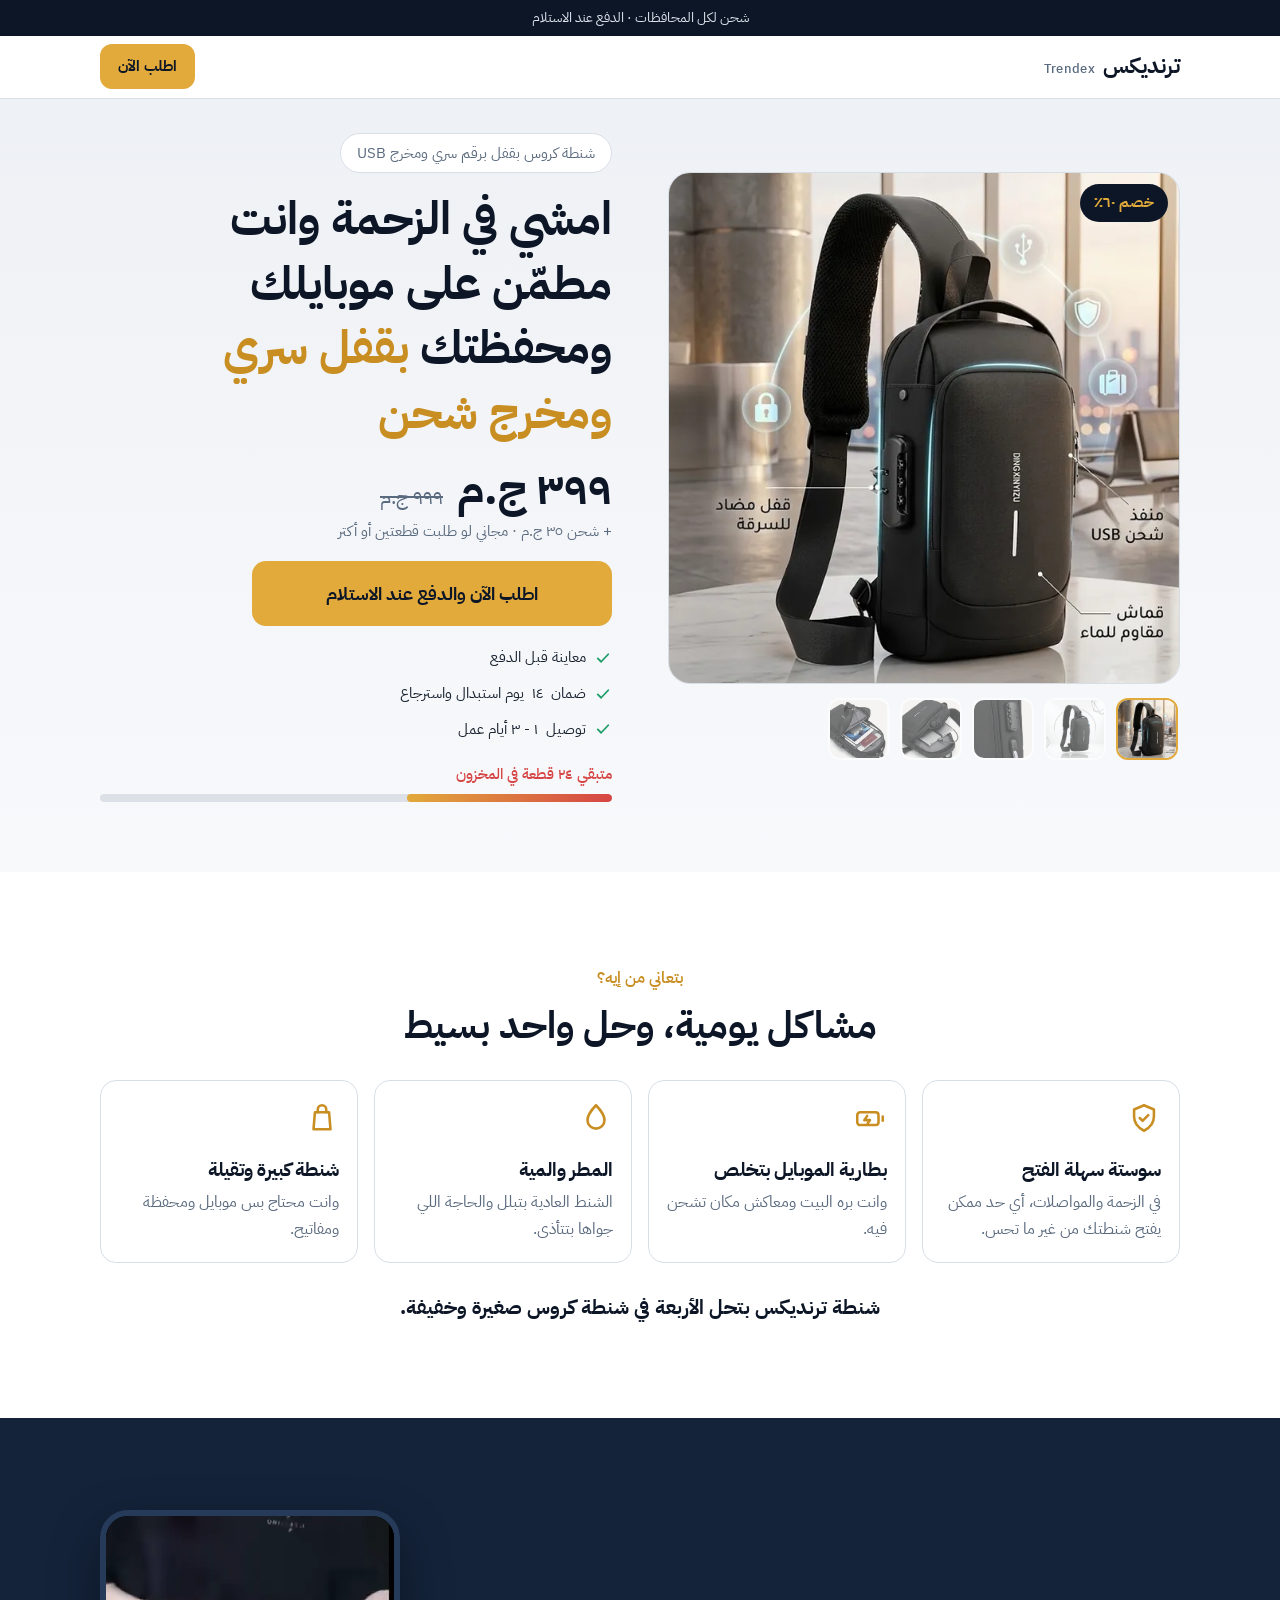
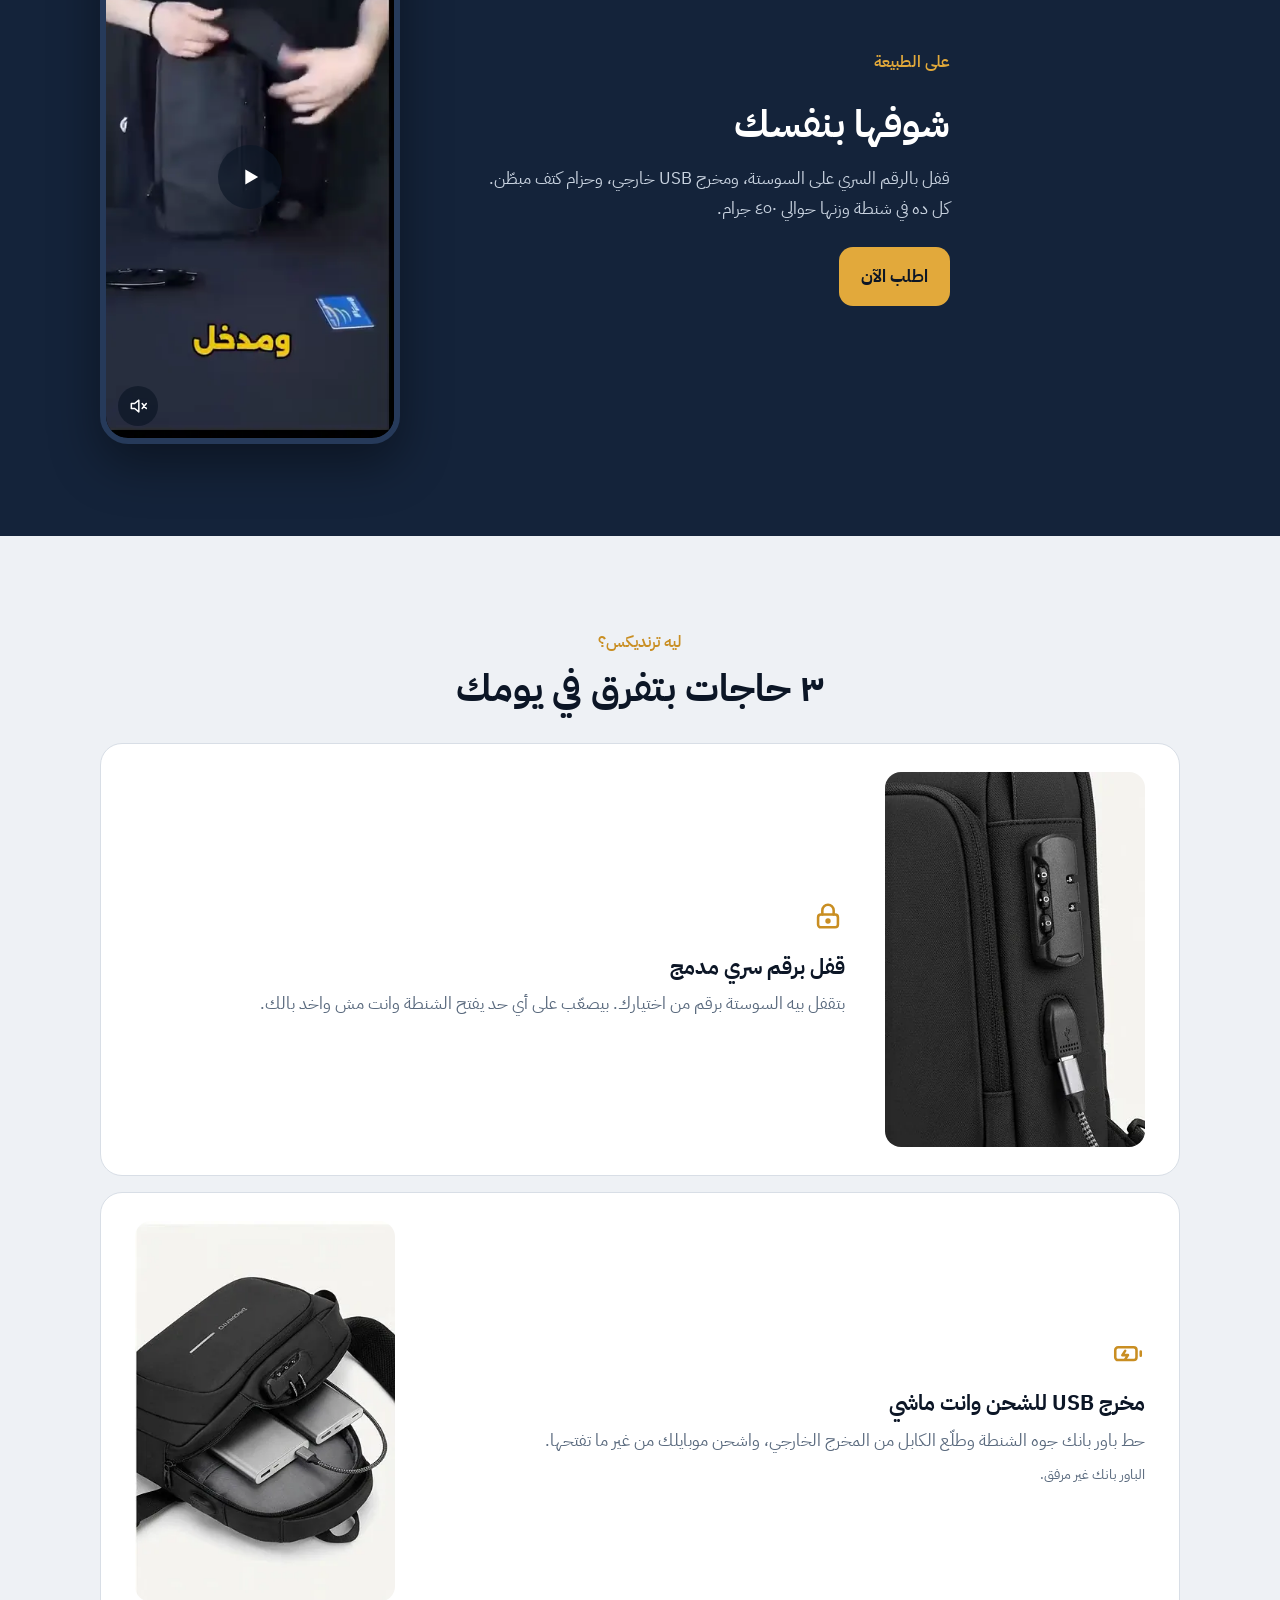
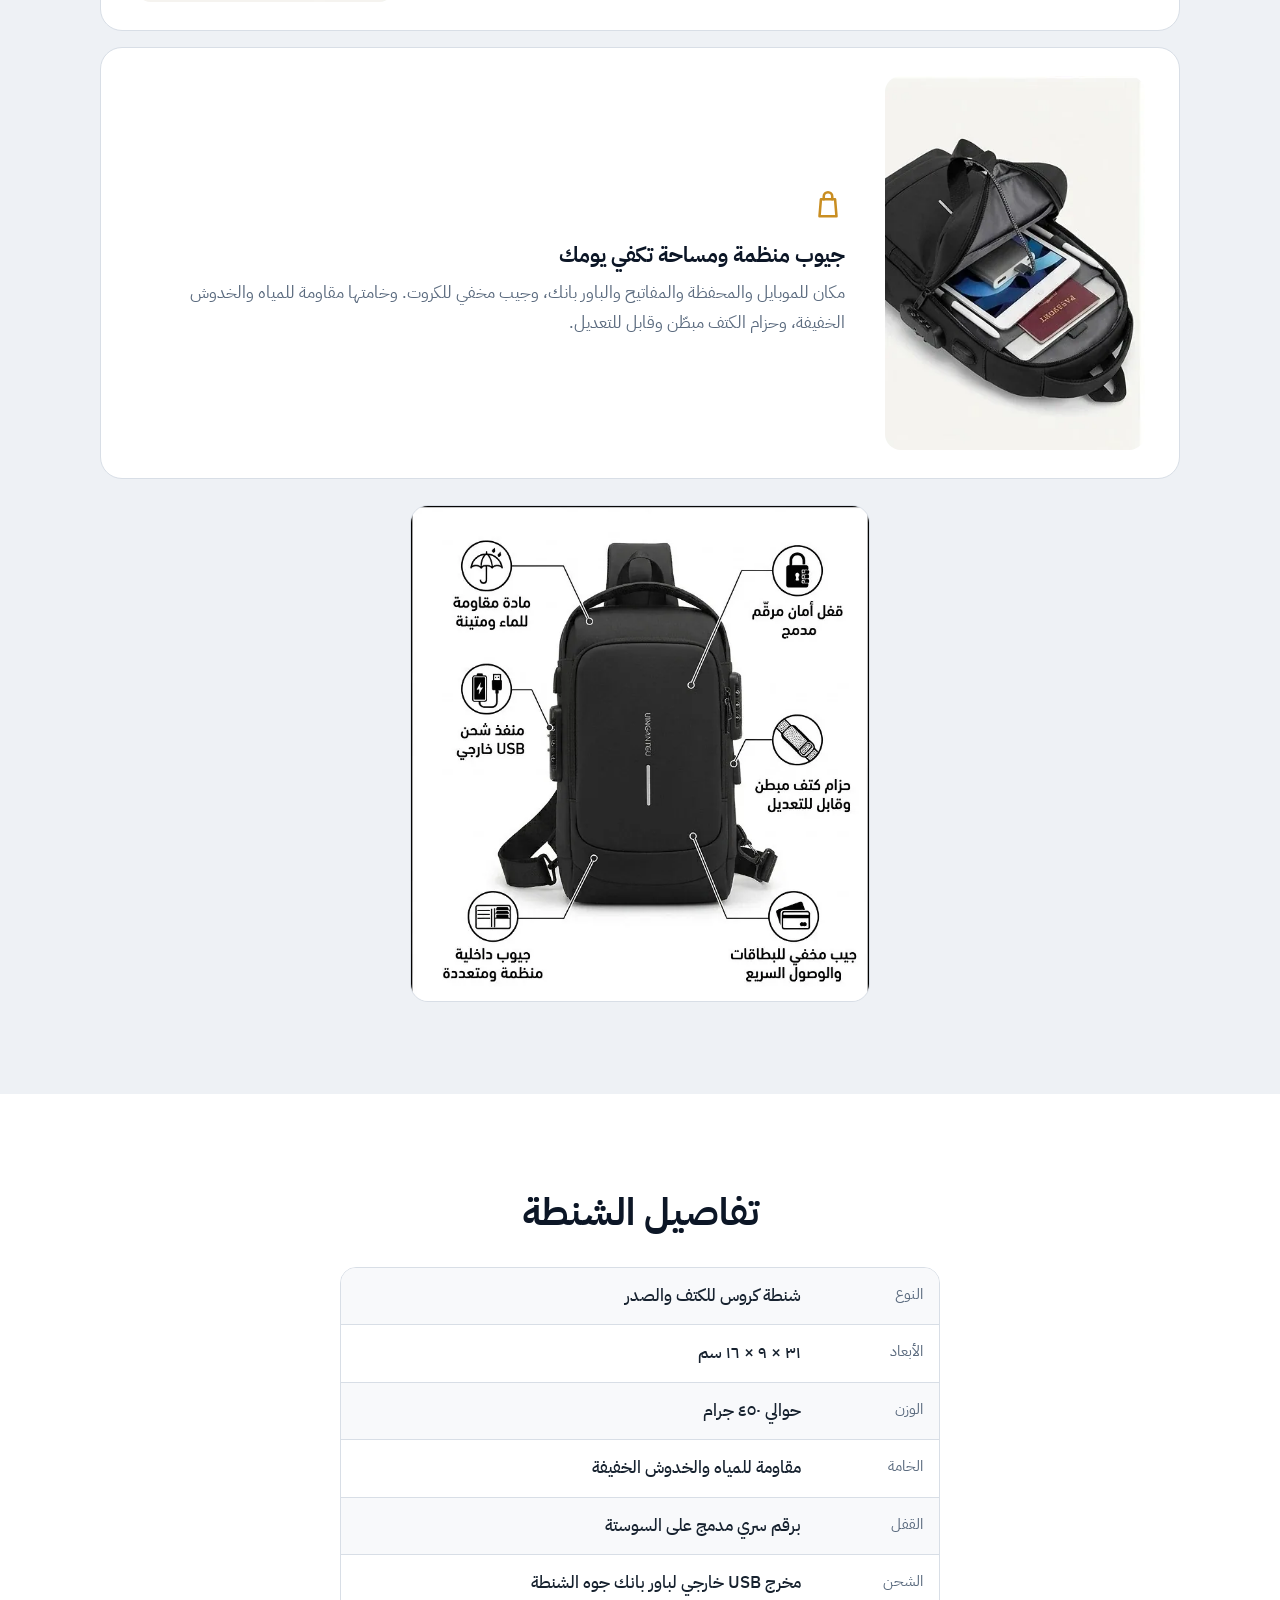
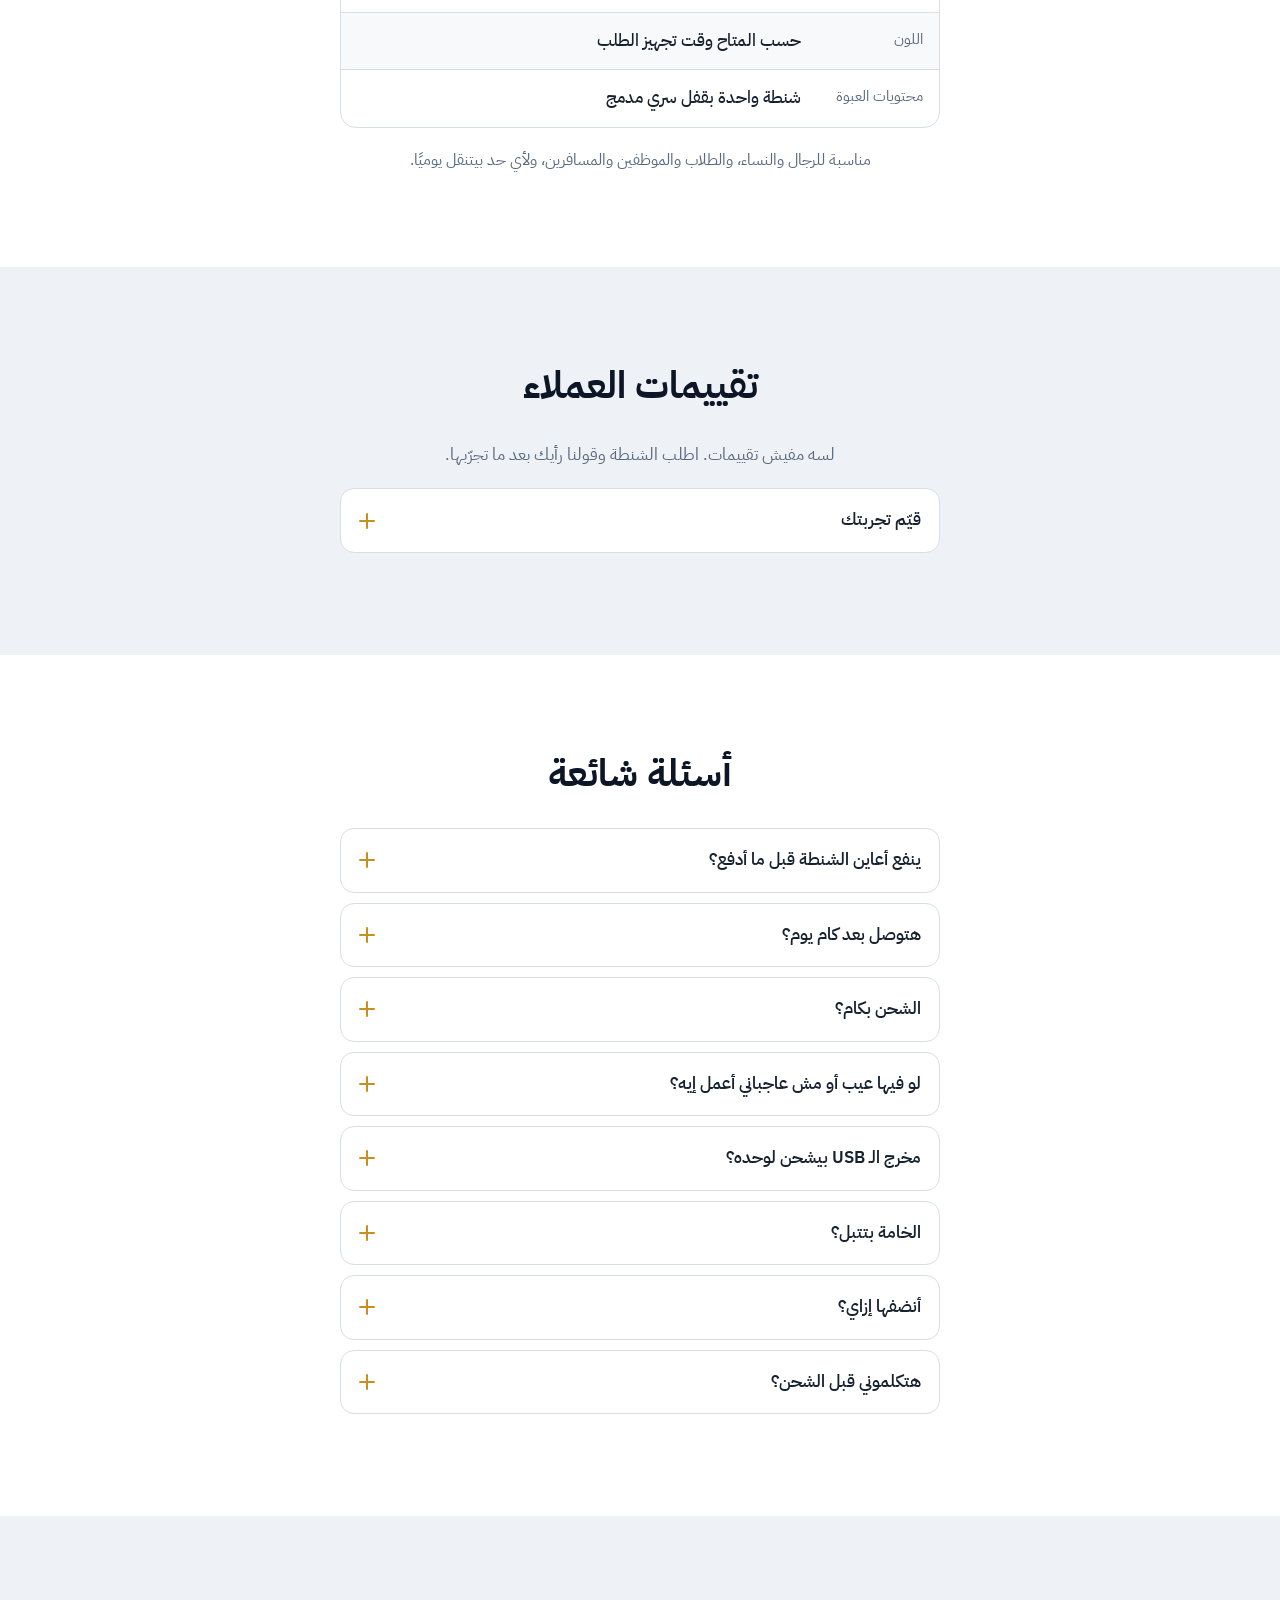
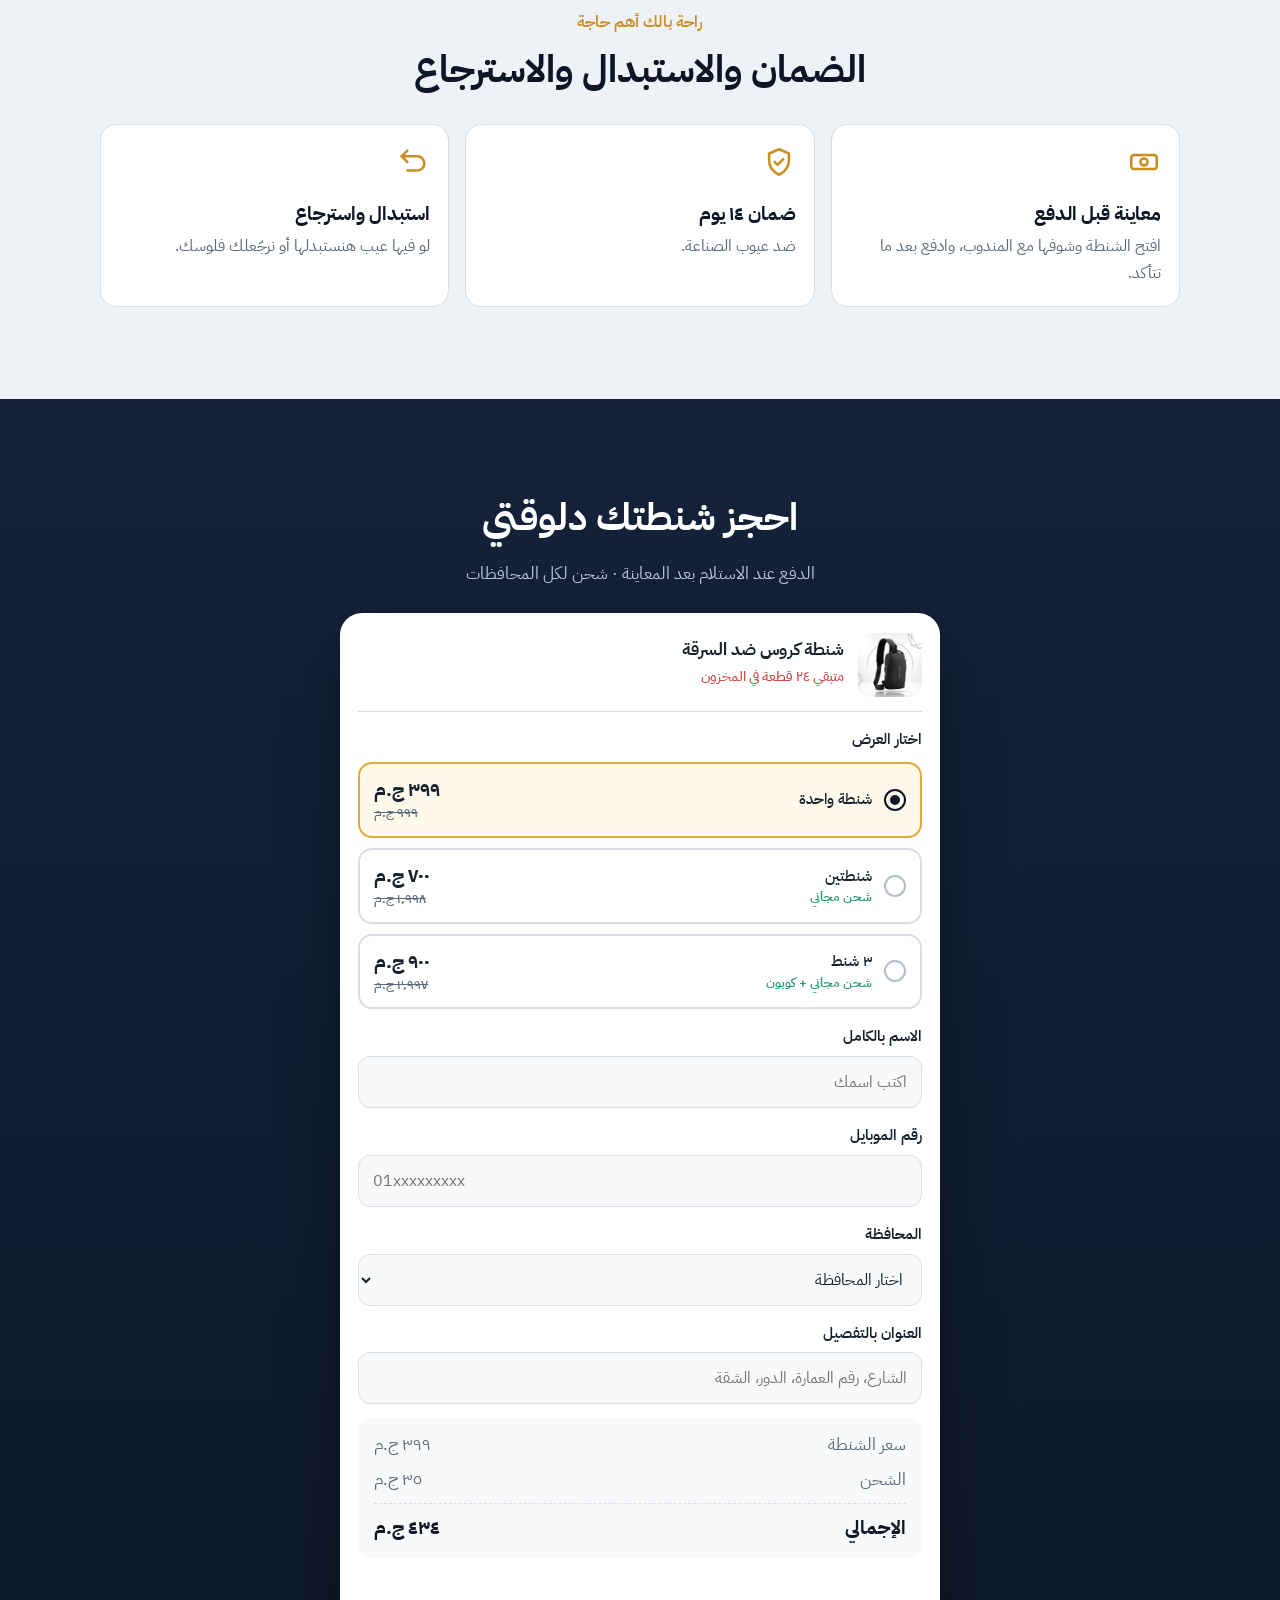
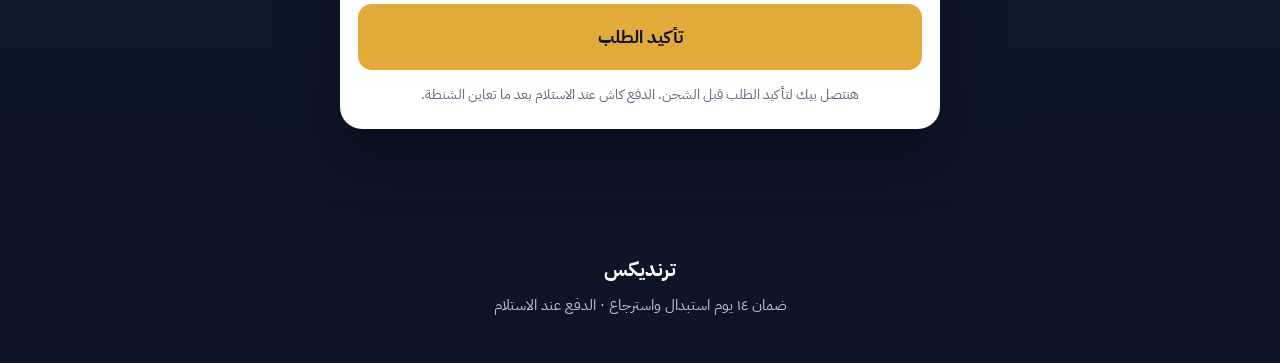
==== index.html @ 62253407 "Add files via upload" ====
<!doctype html>
<html lang="ar" dir="rtl">
<head>
<meta charset="utf-8">
<meta name="viewport" content="width=device-width,initial-scale=1,viewport-fit=cover">
<title>ترنديكس | شنطة كروس بقفل سري ومخرج USB - الدفع عند الاستلام</title>
<meta name="description" content="شنطة كروس بقفل برقم سري ومخرج USB وخامة مقاومة للمياه. معاينة قبل الدفع وضمان استبدال واسترجاع.">
<meta name="theme-color" content="#0C1626">
<link rel="preconnect" href="https://fonts.googleapis.com">
<link rel="preconnect" href="https://fonts.gstatic.com" crossorigin>
<link href="https://fonts.googleapis.com/css2?family=IBM+Plex+Sans+Arabic:wght@400;500;700&display=swap" rel="stylesheet">
<link rel="preload" as="image" href="assets/img/hero-1000.webp" imagesrcset="assets/img/hero-640.webp 640w,assets/img/hero-1000.webp 1000w,assets/img/hero-1400.webp 1400w" imagesizes="(min-width:900px) 520px,92vw">
<link rel="stylesheet" href="style.css">
</head>
<body id="top">

<svg width="0" height="0" style="position:absolute" aria-hidden="true">
  <defs>
    <symbol id="i-lock" viewBox="0 0 24 24"><rect x="5" y="11" width="14" height="9" rx="2"/><path d="M8 11V8a4 4 0 0 1 8 0v3"/><circle cx="12" cy="15.5" r="1"/></symbol>
    <symbol id="i-plug" viewBox="0 0 24 24"><rect x="3" y="8" width="15" height="9" rx="2"/><path d="M21 11v3M10 10.5l-2 3h4l-2 3"/></symbol>
    <symbol id="i-drop" viewBox="0 0 24 24"><path d="M12 3s6 6.2 6 10.5A6 6 0 0 1 6 13.5C6 9.2 12 3 12 3z"/></symbol>
    <symbol id="i-shield" viewBox="0 0 24 24"><path d="M12 3l7 3v5c0 4.5-3 8-7 10-4-2-7-5.5-7-10V6z"/><path d="M9 12l2 2 4-4"/></symbol>
    <symbol id="i-bag" viewBox="0 0 24 24"><path d="M7 8h10l1 12H6z"/><path d="M9 8V6a3 3 0 0 1 6 0v2"/></symbol>
    <symbol id="i-check" viewBox="0 0 24 24"><path d="M5 12.5l4.5 4.5L19 7"/></symbol>
    <symbol id="i-truck" viewBox="0 0 24 24"><path d="M3 7h11v9H3zM14 10h4l3 3v3h-7"/><circle cx="7" cy="18" r="1.6"/><circle cx="17" cy="18" r="1.6"/></symbol>
    <symbol id="i-return" viewBox="0 0 24 24"><path d="M4 8h11a5 5 0 0 1 0 10H8"/><path d="M8 4L4 8l4 4"/></symbol>
    <symbol id="i-cash" viewBox="0 0 24 24"><rect x="3" y="7" width="18" height="10" rx="2"/><circle cx="12" cy="12" r="2.5"/></symbol>
    <symbol id="i-sound" viewBox="0 0 24 24"><path d="M4 9v6h4l5 4V5L8 9z"/><path d="M16.5 8.5a5 5 0 0 1 0 7M19 6a8.5 8.5 0 0 1 0 12"/></symbol>
    <symbol id="i-mute" viewBox="0 0 24 24"><path d="M4 9v6h4l5 4V5L8 9z"/><path d="M17 9l5 6M22 9l-5 6"/></symbol>
    <symbol id="i-play" viewBox="0 0 24 24"><path d="M8 5.5v13l11-6.5z" fill="currentColor" stroke="none"/></symbol>
    <symbol id="i-star" viewBox="0 0 24 24"><path d="M12 3.5l2.6 5.4 5.9.8-4.3 4.1 1 5.9L12 16.9 6.8 19.7l1-5.9-4.3-4.1 5.9-.8z" fill="currentColor" stroke="none"/></symbol>
  </defs>
</svg>

<div class="topbar"><div class="wrap">شحن لكل المحافظات · الدفع عند الاستلام<span id="cdWrap"> · العرض بينتهي بعد <b id="cd">--:--:--</b></span></div></div>

<header class="hdr">
  <div class="wrap hdr-in">
    <a class="logo" href="#top" aria-label="ترنديكس"><span data-brand>ترنديكس</span><small>Trendex</small></a>
    <a class="btn btn-sm" href="#order" data-cta>اطلب الآن</a>
  </div>
</header>

<main>
<!-- ========== الهيرو ========== -->
<section class="hero">
  <div class="wrap hero-grid">
    <div class="gallery">
      <span class="badge" id="discBadge" hidden></span>
      <div class="slides" id="slides">
        <figure class="slide"><img src="assets/img/hero-1000.webp" srcset="assets/img/hero-640.webp 640w,assets/img/hero-1000.webp 1000w,assets/img/hero-1400.webp 1400w" sizes="(min-width:900px) 520px,92vw" width="1000" height="1000" alt="شنطة كروس ترنديكس ضد السرقة بقفل سري" fetchpriority="high" decoding="async"></figure>
        <figure class="slide"><img src="assets/img/clean-1024.webp" srcset="assets/img/clean-640.webp 640w,assets/img/clean-1024.webp 1024w" sizes="(min-width:900px) 520px,92vw" width="1024" height="1024" alt="الشنطة من الجنب مع الحزام" loading="lazy" decoding="async"></figure>
        <figure class="slide fit"><img src="assets/img/lock-345.webp" width="345" height="497" alt="القفل بالرقم السري ومخرج USB" loading="lazy" decoding="async"></figure>
        <figure class="slide fit"><img src="assets/img/inside1-349.webp" width="349" height="512" alt="داخل الشنطة مع باور بانك" loading="lazy" decoding="async"></figure>
        <figure class="slide fit"><img src="assets/img/inside2-354.webp" width="354" height="509" alt="مساحة الشنطة من جوه" loading="lazy" decoding="async"></figure>
      </div>
      <div class="thumbs" id="thumbs" role="tablist" aria-label="صور المنتج">
        <button class="on" aria-label="صورة 1"><img src="assets/img/hero-640.webp" alt="" width="64" height="64"></button>
        <button aria-label="صورة 2"><img src="assets/img/clean-640.webp" alt="" width="64" height="64" loading="lazy"></button>
        <button aria-label="صورة 3"><img src="assets/img/lock-345.webp" alt="" width="64" height="64" loading="lazy"></button>
        <button aria-label="صورة 4"><img src="assets/img/inside1-349.webp" alt="" width="64" height="64" loading="lazy"></button>
        <button aria-label="صورة 5"><img src="assets/img/inside2-354.webp" alt="" width="64" height="64" loading="lazy"></button>
      </div>
    </div>

    <div class="hero-copy">
      <p class="pill">شنطة كروس بقفل برقم سري ومخرج USB</p>
      <h1>امشي في الزحمة وانت مطمّن على موبايلك ومحفظتك <span class="hl">بقفل سري ومخرج شحن</span></h1>
      <div class="price">
        <b id="price"></b><s id="old"></s>
      </div>
      <p class="shipnote" id="shipnote"></p>
      <a class="btn btn-lg pulse" href="#order" data-cta>اطلب الآن والدفع عند الاستلام</a>
      <ul class="chips">
        <li><svg class="ic"><use href="#i-check"/></svg>معاينة قبل الدفع</li>
        <li><svg class="ic"><use href="#i-check"/></svg>ضمان <span data-warranty></span> يوم استبدال واسترجاع</li>
        <li><svg class="ic"><use href="#i-check"/></svg>توصيل <span data-delivery></span></li>
      </ul>
      <div class="stock" id="stockBox">
        <div class="stock-row"><span id="stockTxt"></span></div>
        <div class="bar"><i id="stockBar"></i></div>
      </div>
    </div>
  </div>
</section>

<!-- ========== المشكلة ========== -->
<section class="sec">
  <div class="wrap">
    <p class="eyebrow">بتعاني من إيه؟</p>
    <h2>مشاكل يومية، وحل واحد بسيط</h2>
    <div class="cards4">
      <article class="card"><svg class="ic ic-lg"><use href="#i-shield"/></svg><h3>سوستة سهلة الفتح</h3><p>في الزحمة والمواصلات، أي حد ممكن يفتح شنطتك من غير ما تحس.</p></article>
      <article class="card"><svg class="ic ic-lg"><use href="#i-plug"/></svg><h3>بطارية الموبايل بتخلص</h3><p>وانت بره البيت ومعاكش مكان تشحن فيه.</p></article>
      <article class="card"><svg class="ic ic-lg"><use href="#i-drop"/></svg><h3>المطر والمية</h3><p>الشنط العادية بتبلل والحاجة اللي جواها بتتأذى.</p></article>
      <article class="card"><svg class="ic ic-lg"><use href="#i-bag"/></svg><h3>شنطة كبيرة وتقيلة</h3><p>وانت محتاج بس موبايل ومحفظة ومفاتيح.</p></article>
    </div>
    <p class="solve">شنطة ترنديكس بتحل الأربعة في شنطة كروس صغيرة وخفيفة.</p>
  </div>
</section>

<!-- ========== الفيديو ========== -->
<section class="sec dark">
  <div class="wrap vid-grid">
    <div class="vid-copy">
      <p class="eyebrow">على الطبيعة</p>
      <h2>شوفها بنفسك</h2>
      <p>قفل بالرقم السري على السوستة، ومخرج USB خارجي، وحزام كتف مبطّن. كل ده في شنطة وزنها حوالي ٤٥٠ جرام.</p>
      <a class="btn" href="#order" data-cta>اطلب الآن</a>
    </div>
    <div class="phone">
      <video id="vid" muted loop playsinline preload="none" poster="assets/video/poster.webp" width="360" height="640">
        <source src="assets/video/demo.mp4" type="video/mp4">
      </video>
      <button class="vplay" id="vplay" aria-label="تشغيل الفيديو"><svg class="ic"><use href="#i-play"/></svg></button>
      <button class="vsound" id="vsound" aria-label="تشغيل الصوت"><svg class="ic"><use href="#i-mute"/></svg></button>
    </div>
  </div>
</section>

<!-- ========== المميزات ========== -->
<section class="sec mist">
  <div class="wrap">
    <p class="eyebrow">ليه ترنديكس؟</p>
    <h2>٣ حاجات بتفرق في يومك</h2>

    <div class="feat">
      <div class="feat-img"><img src="assets/img/lock-345.webp" width="345" height="497" alt="قفل برقم سري مدمج" loading="lazy" decoding="async"></div>
      <div class="feat-txt">
        <svg class="ic ic-lg"><use href="#i-lock"/></svg>
        <h3>قفل برقم سري مدمج</h3>
        <p>بتقفل بيه السوستة برقم من اختيارك. بيصعّب على أي حد يفتح الشنطة وانت مش واخد بالك.</p>
      </div>
    </div>

    <div class="feat">
      <div class="feat-img"><img src="assets/img/inside1-349.webp" width="349" height="512" alt="مخرج USB وباور بانك جوه الشنطة" loading="lazy" decoding="async"></div>
      <div class="feat-txt">
        <svg class="ic ic-lg"><use href="#i-plug"/></svg>
        <h3>مخرج USB للشحن وانت ماشي</h3>
        <p>حط باور بانك جوه الشنطة وطلّع الكابل من المخرج الخارجي، واشحن موبايلك من غير ما تفتحها.</p>
        <p class="note">الباور بانك غير مرفق.</p>
      </div>
    </div>

    <div class="feat">
      <div class="feat-img"><img src="assets/img/inside2-354.webp" width="354" height="509" alt="جيوب منظمة داخل الشنطة" loading="lazy" decoding="async"></div>
      <div class="feat-txt">
        <svg class="ic ic-lg"><use href="#i-bag"/></svg>
        <h3>جيوب منظمة ومساحة تكفي يومك</h3>
        <p>مكان للموبايل والمحفظة والمفاتيح والباور بانك، وجيب مخفي للكروت. وخامتها مقاومة للمياه والخدوش الخفيفة، وحزام الكتف مبطّن وقابل للتعديل.</p>
      </div>
    </div>

    <div class="infog">
      <img src="assets/img/features-704.webp" width="704" height="760" alt="مميزات شنطة ترنديكس" loading="lazy" decoding="async">
    </div>
  </div>
</section>

<!-- ========== المواصفات ========== -->
<section class="sec">
  <div class="wrap narrow">
    <h2>تفاصيل الشنطة</h2>
    <dl class="specs">
      <div><dt>النوع</dt><dd>شنطة كروس للكتف والصدر</dd></div>
      <div><dt>الأبعاد</dt><dd>٣١ × ٩ × ١٦ سم</dd></div>
      <div><dt>الوزن</dt><dd>حوالي ٤٥٠ جرام</dd></div>
      <div><dt>الخامة</dt><dd>مقاومة للمياه والخدوش الخفيفة</dd></div>
      <div><dt>القفل</dt><dd>برقم سري مدمج على السوستة</dd></div>
      <div><dt>الشحن</dt><dd>مخرج USB خارجي لباور بانك جوه الشنطة</dd></div>
      <div><dt>اللون</dt><dd>حسب المتاح وقت تجهيز الطلب</dd></div>
      <div><dt>محتويات العبوة</dt><dd>شنطة واحدة بقفل سري مدمج</dd></div>
    </dl>
    <p class="for">مناسبة للرجال والنساء، والطلاب والموظفين والمسافرين، ولأي حد بيتنقل يوميًا.</p>
  </div>
</section>

<!-- ========== التقييمات ========== -->
<section class="sec mist">
  <div class="wrap narrow">
    <h2>تقييمات العملاء</h2>
    <div id="revSum" class="rev-sum" hidden></div>
    <div id="revList"></div>
    <p id="revEmpty" class="muted">لسه مفيش تقييمات. اطلب الشنطة وقولنا رأيك بعد ما تجرّبها.</p>
    <div class="acc">
      <button class="acc-q" type="button" aria-expanded="false">قيّم تجربتك<span class="pm"></span></button>
      <div class="acc-a"><div>
        <form id="rf" class="rf" novalidate>
          <input name="rname" placeholder="اسمك" autocomplete="name" required>
          <select name="stars" aria-label="التقييم"><option value="5">٥ نجوم</option><option value="4">٤ نجوم</option><option value="3">٣ نجوم</option><option value="2">نجمتين</option><option value="1">نجمة</option></select>
          <input name="rtext" placeholder="اكتب رأيك في الشنطة" required>
          <button class="btn" type="submit">ابعت التقييم</button>
        </form>
      </div></div>
    </div>
  </div>
</section>

<!-- ========== الأسئلة ========== -->
<section class="sec">
  <div class="wrap narrow">
    <h2>أسئلة شائعة</h2>
    <div class="faq">
      <div class="acc"><button class="acc-q" type="button" aria-expanded="false">ينفع أعاين الشنطة قبل ما أدفع؟<span class="pm"></span></button><div class="acc-a"><div><p>أيوه، الدفع عند الاستلام بعد ما تعاين الشنطة وتتأكد منها.</p></div></div></div>
      <div class="acc"><button class="acc-q" type="button" aria-expanded="false">هتوصل بعد كام يوم؟<span class="pm"></span></button><div class="acc-a"><div><p>التوصيل لكل المحافظات خلال <span data-delivery></span>.</p></div></div></div>
      <div class="acc"><button class="acc-q" type="button" aria-expanded="false">الشحن بكام؟<span class="pm"></span></button><div class="acc-a"><div><p id="faqShip"></p></div></div></div>
      <div class="acc"><button class="acc-q" type="button" aria-expanded="false">لو فيها عيب أو مش عاجباني أعمل إيه؟<span class="pm"></span></button><div class="acc-a"><div><p>في ضمان <span data-warranty></span> يوم استبدال واسترجاع ضد عيوب الصناعة. تقدر تبعت طلب الاسترجاع أو الاستبدال من الرابط اللي تحت.</p></div></div></div>
      <div class="acc"><button class="acc-q" type="button" aria-expanded="false">مخرج الـ USB بيشحن لوحده؟<span class="pm"></span></button><div class="acc-a"><div><p>لأ. هو مخرج بتوصّل بيه باور بانك من جوه الشنطة عشان تشحن موبايلك وانت ماشي. الباور بانك مش مرفق.</p></div></div></div>
      <div class="acc"><button class="acc-q" type="button" aria-expanded="false">الخامة بتتبل؟<span class="pm"></span></button><div class="acc-a"><div><p>مقاومة للمياه لكن مش مخصصة للغمر. لو اتبلت جففها كويس، ومتغسلهاش في الغسالة.</p></div></div></div>
      <div class="acc"><button class="acc-q" type="button" aria-expanded="false">أنضفها إزاي؟<span class="pm"></span></button><div class="acc-a"><div><p>بقطعة قماش مبلولة عند الحاجة، وابعدها عن الأدوات الحادة، وتأكد إن السوستة والقفل مقفولين بعد الاستخدام.</p></div></div></div>
      <div class="acc"><button class="acc-q" type="button" aria-expanded="false">هتكلموني قبل الشحن؟<span class="pm"></span></button><div class="acc-a"><div><p>أيوه، بنتصل بيك على الرقم اللي كتبته لتأكيد الطلب قبل الشحن. خلّي موبايلك متاح.</p></div></div></div>
    </div>
  </div>
</section>

<!-- ========== الضمان ========== -->
<section class="sec mist">
  <div class="wrap">
    <p class="eyebrow">راحة بالك أهم حاجة</p>
    <h2>الضمان والاستبدال والاسترجاع</h2>
    <div class="cards3">
      <article class="card"><svg class="ic ic-lg"><use href="#i-cash"/></svg><h3>معاينة قبل الدفع</h3><p>افتح الشنطة وشوفها مع المندوب، وادفع بعد ما تتأكد.</p></article>
      <article class="card"><svg class="ic ic-lg"><use href="#i-shield"/></svg><h3>ضمان <span data-warranty></span> يوم</h3><p>ضد عيوب الصناعة.</p></article>
      <article class="card"><svg class="ic ic-lg"><use href="#i-return"/></svg><h3>استبدال واسترجاع</h3><p>لو فيها عيب هنستبدلها أو نرجّعلك فلوسك.</p></article>
    </div>
    <a class="btn btn-ghost" id="retBtn" href="#" hidden>اطلب استبدال أو استرجاع</a>
  </div>
</section>

<!-- ========== الطلب ========== -->
<section class="sec order-sec" id="order">
  <div class="wrap narrow">
    <h2 class="light">احجز شنطتك دلوقتي</h2>
    <p class="light-sub">الدفع عند الاستلام بعد المعاينة · شحن لكل المحافظات</p>

    <form id="f" class="form" novalidate>
      <div class="form-head">
        <img src="assets/img/clean-640.webp" width="72" height="72" alt="" loading="lazy">
        <div><b>شنطة كروس ضد السرقة</b><span id="formStock"></span></div>
      </div>

      <fieldset class="offers" id="offers"><legend>اختار العرض</legend></fieldset>

      <label>الاسم بالكامل<input name="fullname" autocomplete="name" placeholder="اكتب اسمك" required></label>
      <label>رقم الموبايل<input name="phone" type="tel" inputmode="numeric" autocomplete="tel" placeholder="01xxxxxxxxx" required></label>
      <label>المحافظة<select name="gov" id="gov"><option value="">اختار المحافظة</option></select></label>
      <label>العنوان بالتفصيل<input name="address" autocomplete="street-address" placeholder="الشارع، رقم العمارة، الدور، الشقة" required></label>
      <input class="hp" name="hp" tabindex="-1" autocomplete="off" aria-hidden="true">

      <div class="sumbox">
        <div class="row"><span>سعر الشنطة</span><span id="sPrice"></span></div>
        <div class="row"><span>الشحن</span><span id="sShip"></span></div>
        <div class="row tot"><span>الإجمالي</span><span id="sTotal"></span></div>
      </div>
      <div class="err" id="err" role="alert"></div>
      <button class="btn btn-lg" id="go" type="submit">تأكيد الطلب</button>
      <p class="fine">هنتصل بيك لتأكيد الطلب قبل الشحن. الدفع كاش عند الاستلام بعد ما تعاين الشنطة.</p>
    </form>
  </div>
</section>
</main>

<footer class="foot">
  <div class="wrap">
    <b data-brand>ترنديكس</b>
    <p>ضمان <span data-warranty></span> يوم استبدال واسترجاع · الدفع عند الاستلام</p>
    <p class="flinks"><a id="fRet" href="#" hidden>سياسة الاستبدال والاسترجاع</a><a id="fFb" href="#" hidden target="_blank" rel="noopener">صفحتنا على فيسبوك</a></p>
  </div>
</footer>

<div class="sticky" id="sticky">
  <div><small>الإجمالي شامل الشحن</small><b id="stickyPrice"></b></div>
  <a class="btn" href="#order" data-cta>اطلب الآن</a>
</div>

<script src="config.js"></script>
<script src="script.js" defer></script>
</body>
</html>
---- style.css ----
:root{
  --ink:#0C1626;--navy:#14233A;--navy2:#1B3050;
  --mist:#EEF1F5;--paper:#F8F9FB;--white:#fff;--line:#D8DEE6;
  --steel:#5A6A7E;--text:#17222F;
  --gold:#E2A93B;--gold-d:#C98E22;--ok:#1F9D6B;--bad:#D64545;
  --r:16px;--ease:cubic-bezier(.22,.7,.2,1);
}
*{box-sizing:border-box;margin:0;padding:0}
[hidden]{display:none!important}
html{scroll-behavior:smooth;-webkit-text-size-adjust:100%}
body{font-family:'IBM Plex Sans Arabic','Segoe UI',Tahoma,system-ui,sans-serif;font-size:16.5px;line-height:1.85;color:var(--text);background:var(--white);overflow-x:hidden}
img,video{max-width:100%;display:block}
a{color:inherit}
button,input,select{font:inherit;color:inherit}
ul{list-style:none}
.wrap{max-width:1120px;margin-inline:auto;padding-inline:20px}
.narrow{max-width:640px}
.ic{width:20px;height:20px;fill:none;stroke:currentColor;stroke-width:1.8;stroke-linecap:round;stroke-linejoin:round;flex:none}
.ic-lg{width:34px;height:34px;color:var(--gold-d)}
:focus-visible{outline:3px solid var(--gold);outline-offset:2px}

/* الشريط العلوي والهيدر */
.topbar{background:var(--ink);color:#DCE3EC;font-size:13.5px;text-align:center;padding:7px 0;line-height:1.6}
.topbar b{color:var(--gold);font-variant-numeric:tabular-nums}
.hdr{position:sticky;top:0;z-index:40;background:rgba(255,255,255,.94);-webkit-backdrop-filter:blur(10px);backdrop-filter:blur(10px);border-bottom:1px solid var(--line)}
.hdr-in{display:flex;align-items:center;justify-content:space-between;height:62px}
.logo{display:flex;align-items:baseline;gap:8px;text-decoration:none;font-weight:700;font-size:22px;color:var(--ink)}
.logo small{font-size:13px;font-weight:500;color:var(--steel);letter-spacing:.3px}

/* الأزرار */
.btn{display:inline-flex;align-items:center;justify-content:center;gap:8px;background:var(--gold);color:var(--ink);border:0;border-radius:14px;padding:14px 22px;font-weight:700;font-size:17px;text-decoration:none;cursor:pointer;transition:transform .15s var(--ease),background .2s,box-shadow .2s;-webkit-tap-highlight-color:transparent}
.btn:hover{background:var(--gold-d)}
.btn:active{transform:scale(.97)}
.btn:disabled{opacity:.55;cursor:not-allowed}
.btn-sm{padding:9px 18px;font-size:15px;border-radius:12px}
.btn-lg{width:100%;padding:16px 20px;font-size:18px}
.btn-ghost{background:transparent;border:2px solid var(--ink);margin-top:24px}
.btn-ghost:hover{background:var(--ink);color:#fff}
.pulse{animation:pulse 2.4s ease-out infinite}
@keyframes pulse{0%{box-shadow:0 0 0 0 rgba(226,169,59,.55)}70%{box-shadow:0 0 0 16px rgba(226,169,59,0)}100%{box-shadow:0 0 0 0 rgba(226,169,59,0)}}

/* الهيرو */
.hero{background:linear-gradient(180deg,var(--mist),var(--paper));padding:18px 0 44px}
.hero-grid{display:grid;gap:26px}
.gallery{position:relative;min-width:0}
.badge{position:absolute;top:12px;inset-inline-start:12px;z-index:3;background:var(--ink);color:var(--gold);font-weight:700;font-size:15px;padding:5px 14px;border-radius:99px}
.slides{display:flex;overflow-x:auto;scroll-snap-type:x mandatory;scrollbar-width:none;border-radius:22px;background:var(--white);border:1px solid var(--line);-webkit-overflow-scrolling:touch;overscroll-behavior-x:contain}
.slides::-webkit-scrollbar{display:none}
.slide{position:relative;flex:0 0 100%;scroll-snap-align:center;aspect-ratio:1;overflow:hidden;background:var(--white)}
.slide img{position:absolute;inset:0;width:100%;height:100%;object-fit:cover}
.slide.fit{background:var(--mist)}
.slide.fit img{inset:6%;width:88%;height:88%;object-fit:contain;border-radius:12px}
.thumbs{display:flex;gap:10px;margin-top:12px;overflow-x:auto;scrollbar-width:none;padding:2px}
.thumbs::-webkit-scrollbar{display:none}
.thumbs button{flex:none;width:62px;height:62px;border-radius:12px;border:2px solid transparent;background:var(--white);padding:0;overflow:hidden;cursor:pointer;opacity:.65;transition:opacity .2s,border-color .2s}
.thumbs button.on{border-color:var(--gold);opacity:1}
.thumbs img{width:100%;height:100%;object-fit:cover}

.hero-copy{min-width:0}
.pill{display:inline-block;background:var(--white);border:1px solid var(--line);border-radius:99px;padding:6px 16px;font-size:14.5px;color:var(--steel);margin-bottom:14px}
h1{font-size:clamp(27px,7vw,46px);line-height:1.4;font-weight:700;color:var(--ink)}
.hl{color:var(--gold-d)}
.price{display:flex;align-items:baseline;gap:14px;margin:18px 0 2px}
.price b{font-size:44px;line-height:1.2;color:var(--ink)}
.price s{color:var(--steel);font-size:20px}
.shipnote{color:var(--steel);font-size:14.5px;margin-bottom:16px}
.chips{display:grid;gap:8px;margin:18px 0}
.chips li{display:flex;gap:8px;align-items:center;font-size:15px;color:var(--text)}
.chips .ic{color:var(--ok);stroke-width:2.4;width:18px;height:18px}
.stock{margin-top:6px}
.stock-row{font-size:14.5px;font-weight:500;color:var(--bad);margin-bottom:6px}
.bar{height:8px;border-radius:99px;background:#DCE1E8;overflow:hidden}
.bar i{display:block;height:100%;width:0;background:linear-gradient(90deg,var(--gold),var(--bad));border-radius:99px;transition:width .8s var(--ease)}

/* حركة الدخول للهيرو (مرة واحدة) */
.hero-copy>*{animation:rise .6s var(--ease) both}
.hero-copy>*:nth-child(2){animation-delay:.06s}.hero-copy>*:nth-child(3){animation-delay:.12s}
.hero-copy>*:nth-child(n+4){animation-delay:.18s}
@keyframes rise{from{opacity:0;transform:translateY(14px)}to{opacity:1;transform:none}}

/* الأقسام */
.sec{padding:clamp(46px,8vw,92px) 0}
.mist{background:var(--mist)}
.dark{background:var(--navy);color:#E7ECF3}
.dark h2{color:#fff}
.eyebrow{color:var(--gold-d);font-weight:600;font-size:15.5px;text-align:center;margin-bottom:6px}
.dark .eyebrow{color:var(--gold)}
h2{font-size:clamp(24px,5.6vw,38px);line-height:1.4;font-weight:700;color:var(--ink);text-align:center;margin-bottom:28px}
h3{font-size:19px;line-height:1.5;font-weight:700;color:var(--ink)}
.card{background:var(--white);border:1px solid var(--line);border-radius:var(--r);padding:20px 18px}
.card h3{margin:10px 0 4px}
.card p{color:var(--steel);font-size:15.5px;line-height:1.75}
.cards4{display:grid;grid-template-columns:1fr 1fr;gap:12px}
.cards3{display:grid;gap:12px}
.solve{text-align:center;font-weight:700;color:var(--ink);font-size:18px;margin-top:26px}

/* الفيديو */
.vid-grid{display:grid;gap:28px;align-items:center;justify-items:center}
.vid-copy{text-align:center;max-width:460px}
.vid-copy h2{text-align:center;margin-bottom:12px}
.vid-copy p{margin-bottom:22px;color:#C9D3E0}
.phone{position:relative;width:min(300px,78vw);aspect-ratio:9/16;border-radius:28px;overflow:hidden;background:#000;border:6px solid #263a5a;box-shadow:0 20px 50px rgba(0,0,0,.4)}
.phone video{width:100%;height:100%;object-fit:cover}
.vplay{position:absolute;inset:0;margin:auto;width:64px;height:64px;border-radius:50%;border:0;background:rgba(12,22,38,.65);color:#fff;display:grid;place-items:center;cursor:pointer;transition:opacity .25s}
.vplay .ic{width:28px;height:28px}
.vplay.hide{opacity:0;pointer-events:none}
.vsound{position:absolute;bottom:12px;inset-inline-end:12px;width:40px;height:40px;border-radius:50%;border:0;background:rgba(12,22,38,.7);color:#fff;display:grid;place-items:center;cursor:pointer;z-index:2}

/* المميزات */
.feat{display:grid;gap:18px;align-items:center;justify-items:center;background:var(--white);border:1px solid var(--line);border-radius:22px;padding:22px 18px;margin-bottom:16px}
.feat-img{width:min(240px,64vw);border-radius:16px;overflow:hidden;background:var(--mist)}
.feat-img img{width:100%;height:auto}
.feat-txt{text-align:center}
.feat-txt h3{margin:8px 0 6px;font-size:21px}
.feat-txt p{color:var(--steel)}
.note{font-size:14px;margin-top:6px;color:var(--steel)}
.infog{margin-top:26px;display:grid;place-items:center}
.infog img{width:min(460px,100%);height:auto;border-radius:18px;border:1px solid var(--line);background:#fff}

/* المواصفات */
.specs{border:1px solid var(--line);border-radius:var(--r);overflow:hidden}
.specs div{display:flex;gap:14px;padding:13px 16px;border-bottom:1px solid var(--line)}
.specs div:last-child{border-bottom:0}
.specs div:nth-child(odd){background:var(--paper)}
.specs dt{flex:0 0 108px;color:var(--steel);font-size:15px}
.specs dd{font-weight:500}
.for{text-align:center;color:var(--steel);margin-top:18px;font-size:15.5px}

/* التقييمات */
.rev-sum{text-align:center;font-size:18px;font-weight:700;margin-bottom:16px}
.stars{color:var(--gold);display:inline-flex;gap:2px;vertical-align:middle}
.stars .ic{width:16px;height:16px;fill:currentColor;stroke:none}
.stars .off{color:#C9D0DA}
.rev{background:var(--white);border:1px solid var(--line);border-radius:14px;padding:14px 16px;margin-bottom:10px}
.rev b{margin-inline-start:8px}
.rev p{margin-top:4px;color:var(--text)}
.muted{color:var(--steel);text-align:center;margin-bottom:18px}
.rf{display:grid;gap:10px;padding:6px 0 4px}

/* الأكورديون */
.acc{background:var(--white);border:1px solid var(--line);border-radius:14px;margin-bottom:10px;overflow:hidden}
.mist .acc{background:var(--white)}
.acc-q{width:100%;display:flex;align-items:center;justify-content:space-between;gap:12px;background:none;border:0;padding:16px 18px;text-align:start;font-weight:600;font-size:16.5px;cursor:pointer;-webkit-tap-highlight-color:transparent}
.pm{position:relative;width:16px;height:16px;flex:none;color:var(--gold-d)}
.pm::before,.pm::after{content:"";position:absolute;inset:0;margin:auto;background:currentColor;border-radius:2px;transition:transform .3s var(--ease)}
.pm::before{width:16px;height:2px}.pm::after{width:2px;height:16px}
.acc-q[aria-expanded=true] .pm::after{transform:scaleY(0)}
.acc-a{display:grid;grid-template-rows:0fr;transition:grid-template-rows .32s var(--ease)}
.acc-a.open{grid-template-rows:1fr}
.acc-a>div{overflow:hidden;padding-inline:18px}
.acc-a.open>div{padding-bottom:16px}
.acc-a p{color:var(--steel)}

/* قسم الطلب */
.order-sec{background:linear-gradient(180deg,var(--navy),var(--ink));scroll-margin-top:66px}
.light{color:#fff}
.light-sub{color:#B9C5D6;text-align:center;margin:-14px 0 24px}
.form{background:var(--white);border-radius:22px;padding:20px 18px 22px;display:grid;gap:14px;box-shadow:0 24px 60px rgba(0,0,0,.35)}
.form-head{display:flex;gap:14px;align-items:center;padding-bottom:14px;border-bottom:1px solid var(--line)}
.form-head img{width:64px;height:64px;border-radius:12px;object-fit:cover}
.form-head b{display:block;line-height:1.4}
.form-head span{font-size:14px;color:var(--bad);font-weight:500}
label{display:grid;gap:5px;font-weight:600;font-size:15px}
input:not([type=radio]),select{width:100%;height:52px;padding:0 14px;font-size:16px;font-weight:400;border:1.5px solid var(--line);border-radius:12px;background:var(--paper);transition:border-color .2s,background .2s}
input:not([type=radio]):focus,select:focus{border-color:var(--gold);background:#fff;outline:none}
.hp{position:absolute;top:0;left:0;width:0;height:0;opacity:0;overflow:hidden;pointer-events:none}
fieldset{border:0;min-width:0}
legend{font-weight:600;font-size:15px;margin-bottom:8px}
.offers{display:grid;gap:10px}
.offer{position:relative;display:flex;align-items:center;gap:12px;border:2px solid var(--line);border-radius:14px;padding:13px 14px;cursor:pointer;font-weight:500;transition:border-color .2s,background .2s;-webkit-tap-highlight-color:transparent}
.offer input{position:absolute;opacity:0;pointer-events:none}
.offer .dot{flex:none;width:22px;height:22px;border-radius:50%;border:2px solid #B4BDC9;display:grid;place-items:center;transition:.2s}
.offer .dot::after{content:"";width:10px;height:10px;border-radius:50%;background:var(--ink);transform:scale(0);transition:transform .2s var(--ease)}
.offer.on{border-color:var(--gold);background:#FFF9EC}
.offer.on .dot{border-color:var(--ink)}
.offer.on .dot::after{transform:scale(1)}
.offer.dis{opacity:.45;cursor:not-allowed}
.offer .t{display:grid;line-height:1.5}
.offer .t small{color:var(--steel);font-size:13px;font-weight:400}
.offer .t em{font-style:normal;color:var(--ok);font-size:13px;font-weight:600}
.offer .p{margin-inline-start:auto;text-align:end;line-height:1.35}
.offer .p b{display:block;font-size:19px}
.offer .p s{color:var(--steel);font-size:13px}
.sumbox{background:var(--paper);border-radius:14px;padding:12px 16px;display:grid;gap:4px}
.row{display:flex;justify-content:space-between;color:var(--steel)}
.row.tot{color:var(--ink);font-weight:700;font-size:19px;padding-top:6px;border-top:1px dashed var(--line);margin-top:4px}
.err{color:var(--bad);font-size:14.5px;min-height:1.3em;font-weight:500}
.fine{text-align:center;color:var(--steel);font-size:13.5px;line-height:1.7}
.thanks{background:var(--white);border-radius:22px;padding:28px 20px;text-align:center;display:grid;gap:10px;box-shadow:0 24px 60px rgba(0,0,0,.35)}
.thanks h3{font-size:24px}
.coupon{background:var(--paper);border:2px dashed var(--gold-d);border-radius:14px;padding:12px}
.coupon b{font-size:22px;letter-spacing:1px;direction:ltr;display:inline-block}

/* الفوتر والشريط الثابت */
.foot{background:var(--ink);color:#B9C5D6;text-align:center;padding:30px 0 118px;font-size:14.5px}
.foot b{color:#fff;font-size:20px;display:block;margin-bottom:4px}
.flinks{display:flex;gap:20px;justify-content:center;margin-top:10px}
.flinks a{color:var(--gold)}
.sticky{position:fixed;inset:auto 0 0 0;z-index:50;background:rgba(255,255,255,.97);-webkit-backdrop-filter:blur(10px);backdrop-filter:blur(10px);border-top:1px solid var(--line);padding:10px 16px calc(10px + env(safe-area-inset-bottom));display:flex;align-items:center;justify-content:space-between;gap:14px;transition:transform .3s var(--ease)}
.sticky.off{transform:translateY(115%)}
.sticky small{display:block;font-size:12.5px;color:var(--steel);line-height:1.3}
.sticky b{font-size:21px;line-height:1.3}
.sticky .btn{padding:12px 26px}

/* الديسكتوب */
@media(min-width:900px){
  .foot{padding-bottom:34px}
  .sticky{display:none}
  .hero{padding:34px 0 70px}
  .hero-grid{grid-template-columns:minmax(0,1fr) minmax(0,1fr);gap:56px;align-items:center}
  .cards4{grid-template-columns:repeat(4,1fr);gap:16px}
  .cards3{grid-template-columns:repeat(3,1fr);gap:16px}
  .vid-grid{grid-template-columns:1fr auto;gap:70px;justify-items:start}
  .vid-copy{text-align:start;max-width:480px;justify-self:end}
  .vid-copy h2,.vid-copy .eyebrow{text-align:start}
  .feat{grid-template-columns:260px 1fr;gap:40px;padding:28px 34px;justify-items:stretch}
  .feat:nth-of-type(even){grid-template-columns:1fr 260px}
  .feat:nth-of-type(even) .feat-img{order:2}
  .feat-img{width:100%}
  .feat-txt{text-align:start}
  .hero-copy .btn-lg{width:auto;min-width:360px}
  .solve{font-size:20px}
}
@media(max-width:380px){.price b{font-size:38px}.cards4{gap:10px}.card{padding:16px 14px}}
@media(prefers-reduced-motion:reduce){
  html{scroll-behavior:auto}
  *,*::before,*::after{animation:none!important;transition:none!important}
}
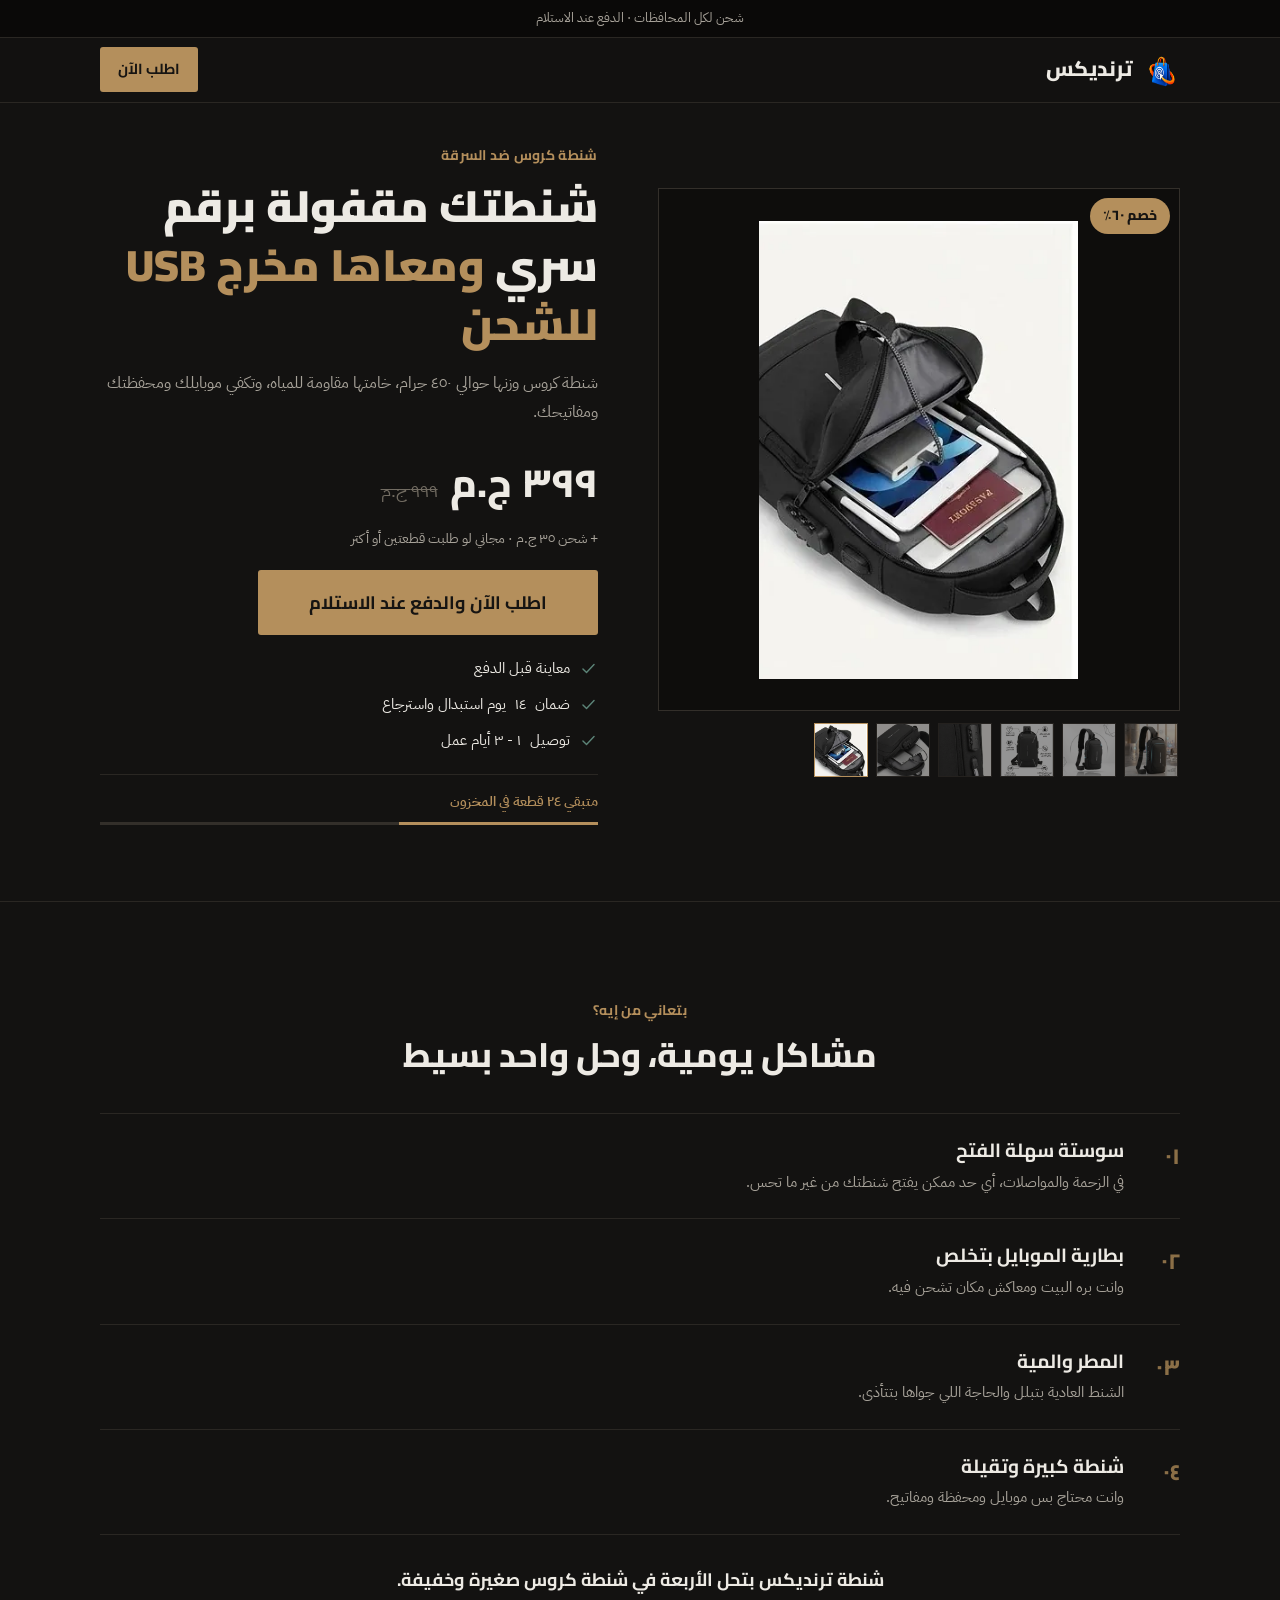
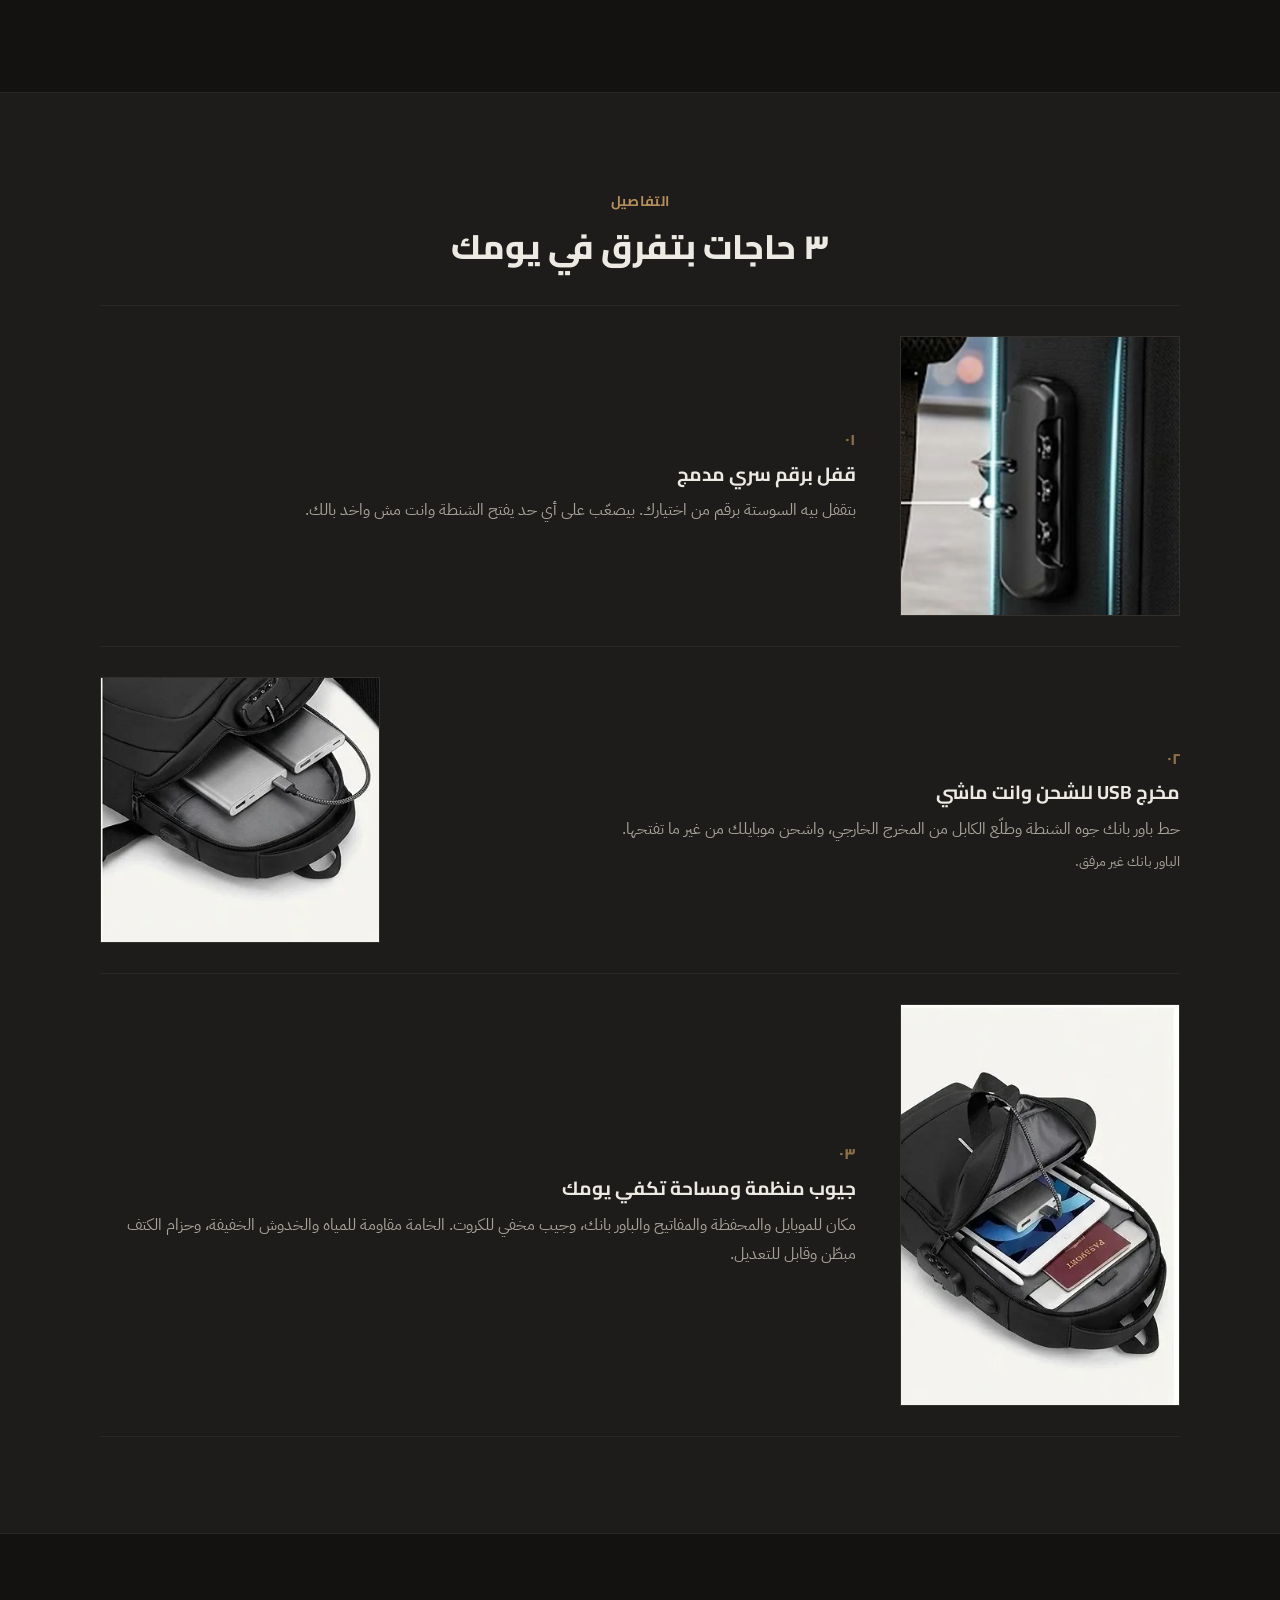
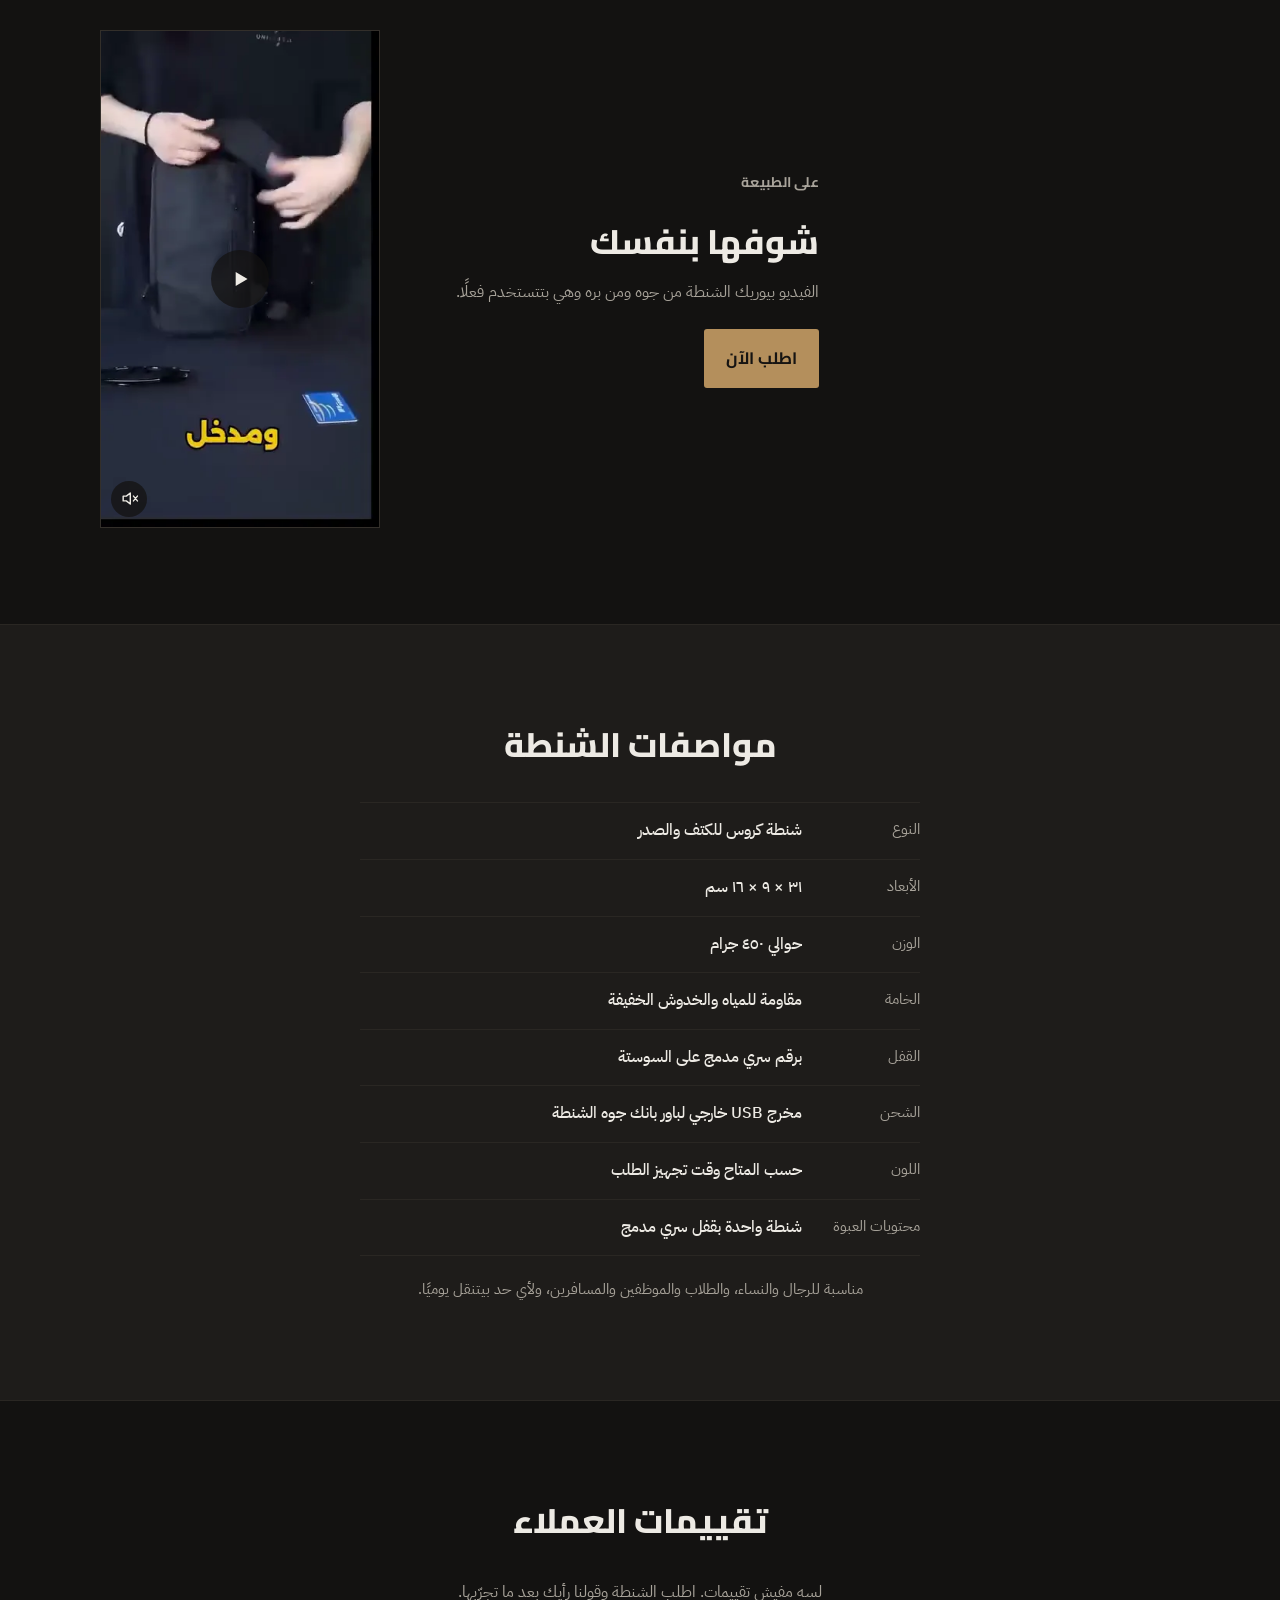
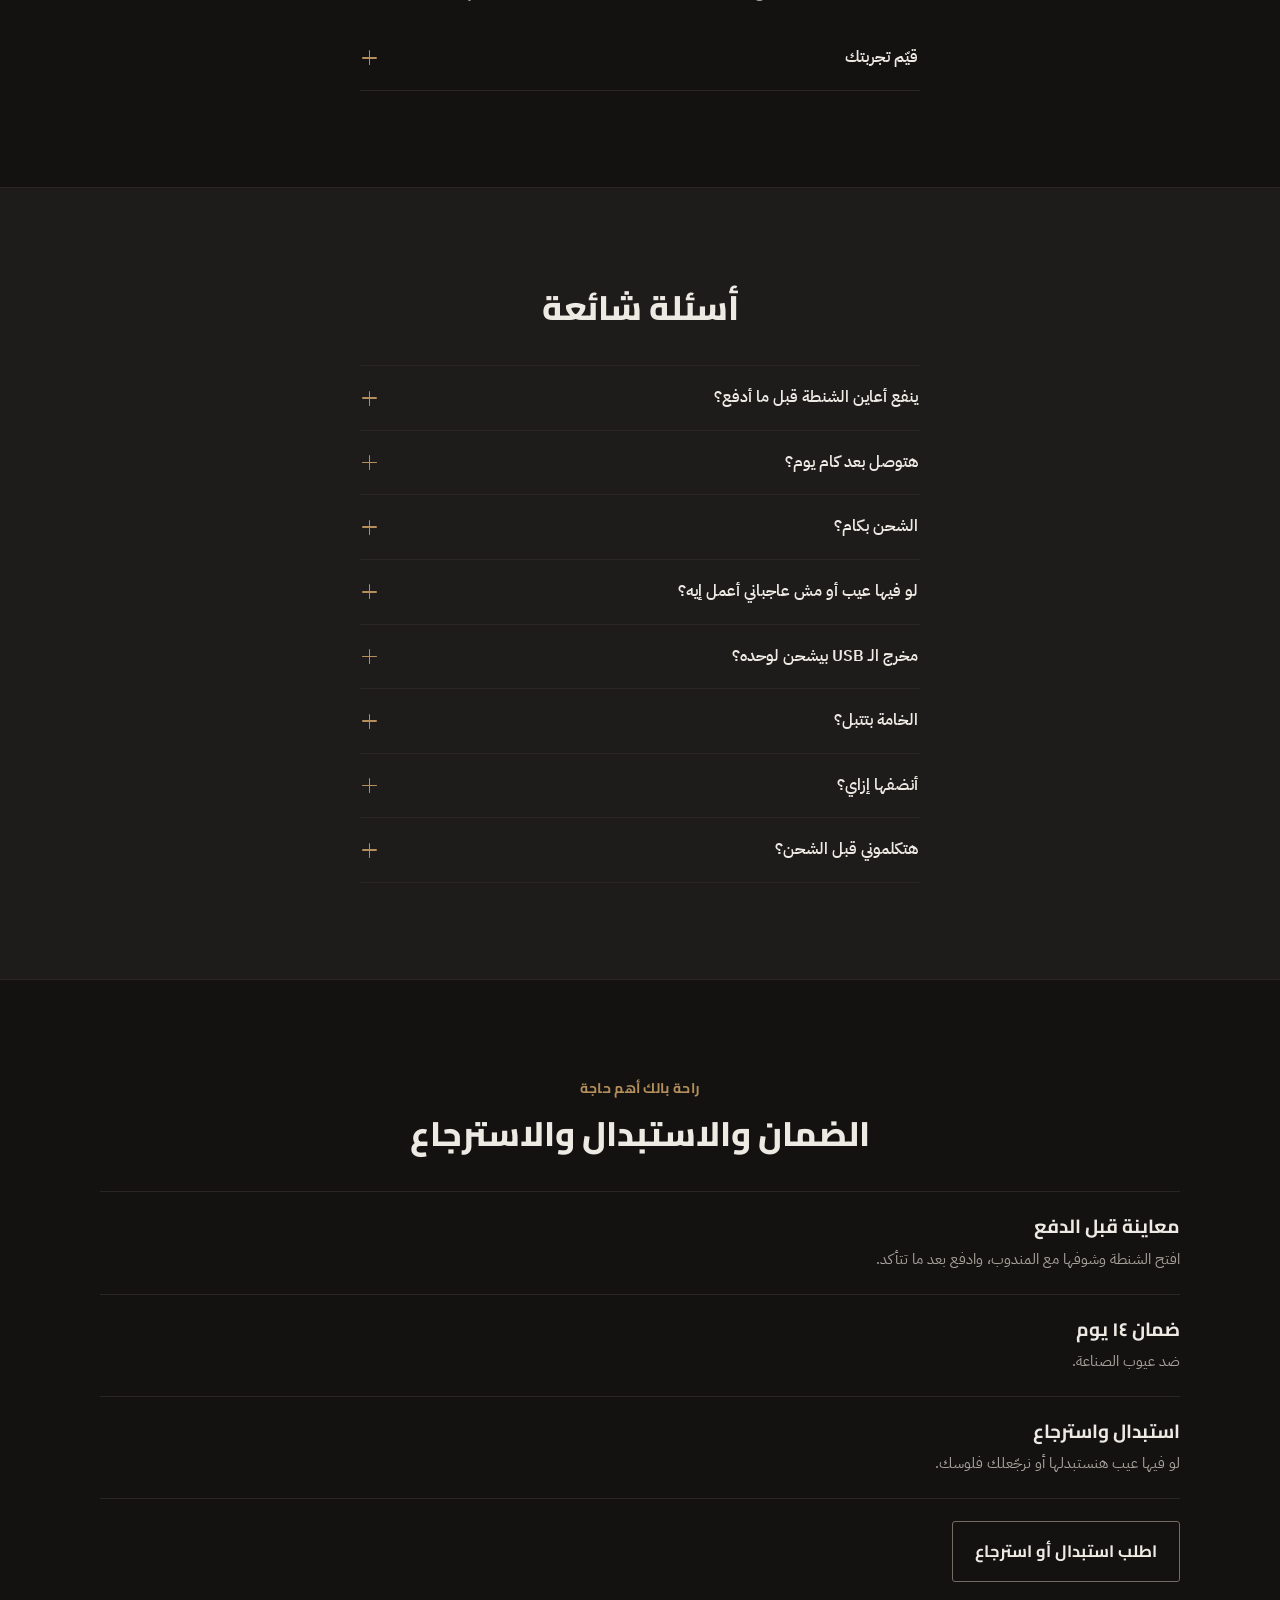
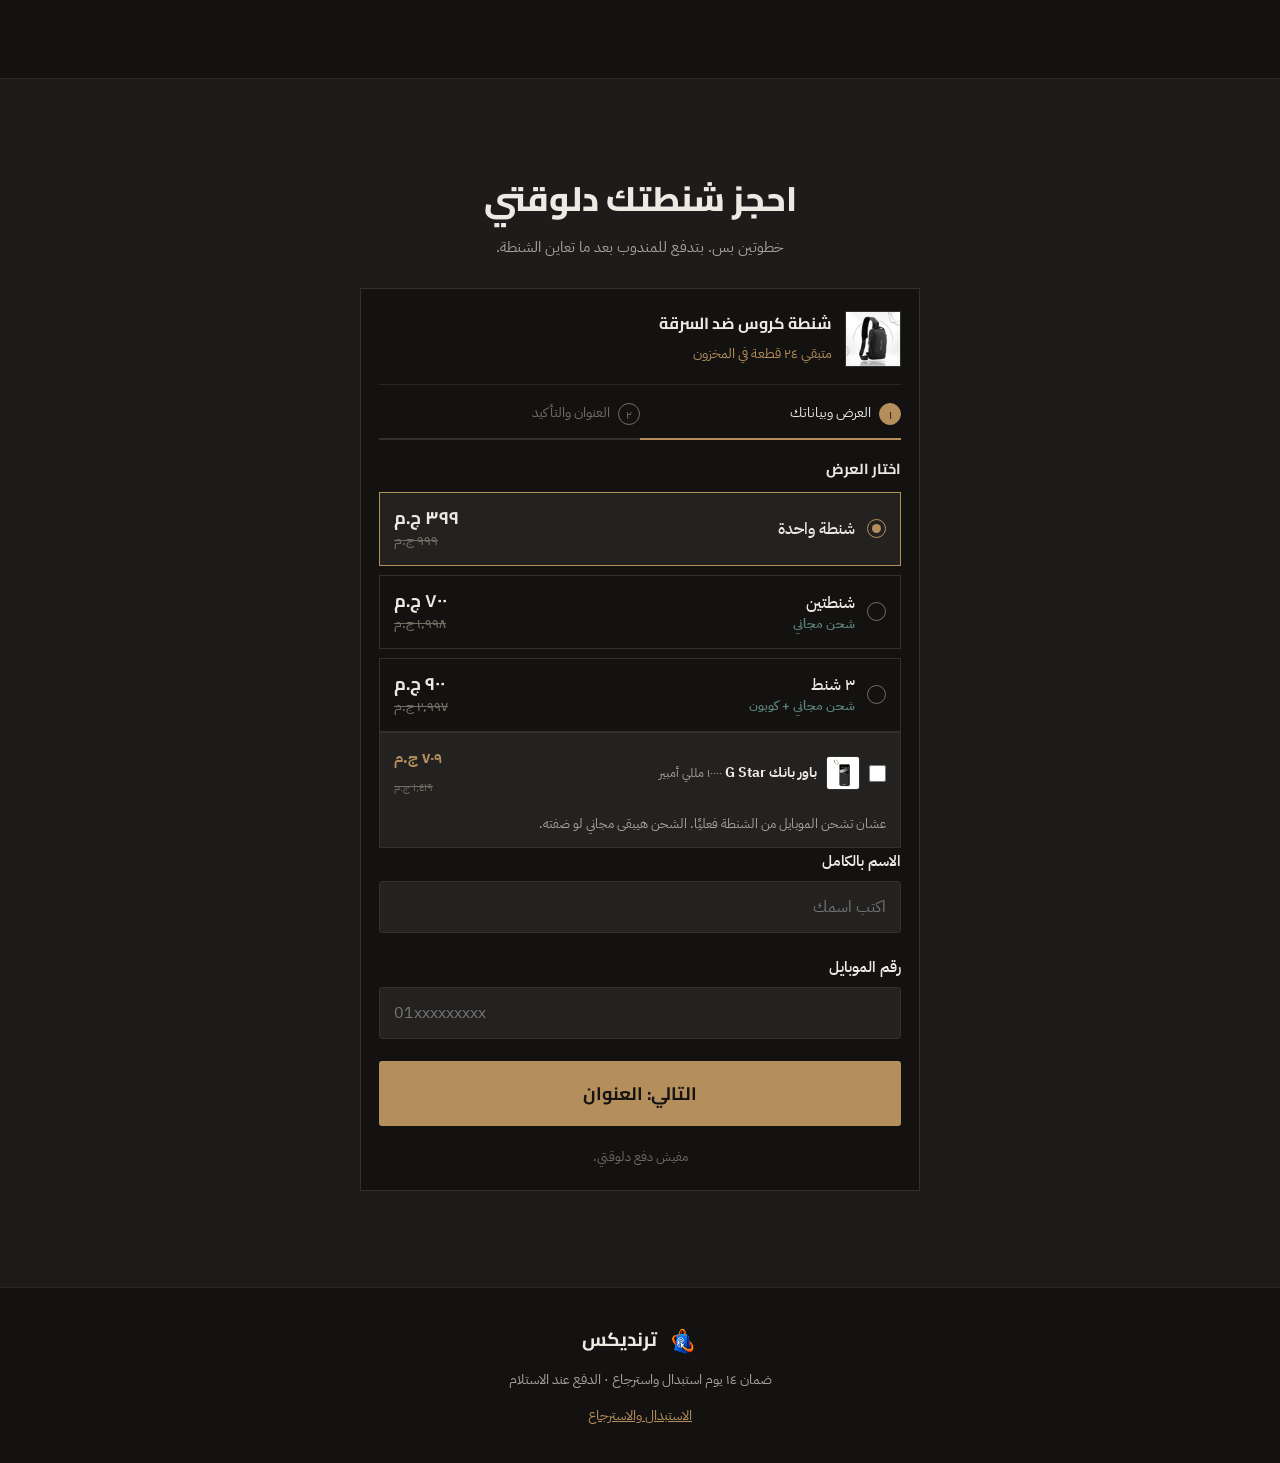
==== commit a0ef6921: "Add files via upload" ====
--- a/index.html
+++ b/index.html
@@ -4,164 +4,181 @@
 <meta charset="utf-8">
 <meta name="viewport" content="width=device-width,initial-scale=1,viewport-fit=cover">
 <title>ترنديكس | شنطة كروس بقفل سري ومخرج USB - الدفع عند الاستلام</title>
-<meta name="description" content="شنطة كروس بقفل برقم سري ومخرج USB وخامة مقاومة للمياه. معاينة قبل الدفع وضمان استبدال واسترجاع.">
-<meta name="theme-color" content="#0C1626">
+<meta name="description" content="شنطة كروس ترنديكس بقفل برقم سري ومخرج USB وخامة مقاومة للمياه. معاينة قبل الدفع وضمان استبدال واسترجاع ١٤ يوم. شحن لكل محافظات مصر.">
+<meta name="robots" content="index,follow,max-image-preview:large">
+<meta name="theme-color" content="#131211">
+<link rel="canonical" href="https://egy-shop.github.io/Anti-theft-bag/">
+
+<!-- أيقونة التبويب -->
+<link rel="icon" href="assets/icons/favicon.ico" sizes="any">
+<link rel="icon" href="assets/icons/icon-32.png" sizes="32x32" type="image/png">
+<link rel="icon" href="assets/icons/icon-192.png" sizes="192x192" type="image/png">
+<link rel="apple-touch-icon" href="assets/icons/apple-touch-icon.png">
+
+<!-- المشاركة (فيسبوك / واتساب / تويتر): اللينك لازم يفضل مطابق للدومين اللي هتنشر عليه -->
+<meta property="og:type" content="product">
+<meta property="og:site_name" content="Trendex - ترنديكس">
+<meta property="og:locale" content="ar_EG">
+<meta property="og:url" content="https://egy-shop.github.io/Anti-theft-bag/">
+<meta property="og:title" content="ترنديكس | شنطة كروس بقفل سري ومخرج USB">
+<meta property="og:description" content="قفل برقم سري، مخرج USB، خامة مقاومة للمياه. معاينة قبل الدفع وضمان استبدال واسترجاع.">
+<meta property="og:image" content="https://egy-shop.github.io/Anti-theft-bag/assets/og-image.jpg">
+<meta property="og:image:width" content="1200">
+<meta property="og:image:height" content="630">
+<meta property="og:image:alt" content="شنطة كروس ترنديكس بقفل سري">
+<meta property="product:price:amount" content="399">
+<meta property="product:price:currency" content="EGP">
+<meta name="twitter:card" content="summary_large_image">
+<meta name="twitter:title" content="ترنديكس | شنطة كروس بقفل سري ومخرج USB">
+<meta name="twitter:description" content="قفل برقم سري، مخرج USB، خامة مقاومة للمياه. الدفع عند الاستلام.">
+<meta name="twitter:image" content="https://egy-shop.github.io/Anti-theft-bag/assets/og-image.jpg">
+
+<script type="application/ld+json">
+{"@context":"https://schema.org","@type":"Product","name":"شنطة كروس ضد السرقة بقفل سري ومخرج USB","description":"شنطة كروس بقفل برقم سري مدمج ومخرج USB خارجي وخامة مقاومة للمياه، أبعادها ٣١ × ٩ × ١٦ سم ووزنها حوالي ٤٥٠ جرام.","image":["https://egy-shop.github.io/Anti-theft-bag/assets/og-image.jpg"],"brand":{"@type":"Brand","name":"Trendex"},"offers":{"@type":"Offer","url":"https://egy-shop.github.io/Anti-theft-bag/","priceCurrency":"EGP","price":"399","availability":"https://schema.org/InStock","itemCondition":"https://schema.org/NewCondition","priceValidUntil":"2026-10-05","hasMerchantReturnPolicy":{"@type":"MerchantReturnPolicy","applicableCountry":"EG","returnPolicyCategory":"https://schema.org/MerchantReturnFiniteReturnWindow","merchantReturnDays":14,"returnMethod":"https://schema.org/ReturnByMail","returnFees":"https://schema.org/FreeReturn"}}}
+</script>
+
 <link rel="preconnect" href="https://fonts.googleapis.com">
 <link rel="preconnect" href="https://fonts.gstatic.com" crossorigin>
-<link href="https://fonts.googleapis.com/css2?family=IBM+Plex+Sans+Arabic:wght@400;500;700&display=swap" rel="stylesheet">
-<link rel="preload" as="image" href="assets/img/hero-1000.webp" imagesrcset="assets/img/hero-640.webp 640w,assets/img/hero-1000.webp 1000w,assets/img/hero-1400.webp 1400w" imagesizes="(min-width:900px) 520px,92vw">
+<link href="https://fonts.googleapis.com/css2?family=Cairo:wght@700;800;900&family=IBM+Plex+Sans+Arabic:wght@400;500;700&display=swap" rel="stylesheet">
+<link rel="preload" as="image" href="assets/img/hero-1000.webp" imagesrcset="assets/img/hero-640.webp 640w,assets/img/hero-1000.webp 1000w,assets/img/hero-1400.webp 1400w" imagesizes="(min-width:900px) 540px,92vw">
 <link rel="stylesheet" href="style.css">
 </head>
 <body id="top">
 
 <svg width="0" height="0" style="position:absolute" aria-hidden="true">
   <defs>
-    <symbol id="i-lock" viewBox="0 0 24 24"><rect x="5" y="11" width="14" height="9" rx="2"/><path d="M8 11V8a4 4 0 0 1 8 0v3"/><circle cx="12" cy="15.5" r="1"/></symbol>
-    <symbol id="i-plug" viewBox="0 0 24 24"><rect x="3" y="8" width="15" height="9" rx="2"/><path d="M21 11v3M10 10.5l-2 3h4l-2 3"/></symbol>
-    <symbol id="i-drop" viewBox="0 0 24 24"><path d="M12 3s6 6.2 6 10.5A6 6 0 0 1 6 13.5C6 9.2 12 3 12 3z"/></symbol>
-    <symbol id="i-shield" viewBox="0 0 24 24"><path d="M12 3l7 3v5c0 4.5-3 8-7 10-4-2-7-5.5-7-10V6z"/><path d="M9 12l2 2 4-4"/></symbol>
-    <symbol id="i-bag" viewBox="0 0 24 24"><path d="M7 8h10l1 12H6z"/><path d="M9 8V6a3 3 0 0 1 6 0v2"/></symbol>
     <symbol id="i-check" viewBox="0 0 24 24"><path d="M5 12.5l4.5 4.5L19 7"/></symbol>
-    <symbol id="i-truck" viewBox="0 0 24 24"><path d="M3 7h11v9H3zM14 10h4l3 3v3h-7"/><circle cx="7" cy="18" r="1.6"/><circle cx="17" cy="18" r="1.6"/></symbol>
-    <symbol id="i-return" viewBox="0 0 24 24"><path d="M4 8h11a5 5 0 0 1 0 10H8"/><path d="M8 4L4 8l4 4"/></symbol>
-    <symbol id="i-cash" viewBox="0 0 24 24"><rect x="3" y="7" width="18" height="10" rx="2"/><circle cx="12" cy="12" r="2.5"/></symbol>
+    <symbol id="i-play" viewBox="0 0 24 24"><path d="M8 5.5v13l11-6.5z" fill="currentColor" stroke="none"/></symbol>
     <symbol id="i-sound" viewBox="0 0 24 24"><path d="M4 9v6h4l5 4V5L8 9z"/><path d="M16.5 8.5a5 5 0 0 1 0 7M19 6a8.5 8.5 0 0 1 0 12"/></symbol>
     <symbol id="i-mute" viewBox="0 0 24 24"><path d="M4 9v6h4l5 4V5L8 9z"/><path d="M17 9l5 6M22 9l-5 6"/></symbol>
-    <symbol id="i-play" viewBox="0 0 24 24"><path d="M8 5.5v13l11-6.5z" fill="currentColor" stroke="none"/></symbol>
     <symbol id="i-star" viewBox="0 0 24 24"><path d="M12 3.5l2.6 5.4 5.9.8-4.3 4.1 1 5.9L12 16.9 6.8 19.7l1-5.9-4.3-4.1 5.9-.8z" fill="currentColor" stroke="none"/></symbol>
   </defs>
 </svg>
 
-<div class="topbar"><div class="wrap">شحن لكل المحافظات · الدفع عند الاستلام<span id="cdWrap"> · العرض بينتهي بعد <b id="cd">--:--:--</b></span></div></div>
+<div class="topbar"><div class="wrap">شحن لكل المحافظات · الدفع عند الاستلام<span id="cdWrap"> · العرض بينتهي بعد <b id="cd"></b></span></div></div>
 
 <header class="hdr">
   <div class="wrap hdr-in">
-    <a class="logo" href="#top" aria-label="ترنديكس"><span data-brand>ترنديكس</span><small>Trendex</small></a>
+    <a class="logo" href="#top" aria-label="ترنديكس"><img src="assets/img/logo-mark.png" width="38" height="38" alt=""><span data-brand>ترنديكس</span></a>
     <a class="btn btn-sm" href="#order" data-cta>اطلب الآن</a>
   </div>
 </header>
 
 <main>
-<!-- ========== الهيرو ========== -->
+<!-- ============ الهيرو ============ -->
 <section class="hero">
   <div class="wrap hero-grid">
     <div class="gallery">
       <span class="badge" id="discBadge" hidden></span>
       <div class="slides" id="slides">
-        <figure class="slide"><img src="assets/img/hero-1000.webp" srcset="assets/img/hero-640.webp 640w,assets/img/hero-1000.webp 1000w,assets/img/hero-1400.webp 1400w" sizes="(min-width:900px) 520px,92vw" width="1000" height="1000" alt="شنطة كروس ترنديكس ضد السرقة بقفل سري" fetchpriority="high" decoding="async"></figure>
-        <figure class="slide"><img src="assets/img/clean-1024.webp" srcset="assets/img/clean-640.webp 640w,assets/img/clean-1024.webp 1024w" sizes="(min-width:900px) 520px,92vw" width="1024" height="1024" alt="الشنطة من الجنب مع الحزام" loading="lazy" decoding="async"></figure>
+        <figure class="slide"><img src="assets/img/hero-1000.webp" srcset="assets/img/hero-640.webp 640w,assets/img/hero-1000.webp 1000w,assets/img/hero-1400.webp 1400w" sizes="(min-width:900px) 540px,92vw" width="1000" height="1000" alt="شنطة كروس ترنديكس بقفل سري ومخرج USB" fetchpriority="high" decoding="async"></figure>
+        <figure class="slide"><img src="assets/img/clean-1024.webp" srcset="assets/img/clean-640.webp 640w,assets/img/clean-1024.webp 1024w" sizes="(min-width:900px) 540px,92vw" width="1024" height="1024" alt="الشنطة من الجنب مع حزام الكتف" loading="lazy" decoding="async"></figure>
+        <figure class="slide fit white"><img src="assets/img/features-704.webp" width="704" height="760" alt="مميزات الشنطة" loading="lazy" decoding="async"></figure>
         <figure class="slide fit"><img src="assets/img/lock-345.webp" width="345" height="497" alt="القفل بالرقم السري ومخرج USB" loading="lazy" decoding="async"></figure>
         <figure class="slide fit"><img src="assets/img/inside1-349.webp" width="349" height="512" alt="داخل الشنطة مع باور بانك" loading="lazy" decoding="async"></figure>
         <figure class="slide fit"><img src="assets/img/inside2-354.webp" width="354" height="509" alt="مساحة الشنطة من جوه" loading="lazy" decoding="async"></figure>
       </div>
-      <div class="thumbs" id="thumbs" role="tablist" aria-label="صور المنتج">
-        <button class="on" aria-label="صورة 1"><img src="assets/img/hero-640.webp" alt="" width="64" height="64"></button>
-        <button aria-label="صورة 2"><img src="assets/img/clean-640.webp" alt="" width="64" height="64" loading="lazy"></button>
-        <button aria-label="صورة 3"><img src="assets/img/lock-345.webp" alt="" width="64" height="64" loading="lazy"></button>
-        <button aria-label="صورة 4"><img src="assets/img/inside1-349.webp" alt="" width="64" height="64" loading="lazy"></button>
-        <button aria-label="صورة 5"><img src="assets/img/inside2-354.webp" alt="" width="64" height="64" loading="lazy"></button>
+      <div class="thumbs" id="thumbs" aria-label="صور المنتج">
+        <button class="on" type="button" aria-label="صورة 1"><img src="assets/img/hero-640.webp" alt="" width="56" height="56"></button>
+        <button type="button" aria-label="صورة 2"><img src="assets/img/clean-640.webp" alt="" width="56" height="56" loading="lazy"></button>
+        <button type="button" aria-label="صورة 3"><img src="assets/img/features-704.webp" alt="" width="56" height="56" loading="lazy"></button>
+        <button type="button" aria-label="صورة 4"><img src="assets/img/lock-345.webp" alt="" width="56" height="56" loading="lazy"></button>
+        <button type="button" aria-label="صورة 5"><img src="assets/img/inside1-349.webp" alt="" width="56" height="56" loading="lazy"></button>
+        <button type="button" aria-label="صورة 6"><img src="assets/img/inside2-354.webp" alt="" width="56" height="56" loading="lazy"></button>
       </div>
     </div>
 
     <div class="hero-copy">
-      <p class="pill">شنطة كروس بقفل برقم سري ومخرج USB</p>
-      <h1>امشي في الزحمة وانت مطمّن على موبايلك ومحفظتك <span class="hl">بقفل سري ومخرج شحن</span></h1>
-      <div class="price">
-        <b id="price"></b><s id="old"></s>
-      </div>
+      <p class="eyebrow">شنطة كروس ضد السرقة</p>
+      <h1>شنطتك مقفولة برقم سري <span class="hl">ومعاها مخرج USB للشحن</span></h1>
+      <p class="lead">شنطة كروس وزنها حوالي ٤٥٠ جرام، خامتها مقاومة للمياه، وتكفي موبايلك ومحفظتك ومفاتيحك.</p>
+      <div class="price"><b id="price"></b><s id="old"></s></div>
       <p class="shipnote" id="shipnote"></p>
-      <a class="btn btn-lg pulse" href="#order" data-cta>اطلب الآن والدفع عند الاستلام</a>
-      <ul class="chips">
-        <li><svg class="ic"><use href="#i-check"/></svg>معاينة قبل الدفع</li>
-        <li><svg class="ic"><use href="#i-check"/></svg>ضمان <span data-warranty></span> يوم استبدال واسترجاع</li>
-        <li><svg class="ic"><use href="#i-check"/></svg>توصيل <span data-delivery></span></li>
+      <a class="btn btn-lg" href="#order" data-cta>اطلب الآن والدفع عند الاستلام</a>
+      <ul class="trust">
+        <li><i><svg class="ic"><use href="#i-check"/></svg></i>معاينة قبل الدفع</li>
+        <li><i><svg class="ic"><use href="#i-check"/></svg></i>ضمان <span data-warranty></span> يوم استبدال واسترجاع</li>
+        <li><i><svg class="ic"><use href="#i-check"/></svg></i>توصيل <span data-delivery></span></li>
       </ul>
-      <div class="stock" id="stockBox">
-        <div class="stock-row"><span id="stockTxt"></span></div>
-        <div class="bar"><i id="stockBar"></i></div>
-      </div>
-    </div>
-  </div>
-</section>
-
-<!-- ========== المشكلة ========== -->
+      <div class="stock"><span id="stockTxt"></span><div class="bar"><i id="stockBar"></i></div></div>
+    </div>
+  </div>
+</section>
+
+<!-- ============ المشكلة ============ -->
 <section class="sec">
   <div class="wrap">
     <p class="eyebrow">بتعاني من إيه؟</p>
     <h2>مشاكل يومية، وحل واحد بسيط</h2>
-    <div class="cards4">
-      <article class="card"><svg class="ic ic-lg"><use href="#i-shield"/></svg><h3>سوستة سهلة الفتح</h3><p>في الزحمة والمواصلات، أي حد ممكن يفتح شنطتك من غير ما تحس.</p></article>
-      <article class="card"><svg class="ic ic-lg"><use href="#i-plug"/></svg><h3>بطارية الموبايل بتخلص</h3><p>وانت بره البيت ومعاكش مكان تشحن فيه.</p></article>
-      <article class="card"><svg class="ic ic-lg"><use href="#i-drop"/></svg><h3>المطر والمية</h3><p>الشنط العادية بتبلل والحاجة اللي جواها بتتأذى.</p></article>
-      <article class="card"><svg class="ic ic-lg"><use href="#i-bag"/></svg><h3>شنطة كبيرة وتقيلة</h3><p>وانت محتاج بس موبايل ومحفظة ومفاتيح.</p></article>
-    </div>
+    <ol class="plist">
+      <li><span class="n">٠١</span><div><h3>سوستة سهلة الفتح</h3><p>في الزحمة والمواصلات، أي حد ممكن يفتح شنطتك من غير ما تحس.</p></div></li>
+      <li><span class="n">٠٢</span><div><h3>بطارية الموبايل بتخلص</h3><p>وانت بره البيت ومعاكش مكان تشحن فيه.</p></div></li>
+      <li><span class="n">٠٣</span><div><h3>المطر والمية</h3><p>الشنط العادية بتبلل والحاجة اللي جواها بتتأذى.</p></div></li>
+      <li><span class="n">٠٤</span><div><h3>شنطة كبيرة وتقيلة</h3><p>وانت محتاج بس موبايل ومحفظة ومفاتيح.</p></div></li>
+    </ol>
     <p class="solve">شنطة ترنديكس بتحل الأربعة في شنطة كروس صغيرة وخفيفة.</p>
   </div>
 </section>
 
-<!-- ========== الفيديو ========== -->
-<section class="sec dark">
+<!-- ============ المميزات (تفاصيل حقيقية) ============ -->
+<section class="sec panel">
+  <div class="wrap">
+    <p class="eyebrow">التفاصيل</p>
+    <h2>٣ حاجات بتفرق في يومك</h2>
+
+    <article class="frow">
+      <figure class="fimg"><img src="assets/img/detail-lock-600.webp" width="600" height="600" alt="قفل الرقم السري المدمج في الشنطة" loading="lazy" decoding="async"></figure>
+      <div class="ftxt">
+        <span class="fnum">٠١</span>
+        <h3>قفل برقم سري مدمج</h3>
+        <p>بتقفل بيه السوستة برقم من اختيارك. بيصعّب على أي حد يفتح الشنطة وانت مش واخد بالك.</p>
+      </div>
+    </article>
+
+    <article class="frow">
+      <figure class="fimg"><img src="assets/img/detail-usb-349.webp" width="349" height="332" alt="مخرج USB وباور بانك جوه الشنطة" loading="lazy" decoding="async"></figure>
+      <div class="ftxt">
+        <span class="fnum">٠٢</span>
+        <h3>مخرج USB للشحن وانت ماشي</h3>
+        <p>حط باور بانك جوه الشنطة وطلّع الكابل من المخرج الخارجي، واشحن موبايلك من غير ما تفتحها.</p>
+        <p class="note">الباور بانك غير مرفق.</p>
+      </div>
+    </article>
+
+    <article class="frow">
+      <figure class="fimg"><img src="assets/img/inside2-354.webp" width="354" height="509" alt="جيوب منظمة داخل الشنطة" loading="lazy" decoding="async"></figure>
+      <div class="ftxt">
+        <span class="fnum">٠٣</span>
+        <h3>جيوب منظمة ومساحة تكفي يومك</h3>
+        <p>مكان للموبايل والمحفظة والمفاتيح والباور بانك، وجيب مخفي للكروت. الخامة مقاومة للمياه والخدوش الخفيفة، وحزام الكتف مبطّن وقابل للتعديل.</p>
+      </div>
+    </article>
+  </div>
+</section>
+
+<!-- ============ الفيديو ============ -->
+<section class="sec">
   <div class="wrap vid-grid">
     <div class="vid-copy">
       <p class="eyebrow">على الطبيعة</p>
       <h2>شوفها بنفسك</h2>
-      <p>قفل بالرقم السري على السوستة، ومخرج USB خارجي، وحزام كتف مبطّن. كل ده في شنطة وزنها حوالي ٤٥٠ جرام.</p>
+      <p>الفيديو بيوريك الشنطة من جوه ومن بره وهي بتتستخدم فعلًا.</p>
       <a class="btn" href="#order" data-cta>اطلب الآن</a>
     </div>
     <div class="phone">
       <video id="vid" muted loop playsinline preload="none" poster="assets/video/poster.webp" width="360" height="640">
         <source src="assets/video/demo.mp4" type="video/mp4">
       </video>
-      <button class="vplay" id="vplay" aria-label="تشغيل الفيديو"><svg class="ic"><use href="#i-play"/></svg></button>
-      <button class="vsound" id="vsound" aria-label="تشغيل الصوت"><svg class="ic"><use href="#i-mute"/></svg></button>
-    </div>
-  </div>
-</section>
-
-<!-- ========== المميزات ========== -->
-<section class="sec mist">
-  <div class="wrap">
-    <p class="eyebrow">ليه ترنديكس؟</p>
-    <h2>٣ حاجات بتفرق في يومك</h2>
-
-    <div class="feat">
-      <div class="feat-img"><img src="assets/img/lock-345.webp" width="345" height="497" alt="قفل برقم سري مدمج" loading="lazy" decoding="async"></div>
-      <div class="feat-txt">
-        <svg class="ic ic-lg"><use href="#i-lock"/></svg>
-        <h3>قفل برقم سري مدمج</h3>
-        <p>بتقفل بيه السوستة برقم من اختيارك. بيصعّب على أي حد يفتح الشنطة وانت مش واخد بالك.</p>
-      </div>
-    </div>
-
-    <div class="feat">
-      <div class="feat-img"><img src="assets/img/inside1-349.webp" width="349" height="512" alt="مخرج USB وباور بانك جوه الشنطة" loading="lazy" decoding="async"></div>
-      <div class="feat-txt">
-        <svg class="ic ic-lg"><use href="#i-plug"/></svg>
-        <h3>مخرج USB للشحن وانت ماشي</h3>
-        <p>حط باور بانك جوه الشنطة وطلّع الكابل من المخرج الخارجي، واشحن موبايلك من غير ما تفتحها.</p>
-        <p class="note">الباور بانك غير مرفق.</p>
-      </div>
-    </div>
-
-    <div class="feat">
-      <div class="feat-img"><img src="assets/img/inside2-354.webp" width="354" height="509" alt="جيوب منظمة داخل الشنطة" loading="lazy" decoding="async"></div>
-      <div class="feat-txt">
-        <svg class="ic ic-lg"><use href="#i-bag"/></svg>
-        <h3>جيوب منظمة ومساحة تكفي يومك</h3>
-        <p>مكان للموبايل والمحفظة والمفاتيح والباور بانك، وجيب مخفي للكروت. وخامتها مقاومة للمياه والخدوش الخفيفة، وحزام الكتف مبطّن وقابل للتعديل.</p>
-      </div>
-    </div>
-
-    <div class="infog">
-      <img src="assets/img/features-704.webp" width="704" height="760" alt="مميزات شنطة ترنديكس" loading="lazy" decoding="async">
-    </div>
-  </div>
-</section>
-
-<!-- ========== المواصفات ========== -->
-<section class="sec">
+      <button class="vplay" id="vplay" type="button" aria-label="تشغيل الفيديو"><svg class="ic"><use href="#i-play"/></svg></button>
+      <button class="vsound" id="vsound" type="button" aria-label="تشغيل الصوت"><svg class="ic"><use href="#i-mute"/></svg></button>
+    </div>
+  </div>
+</section>
+
+<!-- ============ المواصفات ============ -->
+<section class="sec panel">
   <div class="wrap narrow">
-    <h2>تفاصيل الشنطة</h2>
+    <h2>مواصفات الشنطة</h2>
     <dl class="specs">
       <div><dt>النوع</dt><dd>شنطة كروس للكتف والصدر</dd></div>
       <div><dt>الأبعاد</dt><dd>٣١ × ٩ × ١٦ سم</dd></div>
@@ -176,8 +193,8 @@
   </div>
 </section>
 
-<!-- ========== التقييمات ========== -->
-<section class="sec mist">
+<!-- ============ التقييمات ============ -->
+<section class="sec">
   <div class="wrap narrow">
     <h2>تقييمات العملاء</h2>
     <div id="revSum" class="rev-sum" hidden></div>
@@ -187,9 +204,9 @@
       <button class="acc-q" type="button" aria-expanded="false">قيّم تجربتك<span class="pm"></span></button>
       <div class="acc-a"><div>
         <form id="rf" class="rf" novalidate>
-          <input name="rname" placeholder="اسمك" autocomplete="name" required>
+          <input name="rname" placeholder="اسمك" autocomplete="name" aria-label="اسمك" required>
           <select name="stars" aria-label="التقييم"><option value="5">٥ نجوم</option><option value="4">٤ نجوم</option><option value="3">٣ نجوم</option><option value="2">نجمتين</option><option value="1">نجمة</option></select>
-          <input name="rtext" placeholder="اكتب رأيك في الشنطة" required>
+          <input name="rtext" placeholder="اكتب رأيك في الشنطة" aria-label="رأيك" required>
           <button class="btn" type="submit">ابعت التقييم</button>
         </form>
       </div></div>
@@ -197,15 +214,15 @@
   </div>
 </section>
 
-<!-- ========== الأسئلة ========== -->
-<section class="sec">
+<!-- ============ الأسئلة ============ -->
+<section class="sec panel">
   <div class="wrap narrow">
     <h2>أسئلة شائعة</h2>
     <div class="faq">
       <div class="acc"><button class="acc-q" type="button" aria-expanded="false">ينفع أعاين الشنطة قبل ما أدفع؟<span class="pm"></span></button><div class="acc-a"><div><p>أيوه، الدفع عند الاستلام بعد ما تعاين الشنطة وتتأكد منها.</p></div></div></div>
       <div class="acc"><button class="acc-q" type="button" aria-expanded="false">هتوصل بعد كام يوم؟<span class="pm"></span></button><div class="acc-a"><div><p>التوصيل لكل المحافظات خلال <span data-delivery></span>.</p></div></div></div>
       <div class="acc"><button class="acc-q" type="button" aria-expanded="false">الشحن بكام؟<span class="pm"></span></button><div class="acc-a"><div><p id="faqShip"></p></div></div></div>
-      <div class="acc"><button class="acc-q" type="button" aria-expanded="false">لو فيها عيب أو مش عاجباني أعمل إيه؟<span class="pm"></span></button><div class="acc-a"><div><p>في ضمان <span data-warranty></span> يوم استبدال واسترجاع ضد عيوب الصناعة. تقدر تبعت طلب الاسترجاع أو الاستبدال من الرابط اللي تحت.</p></div></div></div>
+      <div class="acc"><button class="acc-q" type="button" aria-expanded="false">لو فيها عيب أو مش عاجباني أعمل إيه؟<span class="pm"></span></button><div class="acc-a"><div><p>في ضمان <span data-warranty></span> يوم استبدال واسترجاع ضد عيوب الصناعة. تقدر تقدّم الطلب من رابط الاستبدال والاسترجاع اللي تحت.</p></div></div></div>
       <div class="acc"><button class="acc-q" type="button" aria-expanded="false">مخرج الـ USB بيشحن لوحده؟<span class="pm"></span></button><div class="acc-a"><div><p>لأ. هو مخرج بتوصّل بيه باور بانك من جوه الشنطة عشان تشحن موبايلك وانت ماشي. الباور بانك مش مرفق.</p></div></div></div>
       <div class="acc"><button class="acc-q" type="button" aria-expanded="false">الخامة بتتبل؟<span class="pm"></span></button><div class="acc-a"><div><p>مقاومة للمياه لكن مش مخصصة للغمر. لو اتبلت جففها كويس، ومتغسلهاش في الغسالة.</p></div></div></div>
       <div class="acc"><button class="acc-q" type="button" aria-expanded="false">أنضفها إزاي؟<span class="pm"></span></button><div class="acc-a"><div><p>بقطعة قماش مبلولة عند الحاجة، وابعدها عن الأدوات الحادة، وتأكد إن السوستة والقفل مقفولين بعد الاستخدام.</p></div></div></div>
@@ -214,48 +231,71 @@
   </div>
 </section>
 
-<!-- ========== الضمان ========== -->
-<section class="sec mist">
+<!-- ============ الضمان ============ -->
+<section class="sec">
   <div class="wrap">
     <p class="eyebrow">راحة بالك أهم حاجة</p>
     <h2>الضمان والاستبدال والاسترجاع</h2>
-    <div class="cards3">
-      <article class="card"><svg class="ic ic-lg"><use href="#i-cash"/></svg><h3>معاينة قبل الدفع</h3><p>افتح الشنطة وشوفها مع المندوب، وادفع بعد ما تتأكد.</p></article>
-      <article class="card"><svg class="ic ic-lg"><use href="#i-shield"/></svg><h3>ضمان <span data-warranty></span> يوم</h3><p>ضد عيوب الصناعة.</p></article>
-      <article class="card"><svg class="ic ic-lg"><use href="#i-return"/></svg><h3>استبدال واسترجاع</h3><p>لو فيها عيب هنستبدلها أو نرجّعلك فلوسك.</p></article>
-    </div>
-    <a class="btn btn-ghost" id="retBtn" href="#" hidden>اطلب استبدال أو استرجاع</a>
-  </div>
-</section>
-
-<!-- ========== الطلب ========== -->
+    <div class="gcols">
+      <div><h3>معاينة قبل الدفع</h3><p>افتح الشنطة وشوفها مع المندوب، وادفع بعد ما تتأكد.</p></div>
+      <div><h3>ضمان <span data-warranty></span> يوم</h3><p>ضد عيوب الصناعة.</p></div>
+      <div><h3>استبدال واسترجاع</h3><p>لو فيها عيب هنستبدلها أو نرجّعلك فلوسك.</p></div>
+    </div>
+    <a class="btn btn-ghost" id="retBtn" href="#" target="_blank" rel="noopener" hidden>اطلب استبدال أو استرجاع</a>
+  </div>
+</section>
+
+<!-- ============ الطلب (خطوتين) ============ -->
 <section class="sec order-sec" id="order">
   <div class="wrap narrow">
-    <h2 class="light">احجز شنطتك دلوقتي</h2>
-    <p class="light-sub">الدفع عند الاستلام بعد المعاينة · شحن لكل المحافظات</p>
+    <h2>احجز شنطتك دلوقتي</h2>
+    <p class="order-sub">خطوتين بس. بتدفع للمندوب بعد ما تعاين الشنطة.</p>
 
     <form id="f" class="form" novalidate>
-      <div class="form-head">
-        <img src="assets/img/clean-640.webp" width="72" height="72" alt="" loading="lazy">
+      <div class="fhead">
+        <img src="assets/img/clean-640.webp" width="60" height="60" alt="" loading="lazy">
         <div><b>شنطة كروس ضد السرقة</b><span id="formStock"></span></div>
       </div>
 
-      <fieldset class="offers" id="offers"><legend>اختار العرض</legend></fieldset>
-
-      <label>الاسم بالكامل<input name="fullname" autocomplete="name" placeholder="اكتب اسمك" required></label>
-      <label>رقم الموبايل<input name="phone" type="tel" inputmode="numeric" autocomplete="tel" placeholder="01xxxxxxxxx" required></label>
-      <label>المحافظة<select name="gov" id="gov"><option value="">اختار المحافظة</option></select></label>
-      <label>العنوان بالتفصيل<input name="address" autocomplete="street-address" placeholder="الشارع، رقم العمارة، الدور، الشقة" required></label>
+      <ol class="steps" aria-label="خطوات الطلب">
+        <li class="on" id="st1"><i>١</i> العرض وبياناتك</li>
+        <li id="st2"><i>٢</i> العنوان والتأكيد</li>
+      </ol>
+
+      <div class="step" id="step1">
+        <fieldset class="offers" id="offers"><legend>اختار العرض</legend></fieldset>
+
+        <div class="addon" id="addonBox">
+          <label class="addon-row">
+            <input type="checkbox" id="addonChk">
+            <img src="assets/img/pb-clean-500.webp" width="44" height="44" alt="">
+            <b class="at">باور بانك G Star <small>١٠٠٠٠ مللي أمبير</small></b>
+            <span class="ap"><b id="addonPrice"></b><s id="addonOld"></s></span>
+          </label>
+          <p class="addon-note">عشان تشحن الموبايل من الشنطة فعليًا. الشحن هيبقى مجاني لو ضفته.</p>
+        </div>
+
+        <div class="fld"><label for="fullname">الاسم بالكامل</label><input id="fullname" name="fullname" autocomplete="name" enterkeyhint="next" placeholder="اكتب اسمك"><small class="ferr" id="e-name"></small></div>
+        <div class="fld"><label for="phone">رقم الموبايل</label><input id="phone" name="phone" type="tel" inputmode="numeric" autocomplete="tel" enterkeyhint="next" placeholder="01xxxxxxxxx" maxlength="16"><small class="ferr" id="e-phone"></small></div>
+        <button class="btn btn-lg" type="button" id="next">التالي: العنوان</button>
+        <p class="fine">مفيش دفع دلوقتي.</p>
+      </div>
+
+      <div class="step" id="step2" hidden>
+        <div class="recap"><div><span id="rcOffer"></span><b id="rcTotal"></b></div><button class="link" type="button" id="edit">تعديل</button></div>
+        <div class="fld"><label for="gov">المحافظة</label><select id="gov" name="gov" autocomplete="address-level1"><option value="">اختار المحافظة</option></select><small class="ferr" id="e-gov"></small></div>
+        <div class="fld"><label for="address">العنوان بالتفصيل</label><input id="address" name="address" autocomplete="street-address" enterkeyhint="done" placeholder="الشارع، رقم العمارة، الدور، الشقة"><small class="ferr" id="e-address"></small></div>
+        <div class="sumbox">
+          <div class="row"><span>سعر الشنطة</span><span id="sPrice"></span></div>
+          <div class="row"><span>الشحن</span><span id="sShip"></span></div>
+          <div class="row tot"><span>الإجمالي عند الاستلام</span><span id="sTotal"></span></div>
+        </div>
+        <div class="ferr form-err" id="err" role="alert"></div>
+        <button class="btn btn-lg" id="go" type="submit">تأكيد الطلب</button>
+        <button class="link back" type="button" id="back">رجوع</button>
+        <p class="fine">هنتصل بيك لتأكيد الطلب قبل الشحن. الدفع كاش عند الاستلام بعد ما تعاين الشنطة.</p>
+      </div>
       <input class="hp" name="hp" tabindex="-1" autocomplete="off" aria-hidden="true">
-
-      <div class="sumbox">
-        <div class="row"><span>سعر الشنطة</span><span id="sPrice"></span></div>
-        <div class="row"><span>الشحن</span><span id="sShip"></span></div>
-        <div class="row tot"><span>الإجمالي</span><span id="sTotal"></span></div>
-      </div>
-      <div class="err" id="err" role="alert"></div>
-      <button class="btn btn-lg" id="go" type="submit">تأكيد الطلب</button>
-      <p class="fine">هنتصل بيك لتأكيد الطلب قبل الشحن. الدفع كاش عند الاستلام بعد ما تعاين الشنطة.</p>
     </form>
   </div>
 </section>
@@ -263,9 +303,9 @@
 
 <footer class="foot">
   <div class="wrap">
-    <b data-brand>ترنديكس</b>
+    <div class="foot-brand"><img src="assets/img/logo-mark.png" width="32" height="32" alt=""><b data-brand>ترنديكس</b></div>
     <p>ضمان <span data-warranty></span> يوم استبدال واسترجاع · الدفع عند الاستلام</p>
-    <p class="flinks"><a id="fRet" href="#" hidden>سياسة الاستبدال والاسترجاع</a><a id="fFb" href="#" hidden target="_blank" rel="noopener">صفحتنا على فيسبوك</a></p>
+    <p class="flinks"><a id="fRet" href="#" target="_blank" rel="noopener" hidden>الاستبدال والاسترجاع</a><a id="fFb" href="#" target="_blank" rel="noopener" hidden>صفحتنا على فيسبوك</a></p>
   </div>
 </footer>
 
@@ -275,6 +315,7 @@
 </div>
 
 <script src="config.js"></script>
+<script src="tracking.js"></script>
 <script src="script.js" defer></script>
 </body>
 </html>
--- a/style.css
+++ b/style.css
@@ -1,228 +1,260 @@
 :root{
-  --ink:#0C1626;--navy:#14233A;--navy2:#1B3050;
-  --mist:#EEF1F5;--paper:#F8F9FB;--white:#fff;--line:#D8DEE6;
-  --steel:#5A6A7E;--text:#17222F;
-  --gold:#E2A93B;--gold-d:#C98E22;--ok:#1F9D6B;--bad:#D64545;
-  --r:16px;--ease:cubic-bezier(.22,.7,.2,1);
+  --bg:#131211;--panel:#1E1C1A;--panel2:#242220;
+  --ink:#EDEAE4;--dim:#A8A39A;--faint:#726C62;
+  --line:#332F2A;--line-soft:#2A2723;
+  --copper:#B48F5C;--copper-d:#8B6F47;--olive:#5C8478;
+  --ok:#5C8478;--bad:#C1543C;
+  --r:6px;--rs:3px;--ease:cubic-bezier(.22,.7,.2,1);
 }
 *{box-sizing:border-box;margin:0;padding:0}
 [hidden]{display:none!important}
 html{scroll-behavior:smooth;-webkit-text-size-adjust:100%}
-body{font-family:'IBM Plex Sans Arabic','Segoe UI',Tahoma,system-ui,sans-serif;font-size:16.5px;line-height:1.85;color:var(--text);background:var(--white);overflow-x:hidden}
+body{font-family:'IBM Plex Sans Arabic','Segoe UI',Tahoma,system-ui,sans-serif;font-size:16px;line-height:1.85;color:var(--ink);background:var(--bg);overflow-x:hidden}
 img,video{max-width:100%;display:block}
 a{color:inherit}
 button,input,select{font:inherit;color:inherit}
-ul{list-style:none}
+ul,ol{list-style:none}
 .wrap{max-width:1120px;margin-inline:auto;padding-inline:20px}
-.narrow{max-width:640px}
-.ic{width:20px;height:20px;fill:none;stroke:currentColor;stroke-width:1.8;stroke-linecap:round;stroke-linejoin:round;flex:none}
-.ic-lg{width:34px;height:34px;color:var(--gold-d)}
-:focus-visible{outline:3px solid var(--gold);outline-offset:2px}
+.narrow{max-width:600px}
+.ic{width:19px;height:19px;fill:none;stroke:currentColor;stroke-width:1.8;stroke-linecap:round;stroke-linejoin:round;flex:none}
+:focus-visible{outline:2px solid var(--copper);outline-offset:2px}
+h1,h2,h3{font-family:'Cairo','IBM Plex Sans Arabic',sans-serif}
 
 /* الشريط العلوي والهيدر */
-.topbar{background:var(--ink);color:#DCE3EC;font-size:13.5px;text-align:center;padding:7px 0;line-height:1.6}
-.topbar b{color:var(--gold);font-variant-numeric:tabular-nums}
-.hdr{position:sticky;top:0;z-index:40;background:rgba(255,255,255,.94);-webkit-backdrop-filter:blur(10px);backdrop-filter:blur(10px);border-bottom:1px solid var(--line)}
-.hdr-in{display:flex;align-items:center;justify-content:space-between;height:62px}
-.logo{display:flex;align-items:baseline;gap:8px;text-decoration:none;font-weight:700;font-size:22px;color:var(--ink)}
-.logo small{font-size:13px;font-weight:500;color:var(--steel);letter-spacing:.3px}
+.topbar{background:#0A0908;color:var(--dim);font-size:13px;text-align:center;padding:8px 0;line-height:1.6;border-bottom:1px solid var(--line-soft)}
+.topbar b{color:var(--copper);font-weight:700}
+.hdr{position:sticky;top:0;z-index:40;background:rgba(19,18,17,.92);-webkit-backdrop-filter:blur(10px);backdrop-filter:blur(10px);border-bottom:1px solid var(--line-soft)}
+.hdr-in{display:flex;align-items:center;justify-content:space-between;height:64px}
+.logo{display:flex;align-items:center;gap:10px;text-decoration:none;font-weight:800;font-size:21px;color:var(--ink);font-family:'Cairo',sans-serif}
+.logo img{border-radius:4px}
 
 /* الأزرار */
-.btn{display:inline-flex;align-items:center;justify-content:center;gap:8px;background:var(--gold);color:var(--ink);border:0;border-radius:14px;padding:14px 22px;font-weight:700;font-size:17px;text-decoration:none;cursor:pointer;transition:transform .15s var(--ease),background .2s,box-shadow .2s;-webkit-tap-highlight-color:transparent}
-.btn:hover{background:var(--gold-d)}
-.btn:active{transform:scale(.97)}
-.btn:disabled{opacity:.55;cursor:not-allowed}
-.btn-sm{padding:9px 18px;font-size:15px;border-radius:12px}
+.btn{display:inline-flex;align-items:center;justify-content:center;gap:8px;background:var(--copper);color:#161412;border:0;border-radius:var(--rs);padding:14px 22px;font-weight:700;font-size:16.5px;font-family:'Cairo',sans-serif;text-decoration:none;cursor:pointer;transition:background .2s,transform .15s var(--ease);-webkit-tap-highlight-color:transparent}
+.btn:hover{background:#c49d68}
+.btn:active{transform:scale(.98)}
+.btn:disabled{opacity:.5;cursor:not-allowed}
+.btn-sm{padding:9px 18px;font-size:14.5px}
 .btn-lg{width:100%;padding:16px 20px;font-size:18px}
-.btn-ghost{background:transparent;border:2px solid var(--ink);margin-top:24px}
-.btn-ghost:hover{background:var(--ink);color:#fff}
-.pulse{animation:pulse 2.4s ease-out infinite}
-@keyframes pulse{0%{box-shadow:0 0 0 0 rgba(226,169,59,.55)}70%{box-shadow:0 0 0 16px rgba(226,169,59,0)}100%{box-shadow:0 0 0 0 rgba(226,169,59,0)}}
-
-/* الهيرو */
-.hero{background:linear-gradient(180deg,var(--mist),var(--paper));padding:18px 0 44px}
-.hero-grid{display:grid;gap:26px}
+.btn-ghost{background:transparent;border:1px solid var(--faint);color:var(--ink);margin-top:22px}
+.btn-ghost:hover{background:var(--panel2);border-color:var(--copper)}
+.link{background:none;border:0;color:var(--copper);font-weight:600;cursor:pointer;padding:8px;font-size:15px}
+
+/* الهيرو: نفس خلفية الصفحة، من غير كارت أبيض */
+.hero{padding:24px 0 46px;border-bottom:1px solid var(--line-soft)}
+.hero-grid{display:grid;gap:30px}
 .gallery{position:relative;min-width:0}
-.badge{position:absolute;top:12px;inset-inline-start:12px;z-index:3;background:var(--ink);color:var(--gold);font-weight:700;font-size:15px;padding:5px 14px;border-radius:99px}
-.slides{display:flex;overflow-x:auto;scroll-snap-type:x mandatory;scrollbar-width:none;border-radius:22px;background:var(--white);border:1px solid var(--line);-webkit-overflow-scrolling:touch;overscroll-behavior-x:contain}
+.badge{position:absolute;top:10px;inset-inline-start:10px;z-index:3;background:var(--copper);color:#161412;font-weight:800;font-size:14px;padding:5px 13px;border-radius:99px;font-family:'Cairo',sans-serif}
+.slides{display:flex;overflow-x:auto;scroll-snap-type:x mandatory;scrollbar-width:none;border:1px solid var(--line);-webkit-overflow-scrolling:touch;overscroll-behavior-x:contain}
 .slides::-webkit-scrollbar{display:none}
-.slide{position:relative;flex:0 0 100%;scroll-snap-align:center;aspect-ratio:1;overflow:hidden;background:var(--white)}
+.slide{position:relative;flex:0 0 100%;scroll-snap-align:center;aspect-ratio:1;overflow:hidden;background:var(--panel)}
 .slide img{position:absolute;inset:0;width:100%;height:100%;object-fit:cover}
-.slide.fit{background:var(--mist)}
-.slide.fit img{inset:6%;width:88%;height:88%;object-fit:contain;border-radius:12px}
-.thumbs{display:flex;gap:10px;margin-top:12px;overflow-x:auto;scrollbar-width:none;padding:2px}
+.slide.fit{background:#0E0D0C}
+.slide.fit img{inset:6%;width:88%;height:88%;object-fit:contain}
+.slide.fit.white{background:#EDEAE4}
+.thumbs{display:flex;gap:8px;margin-top:10px;overflow-x:auto;scrollbar-width:none;padding:2px}
 .thumbs::-webkit-scrollbar{display:none}
-.thumbs button{flex:none;width:62px;height:62px;border-radius:12px;border:2px solid transparent;background:var(--white);padding:0;overflow:hidden;cursor:pointer;opacity:.65;transition:opacity .2s,border-color .2s}
-.thumbs button.on{border-color:var(--gold);opacity:1}
+.thumbs button{flex:none;width:54px;height:54px;border:1px solid var(--line);background:var(--panel);padding:0;overflow:hidden;cursor:pointer;opacity:.55;transition:opacity .2s,border-color .2s}
+.thumbs button.on{border-color:var(--copper);opacity:1}
 .thumbs img{width:100%;height:100%;object-fit:cover}
 
 .hero-copy{min-width:0}
-.pill{display:inline-block;background:var(--white);border:1px solid var(--line);border-radius:99px;padding:6px 16px;font-size:14.5px;color:var(--steel);margin-bottom:14px}
-h1{font-size:clamp(27px,7vw,46px);line-height:1.4;font-weight:700;color:var(--ink)}
-.hl{color:var(--gold-d)}
-.price{display:flex;align-items:baseline;gap:14px;margin:18px 0 2px}
-.price b{font-size:44px;line-height:1.2;color:var(--ink)}
-.price s{color:var(--steel);font-size:20px}
-.shipnote{color:var(--steel);font-size:14.5px;margin-bottom:16px}
-.chips{display:grid;gap:8px;margin:18px 0}
-.chips li{display:flex;gap:8px;align-items:center;font-size:15px;color:var(--text)}
-.chips .ic{color:var(--ok);stroke-width:2.4;width:18px;height:18px}
-.stock{margin-top:6px}
-.stock-row{font-size:14.5px;font-weight:500;color:var(--bad);margin-bottom:6px}
-.bar{height:8px;border-radius:99px;background:#DCE1E8;overflow:hidden}
-.bar i{display:block;height:100%;width:0;background:linear-gradient(90deg,var(--gold),var(--bad));border-radius:99px;transition:width .8s var(--ease)}
-
-/* حركة الدخول للهيرو (مرة واحدة) */
-.hero-copy>*{animation:rise .6s var(--ease) both}
-.hero-copy>*:nth-child(2){animation-delay:.06s}.hero-copy>*:nth-child(3){animation-delay:.12s}
-.hero-copy>*:nth-child(n+4){animation-delay:.18s}
-@keyframes rise{from{opacity:0;transform:translateY(14px)}to{opacity:1;transform:none}}
+.hero-copy .eyebrow{text-align:start}
+h1{font-size:clamp(28px,7vw,44px);line-height:1.35;font-weight:900;color:var(--ink);margin:6px 0 14px}
+.hl{color:var(--copper)}
+.lead{color:var(--dim);font-size:16px;margin-bottom:18px}
+.price{display:flex;align-items:baseline;gap:12px}
+.price b{font-size:40px;font-weight:800;font-family:'Cairo',sans-serif;color:var(--ink)}
+.price s{color:var(--faint);font-size:18px}
+.shipnote{color:var(--dim);font-size:14px;margin:6px 0 18px}
+.btn-lg{margin-bottom:20px}
+.trust{display:grid;gap:9px;margin-bottom:20px}
+.trust li{display:flex;gap:9px;align-items:center;font-size:14.5px;color:var(--ink)}
+.trust i{color:var(--olive);display:flex}
+.stock{border-top:1px solid var(--line-soft);padding-top:14px}
+.stock #stockTxt{font-size:14px;color:var(--copper);font-weight:600;display:block;margin-bottom:7px}
+.bar{height:3px;background:var(--line);overflow:hidden}
+.bar i{display:block;height:100%;width:0;background:var(--copper);transition:width .8s var(--ease)}
 
 /* الأقسام */
-.sec{padding:clamp(46px,8vw,92px) 0}
-.mist{background:var(--mist)}
-.dark{background:var(--navy);color:#E7ECF3}
-.dark h2{color:#fff}
-.eyebrow{color:var(--gold-d);font-weight:600;font-size:15.5px;text-align:center;margin-bottom:6px}
-.dark .eyebrow{color:var(--gold)}
-h2{font-size:clamp(24px,5.6vw,38px);line-height:1.4;font-weight:700;color:var(--ink);text-align:center;margin-bottom:28px}
-h3{font-size:19px;line-height:1.5;font-weight:700;color:var(--ink)}
-.card{background:var(--white);border:1px solid var(--line);border-radius:var(--r);padding:20px 18px}
-.card h3{margin:10px 0 4px}
-.card p{color:var(--steel);font-size:15.5px;line-height:1.75}
-.cards4{display:grid;grid-template-columns:1fr 1fr;gap:12px}
-.cards3{display:grid;gap:12px}
-.solve{text-align:center;font-weight:700;color:var(--ink);font-size:18px;margin-top:26px}
+.sec{padding:clamp(50px,9vw,96px) 0}
+.panel{background:var(--panel);border-top:1px solid var(--line-soft);border-bottom:1px solid var(--line-soft)}
+.eyebrow{color:var(--copper);font-weight:700;font-size:14px;text-align:center;letter-spacing:.3px;margin-bottom:8px;font-family:'Cairo',sans-serif}
+h2{font-size:clamp(24px,5.5vw,34px);line-height:1.4;font-weight:800;color:var(--ink);text-align:center;margin-bottom:34px}
+h3{font-size:19px;line-height:1.5;font-weight:700;color:var(--ink);font-family:'Cairo',sans-serif}
+
+/* قائمة المشاكل: أرقام + خطوط رفيعة بدل الكروت */
+.plist{border-top:1px solid var(--line-soft)}
+.plist li{display:flex;gap:18px;align-items:flex-start;padding:22px 0;border-bottom:1px solid var(--line-soft)}
+.plist .n{flex:none;font-family:'Cairo',sans-serif;font-weight:800;font-size:22px;color:var(--copper-d);width:38px}
+.plist h3{margin-bottom:4px}
+.plist p{color:var(--dim);font-size:15px}
+.solve{text-align:center;font-weight:700;color:var(--ink);font-size:18px;margin-top:28px;font-family:'Cairo',sans-serif}
+
+/* المميزات: صف صورة+نص بخط فاصل بس، من غير كارت */
+.frow{display:grid;gap:20px;align-items:center;padding:30px 0;border-bottom:1px solid var(--line-soft)}
+.frow:first-of-type{border-top:1px solid var(--line-soft)}
+.fimg{border:1px solid var(--line);overflow:hidden;background:#0E0D0C}
+.fimg img{width:100%;height:auto;display:block}
+.fnum{display:block;font-family:'Cairo',sans-serif;font-weight:800;color:var(--copper-d);font-size:15px;margin-bottom:6px}
+.ftxt h3{margin-bottom:8px}
+.ftxt p{color:var(--dim)}
+.note{font-size:13.5px;margin-top:6px;color:var(--faint)}
 
 /* الفيديو */
-.vid-grid{display:grid;gap:28px;align-items:center;justify-items:center}
-.vid-copy{text-align:center;max-width:460px}
-.vid-copy h2{text-align:center;margin-bottom:12px}
-.vid-copy p{margin-bottom:22px;color:#C9D3E0}
-.phone{position:relative;width:min(300px,78vw);aspect-ratio:9/16;border-radius:28px;overflow:hidden;background:#000;border:6px solid #263a5a;box-shadow:0 20px 50px rgba(0,0,0,.4)}
+.vid-grid{display:grid;gap:30px;align-items:center;justify-items:center}
+.vid-copy{text-align:center;max-width:440px}
+.vid-copy h2{margin-bottom:12px}
+.vid-copy p{color:var(--dim);margin-bottom:22px}
+.phone{position:relative;width:min(280px,76vw);aspect-ratio:9/16;overflow:hidden;background:#000;border:1px solid var(--line)}
 .phone video{width:100%;height:100%;object-fit:cover}
-.vplay{position:absolute;inset:0;margin:auto;width:64px;height:64px;border-radius:50%;border:0;background:rgba(12,22,38,.65);color:#fff;display:grid;place-items:center;cursor:pointer;transition:opacity .25s}
-.vplay .ic{width:28px;height:28px}
+.vplay{position:absolute;inset:0;margin:auto;width:58px;height:58px;border-radius:50%;border:0;background:rgba(19,18,17,.7);color:var(--ink);display:grid;place-items:center;cursor:pointer;transition:opacity .25s}
+.vplay .ic{width:26px;height:26px}
 .vplay.hide{opacity:0;pointer-events:none}
-.vsound{position:absolute;bottom:12px;inset-inline-end:12px;width:40px;height:40px;border-radius:50%;border:0;background:rgba(12,22,38,.7);color:#fff;display:grid;place-items:center;cursor:pointer;z-index:2}
-
-/* المميزات */
-.feat{display:grid;gap:18px;align-items:center;justify-items:center;background:var(--white);border:1px solid var(--line);border-radius:22px;padding:22px 18px;margin-bottom:16px}
-.feat-img{width:min(240px,64vw);border-radius:16px;overflow:hidden;background:var(--mist)}
-.feat-img img{width:100%;height:auto}
-.feat-txt{text-align:center}
-.feat-txt h3{margin:8px 0 6px;font-size:21px}
-.feat-txt p{color:var(--steel)}
-.note{font-size:14px;margin-top:6px;color:var(--steel)}
-.infog{margin-top:26px;display:grid;place-items:center}
-.infog img{width:min(460px,100%);height:auto;border-radius:18px;border:1px solid var(--line);background:#fff}
+.vsound{position:absolute;bottom:10px;inset-inline-end:10px;width:36px;height:36px;border-radius:50%;border:0;background:rgba(19,18,17,.75);color:var(--ink);display:grid;place-items:center;cursor:pointer;z-index:2}
 
 /* المواصفات */
-.specs{border:1px solid var(--line);border-radius:var(--r);overflow:hidden}
-.specs div{display:flex;gap:14px;padding:13px 16px;border-bottom:1px solid var(--line)}
-.specs div:last-child{border-bottom:0}
-.specs div:nth-child(odd){background:var(--paper)}
-.specs dt{flex:0 0 108px;color:var(--steel);font-size:15px}
+.specs{border-top:1px solid var(--line-soft)}
+.specs div{display:flex;gap:14px;padding:13px 0;border-bottom:1px solid var(--line-soft)}
+.specs dt{flex:0 0 104px;color:var(--dim);font-size:14.5px}
 .specs dd{font-weight:500}
-.for{text-align:center;color:var(--steel);margin-top:18px;font-size:15.5px}
+.for{text-align:center;color:var(--dim);margin-top:20px;font-size:15px}
 
 /* التقييمات */
-.rev-sum{text-align:center;font-size:18px;font-weight:700;margin-bottom:16px}
-.stars{color:var(--gold);display:inline-flex;gap:2px;vertical-align:middle}
-.stars .ic{width:16px;height:16px;fill:currentColor;stroke:none}
-.stars .off{color:#C9D0DA}
-.rev{background:var(--white);border:1px solid var(--line);border-radius:14px;padding:14px 16px;margin-bottom:10px}
+.rev-sum{text-align:center;font-size:18px;font-weight:700;margin-bottom:16px;font-family:'Cairo',sans-serif}
+.stars{color:var(--copper);display:inline-flex;gap:2px;vertical-align:middle}
+.stars .ic{width:15px;height:15px;fill:currentColor;stroke:none}
+.stars .off{color:var(--line)}
+.rev{border-bottom:1px solid var(--line-soft);padding:14px 0}
 .rev b{margin-inline-start:8px}
-.rev p{margin-top:4px;color:var(--text)}
-.muted{color:var(--steel);text-align:center;margin-bottom:18px}
+.rev p{margin-top:4px;color:var(--ink)}
+.muted{color:var(--dim);text-align:center;margin-bottom:18px}
 .rf{display:grid;gap:10px;padding:6px 0 4px}
+.rf input,.rf select{background:var(--panel2);border:1px solid var(--line);border-radius:var(--rs);height:48px;padding:0 14px}
 
 /* الأكورديون */
-.acc{background:var(--white);border:1px solid var(--line);border-radius:14px;margin-bottom:10px;overflow:hidden}
-.mist .acc{background:var(--white)}
-.acc-q{width:100%;display:flex;align-items:center;justify-content:space-between;gap:12px;background:none;border:0;padding:16px 18px;text-align:start;font-weight:600;font-size:16.5px;cursor:pointer;-webkit-tap-highlight-color:transparent}
-.pm{position:relative;width:16px;height:16px;flex:none;color:var(--gold-d)}
-.pm::before,.pm::after{content:"";position:absolute;inset:0;margin:auto;background:currentColor;border-radius:2px;transition:transform .3s var(--ease)}
-.pm::before{width:16px;height:2px}.pm::after{width:2px;height:16px}
+.acc{border-bottom:1px solid var(--line-soft)}
+.acc:first-child{border-top:1px solid var(--line-soft)}
+.acc-q{width:100%;display:flex;align-items:center;justify-content:space-between;gap:12px;background:none;border:0;padding:17px 2px;text-align:start;font-weight:600;font-size:16px;cursor:pointer;-webkit-tap-highlight-color:transparent}
+.pm{position:relative;width:15px;height:15px;flex:none;color:var(--copper)}
+.pm::before,.pm::after{content:"";position:absolute;inset:0;margin:auto;background:currentColor;border-radius:1px;transition:transform .3s var(--ease)}
+.pm::before{width:15px;height:1.6px}.pm::after{width:1.6px;height:15px}
 .acc-q[aria-expanded=true] .pm::after{transform:scaleY(0)}
-.acc-a{display:grid;grid-template-rows:0fr;transition:grid-template-rows .32s var(--ease)}
+.acc-a{display:grid;grid-template-rows:0fr;transition:grid-template-rows .3s var(--ease)}
 .acc-a.open{grid-template-rows:1fr}
-.acc-a>div{overflow:hidden;padding-inline:18px}
+.acc-a>div{overflow:hidden}
 .acc-a.open>div{padding-bottom:16px}
-.acc-a p{color:var(--steel)}
+.acc-a p{color:var(--dim)}
+
+/* الضمان */
+.gcols{border-top:1px solid var(--line-soft);display:grid}
+.gcols div{padding:20px 0;border-bottom:1px solid var(--line-soft)}
+.gcols h3{margin-bottom:5px}
+.gcols p{color:var(--dim);font-size:15px}
 
 /* قسم الطلب */
-.order-sec{background:linear-gradient(180deg,var(--navy),var(--ink));scroll-margin-top:66px}
-.light{color:#fff}
-.light-sub{color:#B9C5D6;text-align:center;margin:-14px 0 24px}
-.form{background:var(--white);border-radius:22px;padding:20px 18px 22px;display:grid;gap:14px;box-shadow:0 24px 60px rgba(0,0,0,.35)}
-.form-head{display:flex;gap:14px;align-items:center;padding-bottom:14px;border-bottom:1px solid var(--line)}
-.form-head img{width:64px;height:64px;border-radius:12px;object-fit:cover}
-.form-head b{display:block;line-height:1.4}
-.form-head span{font-size:14px;color:var(--bad);font-weight:500}
-label{display:grid;gap:5px;font-weight:600;font-size:15px}
-input:not([type=radio]),select{width:100%;height:52px;padding:0 14px;font-size:16px;font-weight:400;border:1.5px solid var(--line);border-radius:12px;background:var(--paper);transition:border-color .2s,background .2s}
-input:not([type=radio]):focus,select:focus{border-color:var(--gold);background:#fff;outline:none}
+.order-sec{background:var(--panel);border-top:1px solid var(--line-soft);scroll-margin-top:66px}
+.order-sub{text-align:center;color:var(--dim);margin:-22px 0 26px;font-size:15px}
+.form{background:var(--bg);border:1px solid var(--line);padding:20px 18px 22px;display:grid;gap:16px}
+.fhead{display:flex;gap:13px;align-items:center;padding-bottom:16px;border-bottom:1px solid var(--line-soft)}
+.fhead img{width:56px;height:56px;object-fit:cover;border:1px solid var(--line)}
+.fhead b{display:block;font-family:'Cairo',sans-serif;font-size:16px}
+.fhead span{font-size:13.5px;color:var(--copper)}
+
+/* مؤشر الخطوتين */
+.steps{display:flex;gap:0;counter-reset:s}
+.steps li{flex:1;display:flex;align-items:center;gap:8px;font-size:13.5px;color:var(--faint);position:relative;padding-bottom:12px;border-bottom:2px solid var(--line)}
+.steps li.on{color:var(--ink);border-color:var(--copper)}
+.steps li i{width:22px;height:22px;border-radius:50%;border:1.5px solid currentColor;display:grid;place-items:center;font-style:normal;font-size:12px;flex:none}
+.steps li.on i{background:var(--copper);color:#161412;border-color:var(--copper)}
+
+.addon{border:1px solid var(--line);background:var(--panel2)}
+.addon-row{display:flex;align-items:center;gap:9px;padding:12px 14px;cursor:pointer}
+.addon-row input{width:17px;height:17px;accent-color:var(--copper);flex:none}
+.addon-row img{width:34px;height:34px;object-fit:cover;border:1px solid var(--line);flex:none;border-radius:3px}
+.at{flex:1;min-width:0;font-size:13.5px;font-weight:700;line-height:1.4;overflow:hidden;text-overflow:ellipsis;white-space:nowrap}
+.at small{font-weight:400;color:var(--dim);font-size:12px}
+.ap{text-align:end;flex:none}
+.ap b{display:block;font-size:15px;font-weight:700;color:var(--copper);white-space:nowrap}
+.ap s{color:var(--faint);font-size:11px}
+.addon-note{color:var(--dim);font-size:12.5px;line-height:1.6;padding:0 14px 13px 42px}
+
+.fld{display:grid;gap:6px}
+.fld label{font-weight:600;font-size:14.5px}
+.fld input,.fld select{width:100%;height:52px;padding:0 14px;font-size:16px;font-weight:400;border:1px solid var(--line);background:var(--panel2);color:var(--ink);border-radius:var(--rs);transition:border-color .2s}
+.fld input:focus,.fld select:focus{border-color:var(--copper);outline:none}
+.fld select{appearance:none;-webkit-appearance:none;background-image:url("data:image/svg+xml,%3Csvg xmlns='http://www.w3.org/2000/svg' viewBox='0 0 24 24' fill='none' stroke='%23A8A39A' stroke-width='2'%3E%3Cpath d='M6 9l6 6 6-6'/%3E%3C/svg%3E");background-repeat:no-repeat;background-position:left 14px center;background-size:16px}
+.ferr{color:var(--bad);font-size:13px;min-height:1.2em;display:block}
 .hp{position:absolute;top:0;left:0;width:0;height:0;opacity:0;overflow:hidden;pointer-events:none}
 fieldset{border:0;min-width:0}
-legend{font-weight:600;font-size:15px;margin-bottom:8px}
-.offers{display:grid;gap:10px}
-.offer{position:relative;display:flex;align-items:center;gap:12px;border:2px solid var(--line);border-radius:14px;padding:13px 14px;cursor:pointer;font-weight:500;transition:border-color .2s,background .2s;-webkit-tap-highlight-color:transparent}
+legend{font-weight:700;font-size:14.5px;margin-bottom:9px;font-family:'Cairo',sans-serif}
+.offers{display:grid;gap:9px}
+.offer{position:relative;display:flex;align-items:center;gap:12px;border:1px solid var(--line);padding:13px 14px;cursor:pointer;font-weight:500;transition:border-color .2s,background .2s;-webkit-tap-highlight-color:transparent}
 .offer input{position:absolute;opacity:0;pointer-events:none}
-.offer .dot{flex:none;width:22px;height:22px;border-radius:50%;border:2px solid #B4BDC9;display:grid;place-items:center;transition:.2s}
-.offer .dot::after{content:"";width:10px;height:10px;border-radius:50%;background:var(--ink);transform:scale(0);transition:transform .2s var(--ease)}
-.offer.on{border-color:var(--gold);background:#FFF9EC}
-.offer.on .dot{border-color:var(--ink)}
+.offer .dot{flex:none;width:19px;height:19px;border-radius:50%;border:1.5px solid var(--faint);display:grid;place-items:center;transition:.2s}
+.offer .dot::after{content:"";width:9px;height:9px;border-radius:50%;background:var(--copper);transform:scale(0);transition:transform .2s var(--ease)}
+.offer.on{border-color:var(--copper);background:var(--panel2)}
+.offer.on .dot{border-color:var(--copper)}
 .offer.on .dot::after{transform:scale(1)}
-.offer.dis{opacity:.45;cursor:not-allowed}
+.offer.dis{opacity:.4;cursor:not-allowed}
 .offer .t{display:grid;line-height:1.5}
-.offer .t small{color:var(--steel);font-size:13px;font-weight:400}
-.offer .t em{font-style:normal;color:var(--ok);font-size:13px;font-weight:600}
+.offer .t small{color:var(--dim);font-size:12.5px;font-weight:400}
+.offer .t em{font-style:normal;color:var(--olive);font-size:12.5px;font-weight:600}
 .offer .p{margin-inline-start:auto;text-align:end;line-height:1.35}
-.offer .p b{display:block;font-size:19px}
-.offer .p s{color:var(--steel);font-size:13px}
-.sumbox{background:var(--paper);border-radius:14px;padding:12px 16px;display:grid;gap:4px}
-.row{display:flex;justify-content:space-between;color:var(--steel)}
-.row.tot{color:var(--ink);font-weight:700;font-size:19px;padding-top:6px;border-top:1px dashed var(--line);margin-top:4px}
-.err{color:var(--bad);font-size:14.5px;min-height:1.3em;font-weight:500}
-.fine{text-align:center;color:var(--steel);font-size:13.5px;line-height:1.7}
-.thanks{background:var(--white);border-radius:22px;padding:28px 20px;text-align:center;display:grid;gap:10px;box-shadow:0 24px 60px rgba(0,0,0,.35)}
-.thanks h3{font-size:24px}
-.coupon{background:var(--paper);border:2px dashed var(--gold-d);border-radius:14px;padding:12px}
-.coupon b{font-size:22px;letter-spacing:1px;direction:ltr;display:inline-block}
+.offer .p b{display:block;font-size:18px;font-family:'Cairo',sans-serif}
+.offer .p s{color:var(--faint);font-size:12.5px}
+.recap{display:flex;align-items:center;justify-content:space-between;background:var(--panel2);border:1px solid var(--line);padding:12px 14px}
+.recap div{display:flex;flex-direction:column;gap:2px}
+.recap span{color:var(--dim);font-size:13px}
+.recap b{font-size:18px;font-family:'Cairo',sans-serif}
+.sumbox{border-top:1px solid var(--line-soft);border-bottom:1px solid var(--line-soft);padding:12px 0;display:grid;gap:5px}
+.row{display:flex;justify-content:space-between;color:var(--dim);font-size:14.5px}
+.row.tot{color:var(--ink);font-weight:700;font-size:19px;font-family:'Cairo',sans-serif;padding-top:8px;border-top:1px dashed var(--line)}
+.form-err{text-align:center;font-weight:600}
+.back{width:100%}
+.fine{text-align:center;color:var(--faint);font-size:13px;line-height:1.7}
 
 /* الفوتر والشريط الثابت */
-.foot{background:var(--ink);color:#B9C5D6;text-align:center;padding:30px 0 118px;font-size:14.5px}
-.foot b{color:#fff;font-size:20px;display:block;margin-bottom:4px}
+.foot{background:var(--bg);border-top:1px solid var(--line-soft);text-align:center;padding:34px 0 118px;font-size:14px;color:var(--dim)}
+.foot-brand{display:flex;align-items:center;justify-content:center;gap:9px;margin-bottom:10px}
+.foot-brand img{border-radius:4px}
+.foot-brand b{color:var(--ink);font-size:19px;font-family:'Cairo',sans-serif}
 .flinks{display:flex;gap:20px;justify-content:center;margin-top:10px}
-.flinks a{color:var(--gold)}
-.sticky{position:fixed;inset:auto 0 0 0;z-index:50;background:rgba(255,255,255,.97);-webkit-backdrop-filter:blur(10px);backdrop-filter:blur(10px);border-top:1px solid var(--line);padding:10px 16px calc(10px + env(safe-area-inset-bottom));display:flex;align-items:center;justify-content:space-between;gap:14px;transition:transform .3s var(--ease)}
+.flinks a{color:var(--copper)}
+.sticky{position:fixed;inset:auto 0 0 0;z-index:50;background:rgba(19,18,17,.95);-webkit-backdrop-filter:blur(10px);backdrop-filter:blur(10px);border-top:1px solid var(--line);padding:10px 16px calc(10px + env(safe-area-inset-bottom));display:flex;align-items:center;justify-content:space-between;gap:14px;transition:transform .3s var(--ease)}
 .sticky.off{transform:translateY(115%)}
-.sticky small{display:block;font-size:12.5px;color:var(--steel);line-height:1.3}
-.sticky b{font-size:21px;line-height:1.3}
-.sticky .btn{padding:12px 26px}
+.sticky small{display:block;font-size:12px;color:var(--dim);line-height:1.3}
+.sticky b{font-size:20px;font-family:'Cairo',sans-serif}
+.sticky .btn{padding:12px 24px}
+
+/* صفحة الشكر */
+.tk{padding:70px 0}
+.tk-box{max-width:520px;margin:auto;text-align:center;border:1px solid var(--line);padding:36px 22px;background:var(--panel)}
+.tk-check{width:56px;height:56px;border-radius:50%;background:var(--olive);display:grid;place-items:center;margin:0 auto 18px}
+.tk-check .ic{width:28px;height:28px;color:#fff;stroke-width:2.4}
+.tk-box h1{font-size:26px;margin-bottom:8px}
+.tk-box p{color:var(--dim)}
+.tk-id{font-family:'Cairo',sans-serif;font-weight:800;color:var(--copper);font-size:19px;margin:14px 0}
+.tk-sum{text-align:start;border-top:1px solid var(--line-soft);border-bottom:1px solid var(--line-soft);margin:22px 0;padding:14px 0;display:grid;gap:6px}
+.tk-coupon{border:1px dashed var(--copper-d);padding:14px;margin-top:18px;background:var(--panel2)}
+.tk-coupon b{font-size:21px;letter-spacing:1px;direction:ltr;display:inline-block;color:var(--copper)}
+.tk-box .btn{margin-top:22px}
 
 /* الديسكتوب */
 @media(min-width:900px){
   .foot{padding-bottom:34px}
   .sticky{display:none}
-  .hero{padding:34px 0 70px}
-  .hero-grid{grid-template-columns:minmax(0,1fr) minmax(0,1fr);gap:56px;align-items:center}
-  .cards4{grid-template-columns:repeat(4,1fr);gap:16px}
-  .cards3{grid-template-columns:repeat(3,1fr);gap:16px}
-  .vid-grid{grid-template-columns:1fr auto;gap:70px;justify-items:start}
+  .hero{padding:40px 0 76px}
+  .hero-grid{grid-template-columns:minmax(0,1.05fr) minmax(0,1fr);gap:60px;align-items:center}
+  .vid-grid{grid-template-columns:1fr auto;gap:76px;justify-items:start}
   .vid-copy{text-align:start;max-width:480px;justify-self:end}
   .vid-copy h2,.vid-copy .eyebrow{text-align:start}
-  .feat{grid-template-columns:260px 1fr;gap:40px;padding:28px 34px;justify-items:stretch}
-  .feat:nth-of-type(even){grid-template-columns:1fr 260px}
-  .feat:nth-of-type(even) .feat-img{order:2}
-  .feat-img{width:100%}
-  .feat-txt{text-align:start}
-  .hero-copy .btn-lg{width:auto;min-width:360px}
-  .solve{font-size:20px}
+  .frow{grid-template-columns:280px 1fr;gap:44px}
+  .frow:nth-of-type(even){grid-template-columns:1fr 280px}
+  .frow:nth-of-type(even) .fimg{order:2}
+  .hero-copy .btn-lg{width:auto;min-width:340px}
 }
-@media(max-width:380px){.price b{font-size:38px}.cards4{gap:10px}.card{padding:16px 14px}}
+@media(max-width:380px){.price b{font-size:34px}}
 @media(prefers-reduced-motion:reduce){
   html{scroll-behavior:auto}
-  *,*::before,*::after{animation:none!important;transition:none!important}
+  *,*::before,*::after{transition:none!important}
 }
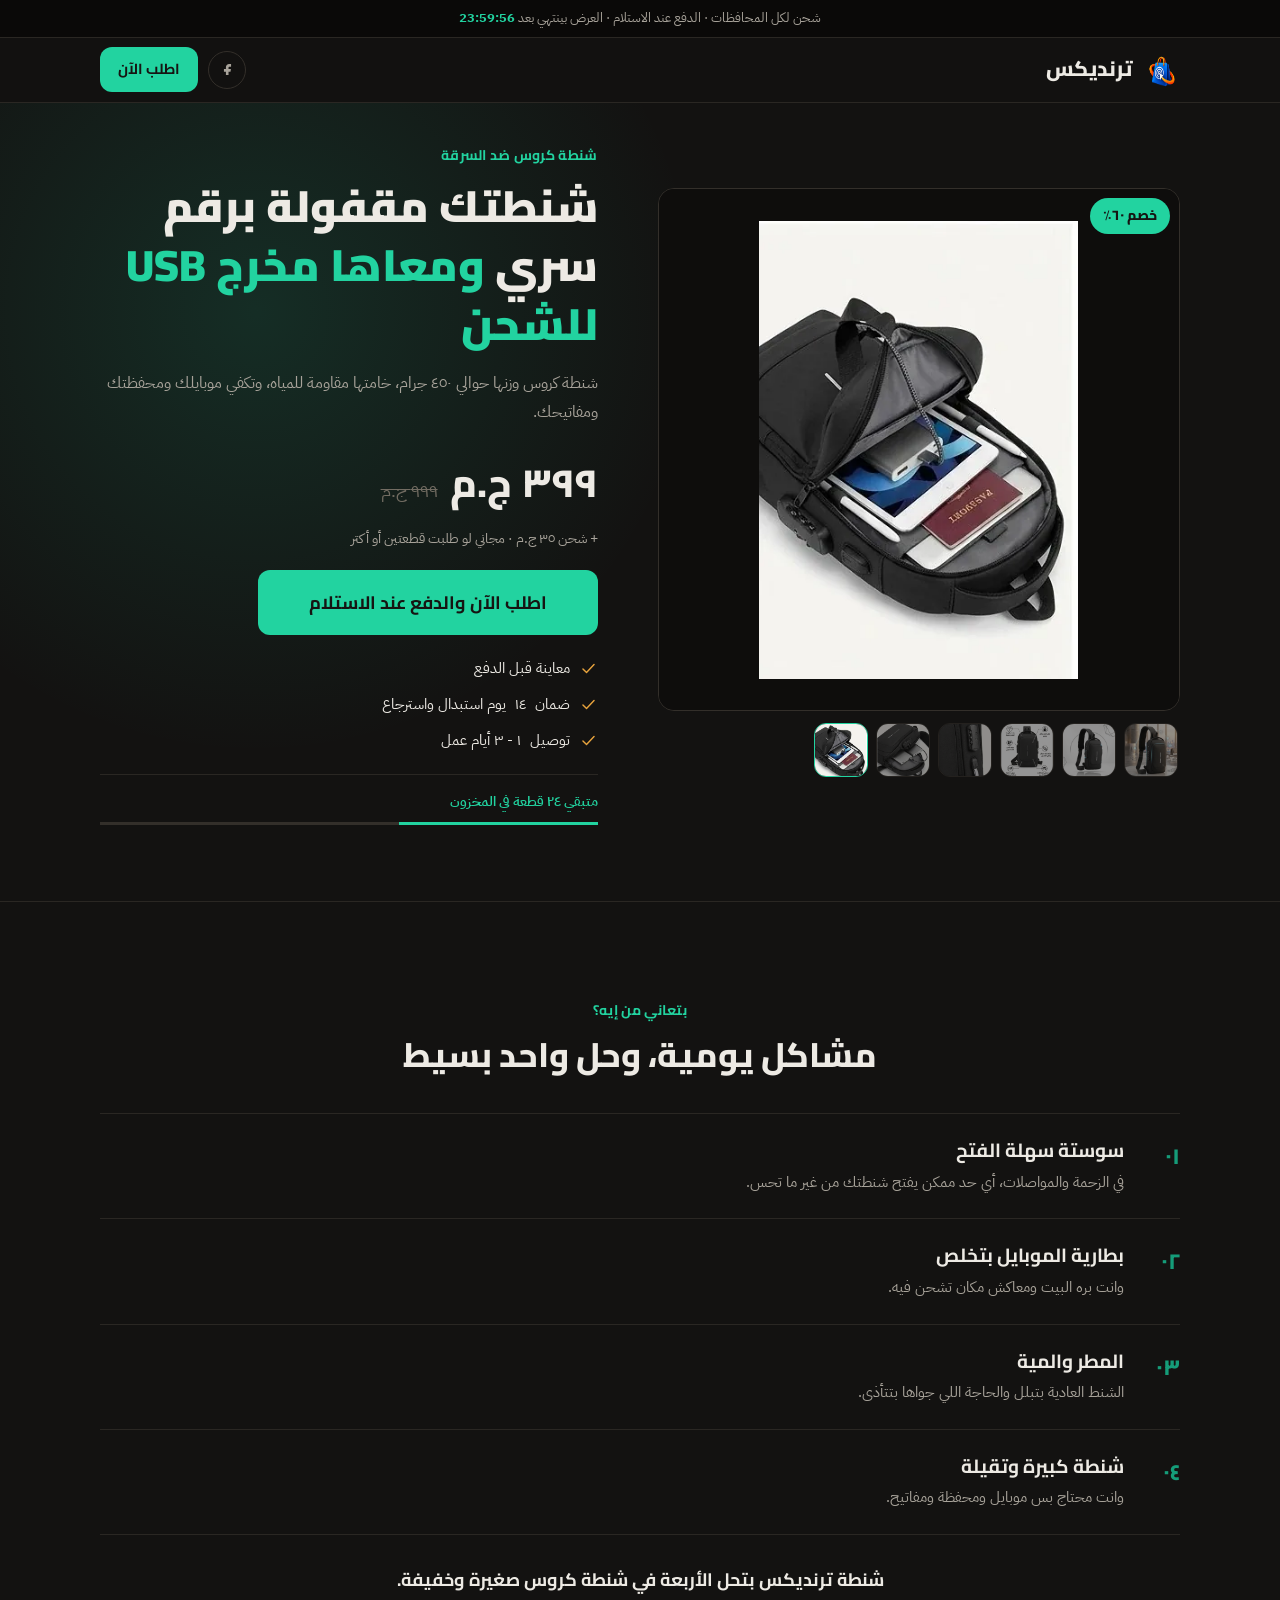
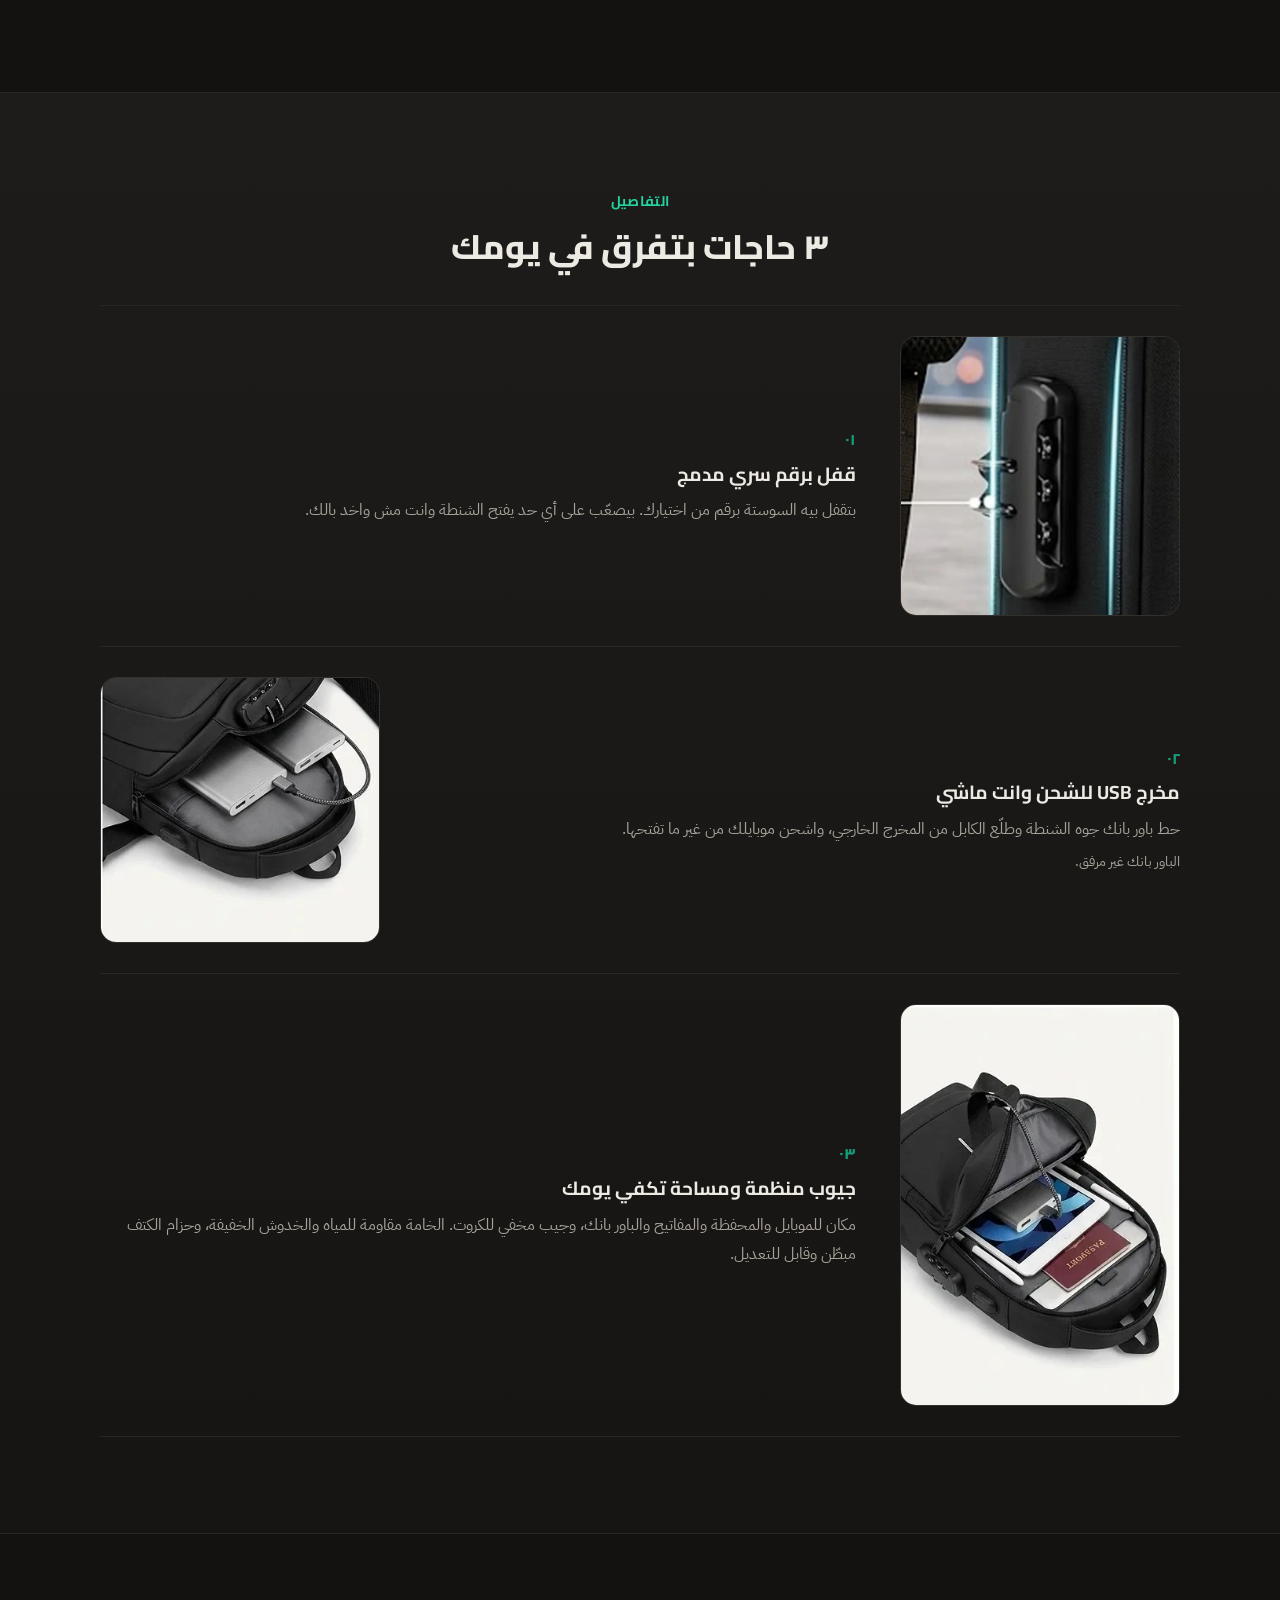
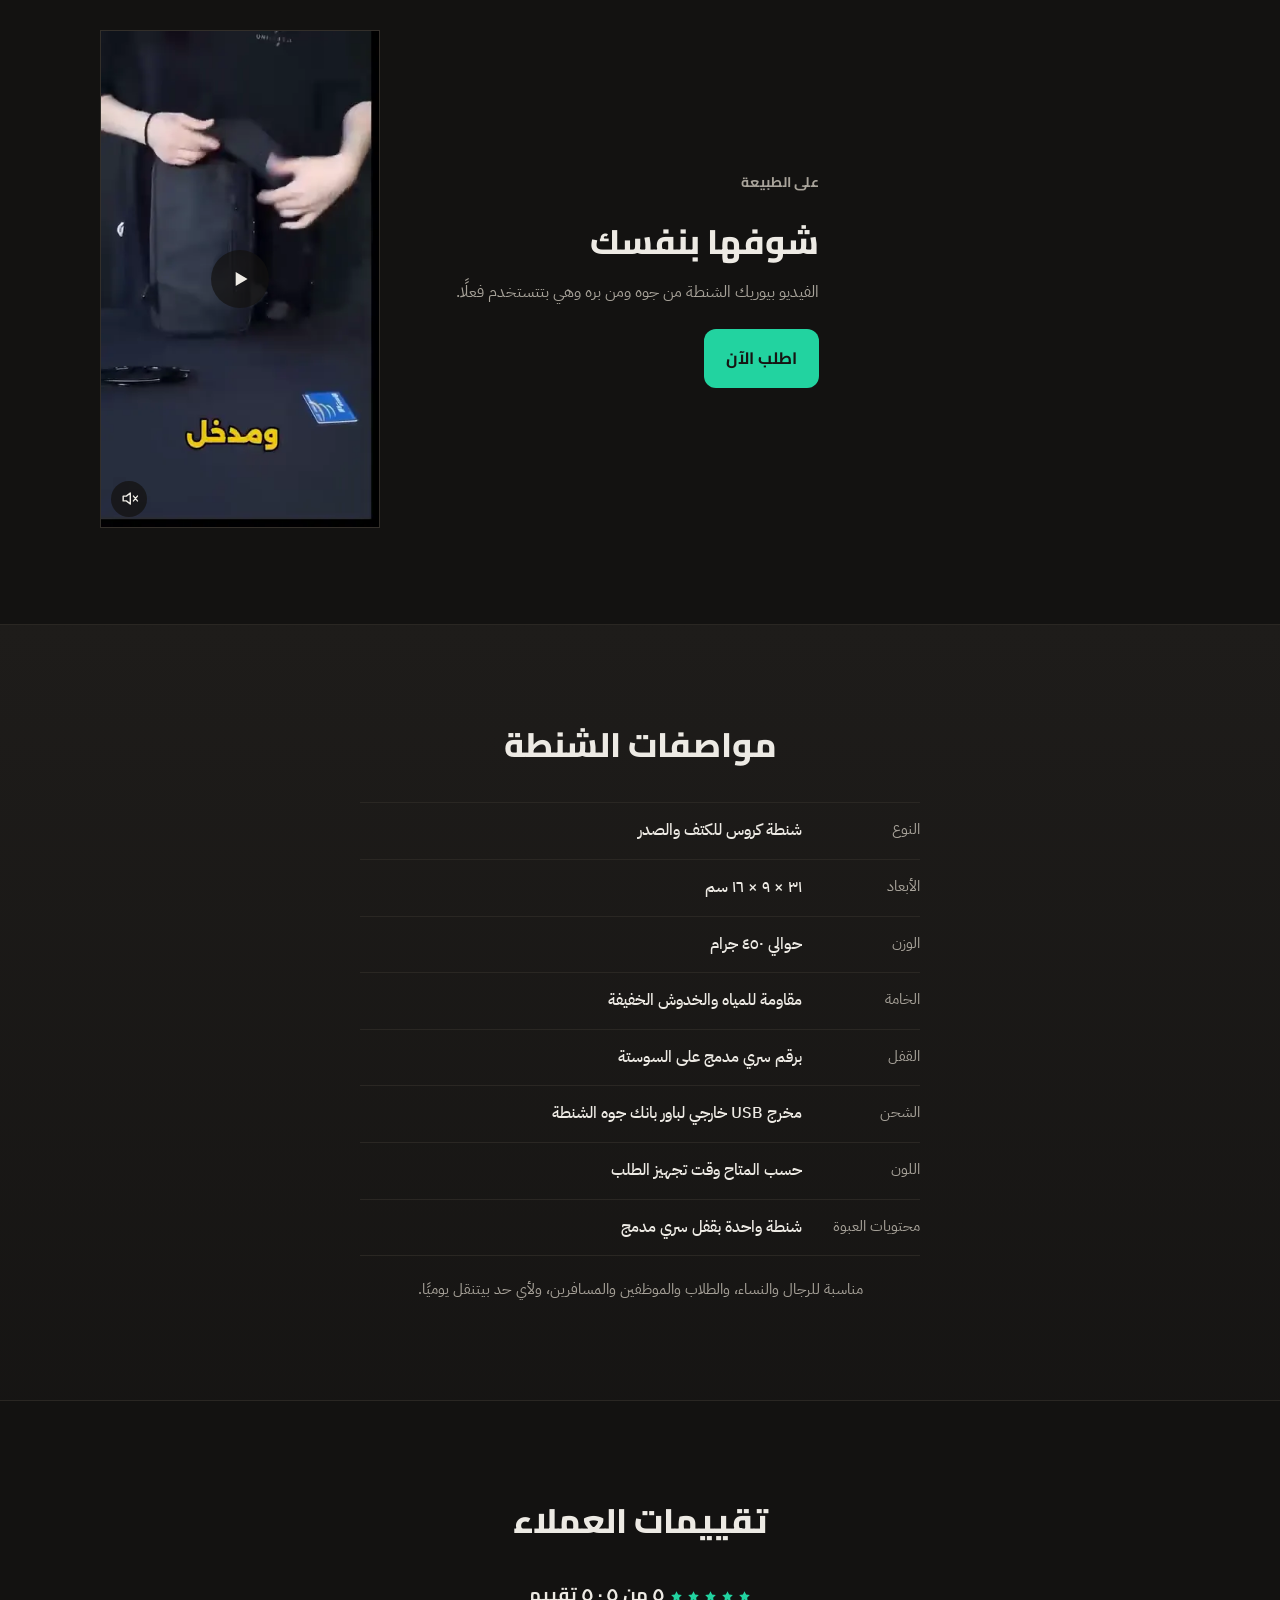
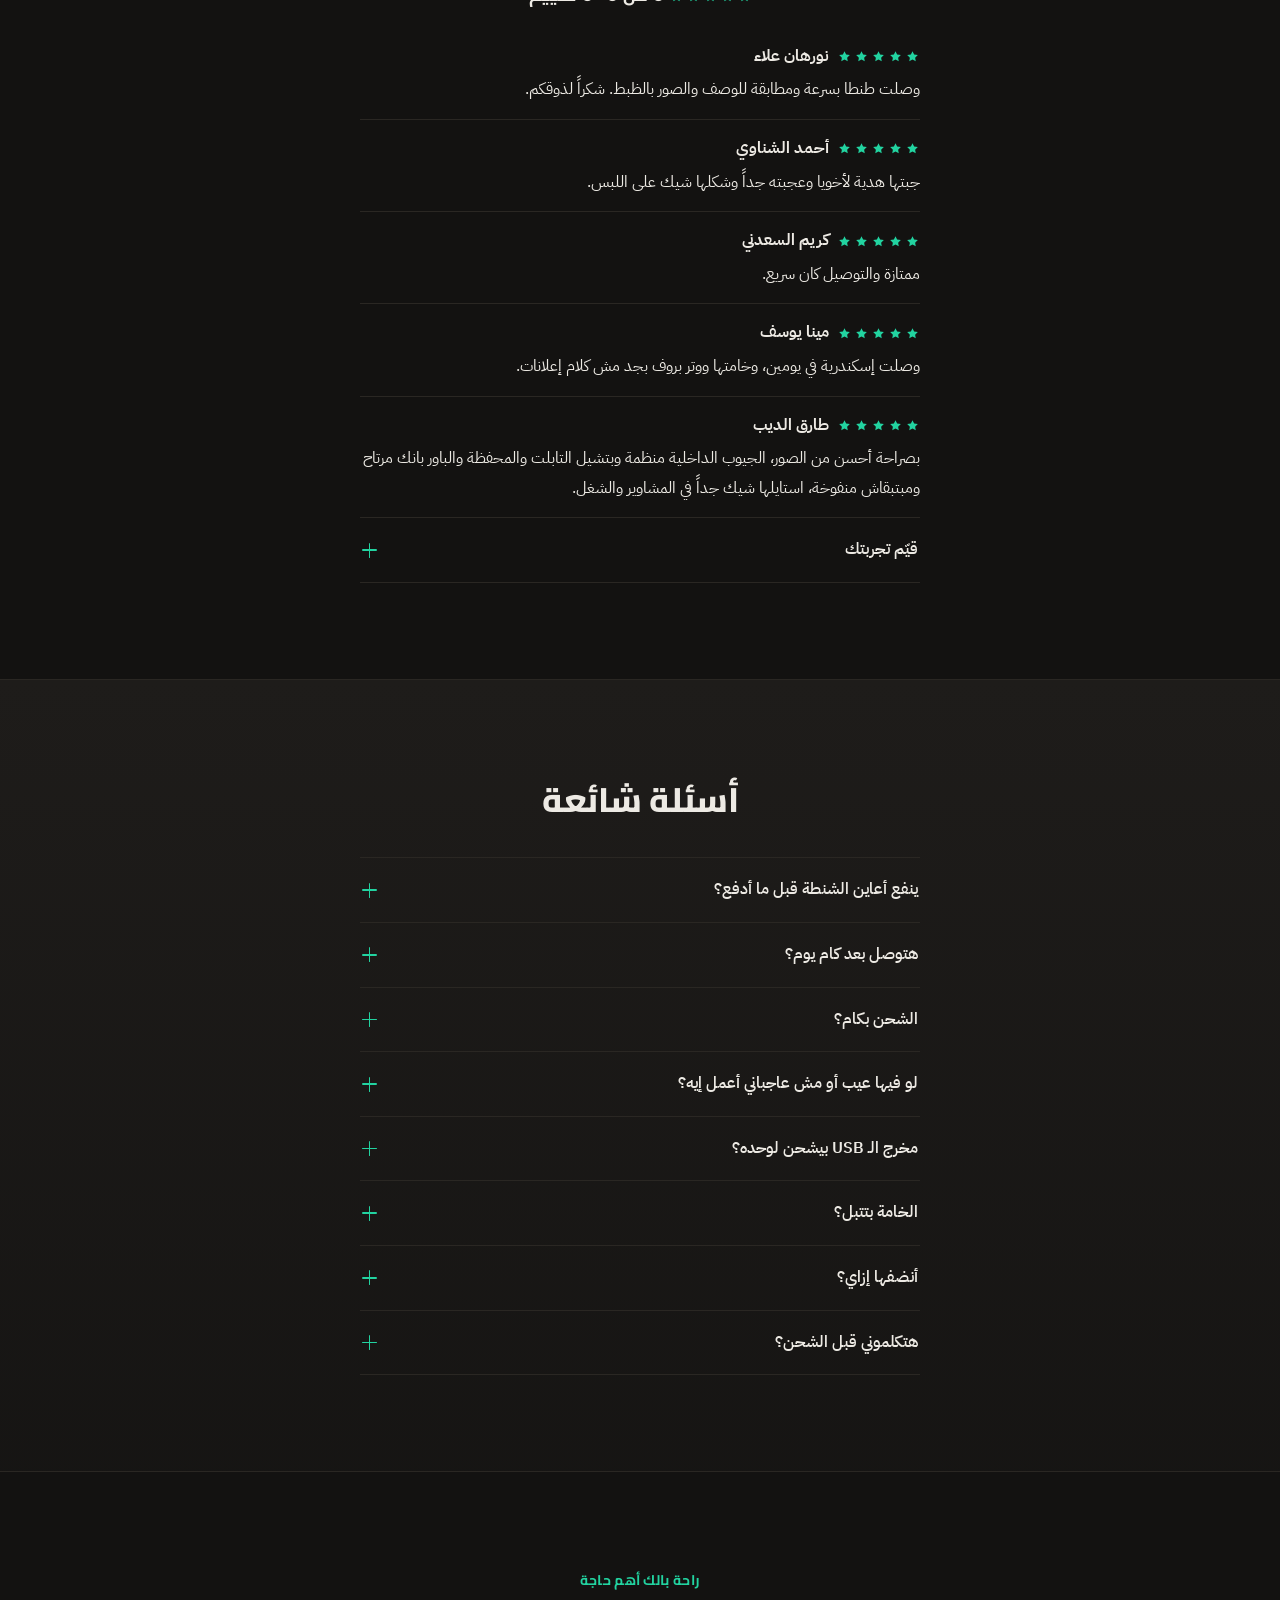
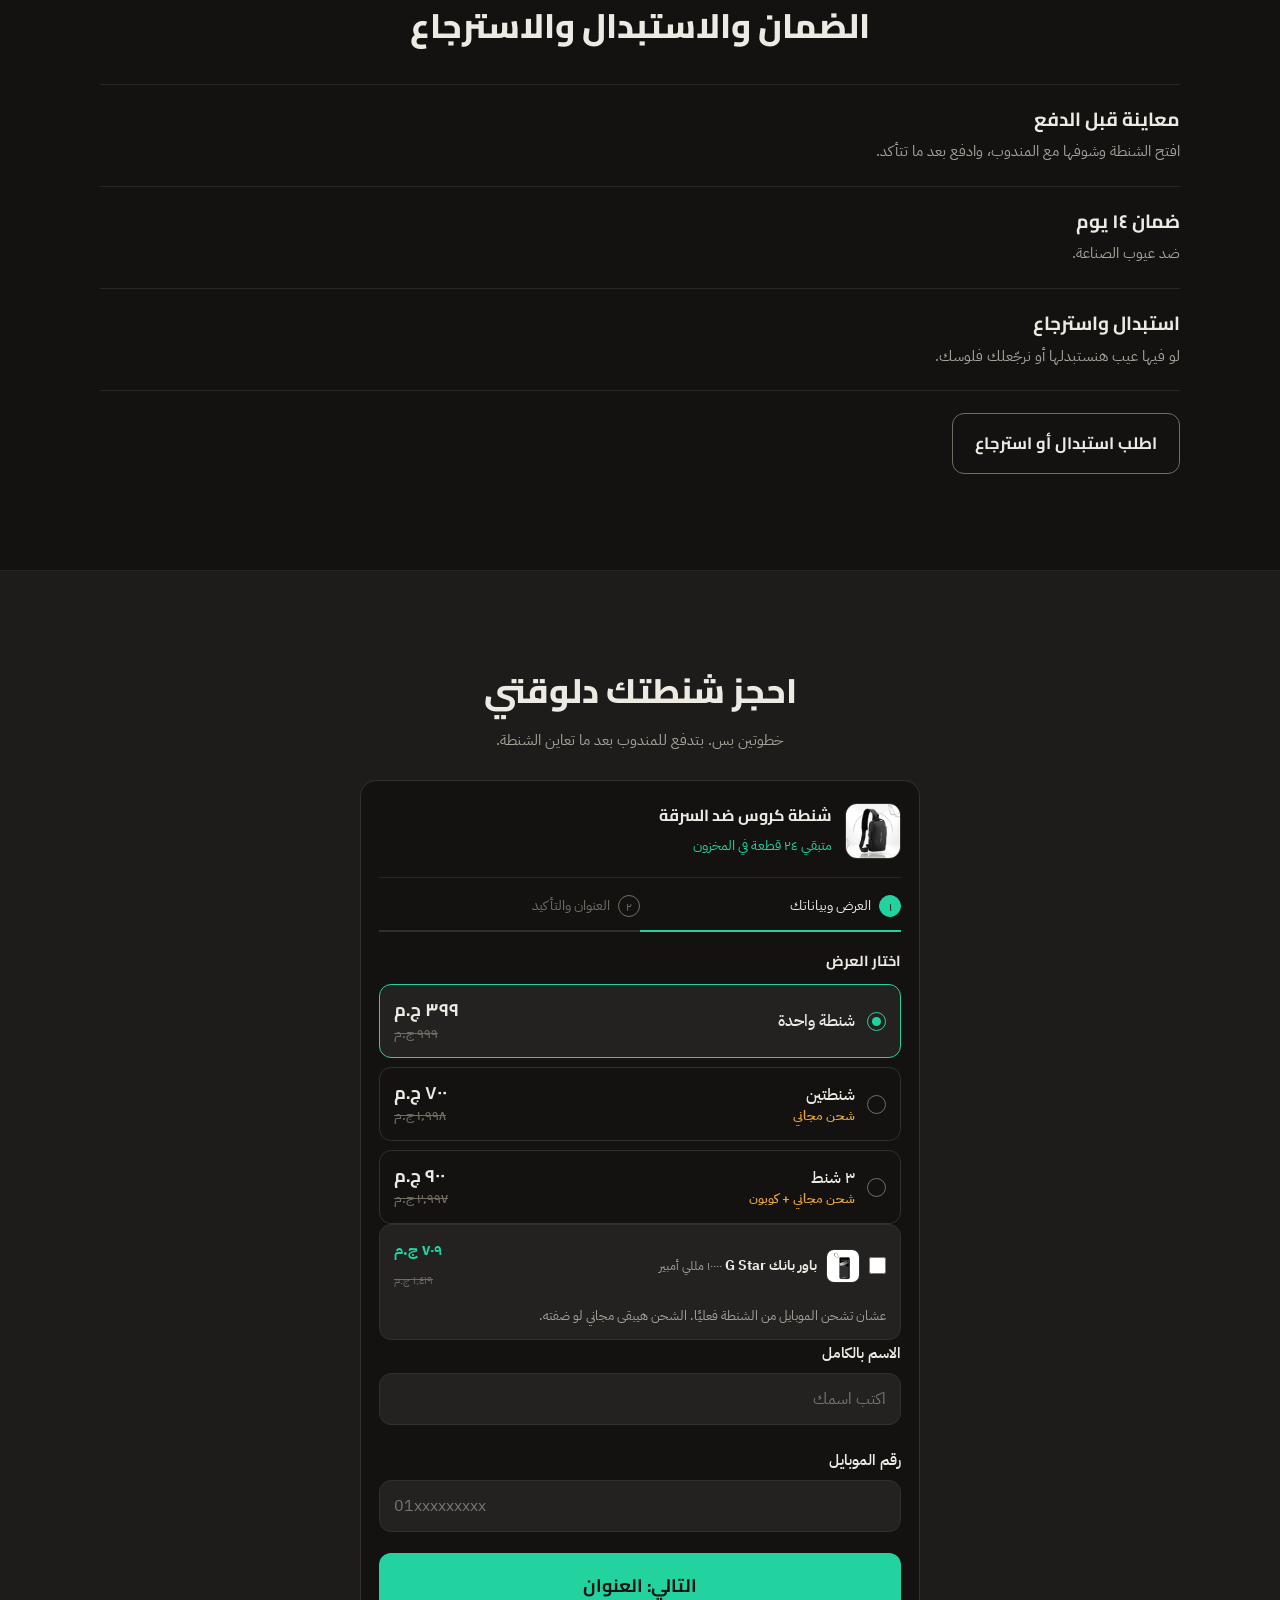
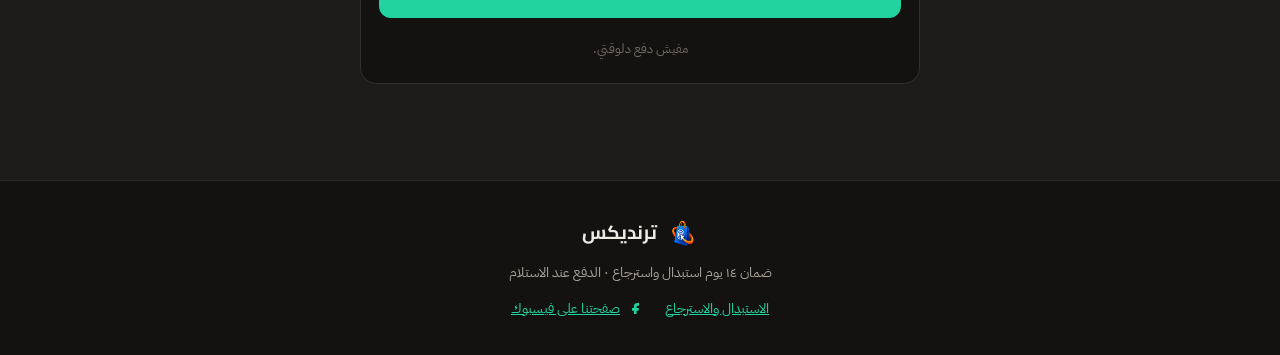
==== commit 8e7e7725: "Add files via upload" ====
--- a/index.html
+++ b/index.html
@@ -52,6 +52,7 @@
     <symbol id="i-sound" viewBox="0 0 24 24"><path d="M4 9v6h4l5 4V5L8 9z"/><path d="M16.5 8.5a5 5 0 0 1 0 7M19 6a8.5 8.5 0 0 1 0 12"/></symbol>
     <symbol id="i-mute" viewBox="0 0 24 24"><path d="M4 9v6h4l5 4V5L8 9z"/><path d="M17 9l5 6M22 9l-5 6"/></symbol>
     <symbol id="i-star" viewBox="0 0 24 24"><path d="M12 3.5l2.6 5.4 5.9.8-4.3 4.1 1 5.9L12 16.9 6.8 19.7l1-5.9-4.3-4.1 5.9-.8z" fill="currentColor" stroke="none"/></symbol>
+    <symbol id="i-fb" viewBox="0 0 24 24"><path d="M14 8.5h2.5V5.2h-2.5C11.7 5.2 10 6.9 10 9.2v2.3H7.5v3.3H10V19h3.3v-4.2h2.5l.5-3.3h-3v-1.8c0-.9.4-1.2 1.2-1.2z" fill="currentColor" stroke="none"/></symbol>
   </defs>
 </svg>
 
@@ -60,7 +61,10 @@
 <header class="hdr">
   <div class="wrap hdr-in">
     <a class="logo" href="#top" aria-label="ترنديكس"><img src="assets/img/logo-mark.png" width="38" height="38" alt=""><span data-brand>ترنديكس</span></a>
-    <a class="btn btn-sm" href="#order" data-cta>اطلب الآن</a>
+    <div class="hdr-actions">
+      <a class="icon-link" id="fbIcon" href="#" target="_blank" rel="noopener" aria-label="صفحتنا على فيسبوك" hidden><svg class="ic"><use href="#i-fb"/></svg></a>
+      <a class="btn btn-sm" href="#order" data-cta>اطلب الآن</a>
+    </div>
   </div>
 </header>
 
@@ -305,7 +309,7 @@
   <div class="wrap">
     <div class="foot-brand"><img src="assets/img/logo-mark.png" width="32" height="32" alt=""><b data-brand>ترنديكس</b></div>
     <p>ضمان <span data-warranty></span> يوم استبدال واسترجاع · الدفع عند الاستلام</p>
-    <p class="flinks"><a id="fRet" href="#" target="_blank" rel="noopener" hidden>الاستبدال والاسترجاع</a><a id="fFb" href="#" target="_blank" rel="noopener" hidden>صفحتنا على فيسبوك</a></p>
+    <p class="flinks"><a id="fRet" href="#" target="_blank" rel="noopener" hidden>الاستبدال والاسترجاع</a><a id="fFb" class="icon-link-inline" href="#" target="_blank" rel="noopener" hidden><svg class="ic"><use href="#i-fb"/></svg> صفحتنا على فيسبوك</a></p>
   </div>
 </footer>
 
--- a/style.css
+++ b/style.css
@@ -2,9 +2,9 @@
   --bg:#131211;--panel:#1E1C1A;--panel2:#242220;
   --ink:#EDEAE4;--dim:#A8A39A;--faint:#726C62;
   --line:#332F2A;--line-soft:#2A2723;
-  --copper:#B48F5C;--copper-d:#8B6F47;--olive:#5C8478;
+  --copper:#22D3A0;--copper-d:#159C79;--olive:#E8A33D;
   --ok:#5C8478;--bad:#C1543C;
-  --r:6px;--rs:3px;--ease:cubic-bezier(.22,.7,.2,1);
+  --r:16px;--rs:12px;--ease:cubic-bezier(.22,.7,.2,1);
 }
 *{box-sizing:border-box;margin:0;padding:0}
 [hidden]{display:none!important}
@@ -25,6 +25,10 @@
 .topbar b{color:var(--copper);font-weight:700}
 .hdr{position:sticky;top:0;z-index:40;background:rgba(19,18,17,.92);-webkit-backdrop-filter:blur(10px);backdrop-filter:blur(10px);border-bottom:1px solid var(--line-soft)}
 .hdr-in{display:flex;align-items:center;justify-content:space-between;height:64px}
+.hdr-actions{display:flex;align-items:center;gap:10px}
+.icon-link{display:grid;place-items:center;width:38px;height:38px;border-radius:50%;border:1px solid var(--line);color:var(--dim);transition:border-color .2s,color .2s}
+.icon-link:hover{border-color:var(--copper);color:var(--copper)}
+.icon-link-inline{display:inline-flex;align-items:center;gap:6px}
 .logo{display:flex;align-items:center;gap:10px;text-decoration:none;font-weight:800;font-size:21px;color:var(--ink);font-family:'Cairo',sans-serif}
 .logo img{border-radius:4px}
 
@@ -35,16 +39,21 @@
 .btn:disabled{opacity:.5;cursor:not-allowed}
 .btn-sm{padding:9px 18px;font-size:14.5px}
 .btn-lg{width:100%;padding:16px 20px;font-size:18px}
+.btn-lg[data-cta]{animation:breathe 3.2s ease-in-out infinite}
+@keyframes breathe{0%,100%{box-shadow:0 0 0 0 rgba(34,211,160,.35)}50%{box-shadow:0 0 0 10px rgba(34,211,160,0)}}
+@media (prefers-reduced-motion:reduce){.btn-lg[data-cta]{animation:none}}
 .btn-ghost{background:transparent;border:1px solid var(--faint);color:var(--ink);margin-top:22px}
 .btn-ghost:hover{background:var(--panel2);border-color:var(--copper)}
 .link{background:none;border:0;color:var(--copper);font-weight:600;cursor:pointer;padding:8px;font-size:15px}
 
 /* الهيرو: نفس خلفية الصفحة، من غير كارت أبيض */
-.hero{padding:24px 0 46px;border-bottom:1px solid var(--line-soft)}
+.hero{position:relative;padding:24px 0 46px;border-bottom:1px solid var(--line-soft);overflow:hidden}
+.hero::before{content:"";position:absolute;top:-30%;inset-inline-end:-15%;width:70%;aspect-ratio:1;background:radial-gradient(circle,rgba(34,211,160,.14),transparent 70%);pointer-events:none;z-index:0}
+.hero .wrap{position:relative;z-index:1}
 .hero-grid{display:grid;gap:30px}
 .gallery{position:relative;min-width:0}
 .badge{position:absolute;top:10px;inset-inline-start:10px;z-index:3;background:var(--copper);color:#161412;font-weight:800;font-size:14px;padding:5px 13px;border-radius:99px;font-family:'Cairo',sans-serif}
-.slides{display:flex;overflow-x:auto;scroll-snap-type:x mandatory;scrollbar-width:none;border:1px solid var(--line);-webkit-overflow-scrolling:touch;overscroll-behavior-x:contain}
+.slides{display:flex;overflow-x:auto;scroll-snap-type:x mandatory;scrollbar-width:none;border:1px solid var(--line);border-radius:var(--r);-webkit-overflow-scrolling:touch;overscroll-behavior-x:contain}
 .slides::-webkit-scrollbar{display:none}
 .slide{position:relative;flex:0 0 100%;scroll-snap-align:center;aspect-ratio:1;overflow:hidden;background:var(--panel)}
 .slide img{position:absolute;inset:0;width:100%;height:100%;object-fit:cover}
@@ -53,7 +62,7 @@
 .slide.fit.white{background:#EDEAE4}
 .thumbs{display:flex;gap:8px;margin-top:10px;overflow-x:auto;scrollbar-width:none;padding:2px}
 .thumbs::-webkit-scrollbar{display:none}
-.thumbs button{flex:none;width:54px;height:54px;border:1px solid var(--line);background:var(--panel);padding:0;overflow:hidden;cursor:pointer;opacity:.55;transition:opacity .2s,border-color .2s}
+.thumbs button{flex:none;width:54px;height:54px;border:1px solid var(--line);border-radius:var(--rs);background:var(--panel);padding:0;overflow:hidden;cursor:pointer;opacity:.55;transition:opacity .2s,border-color .2s}
 .thumbs button.on{border-color:var(--copper);opacity:1}
 .thumbs img{width:100%;height:100%;object-fit:cover}
 
@@ -77,7 +86,7 @@
 
 /* الأقسام */
 .sec{padding:clamp(50px,9vw,96px) 0}
-.panel{background:var(--panel);border-top:1px solid var(--line-soft);border-bottom:1px solid var(--line-soft)}
+.panel{background:linear-gradient(180deg,var(--panel),var(--bg) 140%);border-top:1px solid var(--line-soft);border-bottom:1px solid var(--line-soft)}
 .eyebrow{color:var(--copper);font-weight:700;font-size:14px;text-align:center;letter-spacing:.3px;margin-bottom:8px;font-family:'Cairo',sans-serif}
 h2{font-size:clamp(24px,5.5vw,34px);line-height:1.4;font-weight:800;color:var(--ink);text-align:center;margin-bottom:34px}
 h3{font-size:19px;line-height:1.5;font-weight:700;color:var(--ink);font-family:'Cairo',sans-serif}
@@ -93,7 +102,7 @@
 /* المميزات: صف صورة+نص بخط فاصل بس، من غير كارت */
 .frow{display:grid;gap:20px;align-items:center;padding:30px 0;border-bottom:1px solid var(--line-soft)}
 .frow:first-of-type{border-top:1px solid var(--line-soft)}
-.fimg{border:1px solid var(--line);overflow:hidden;background:#0E0D0C}
+.fimg{border:1px solid var(--line);border-radius:var(--r);overflow:hidden;background:#0E0D0C}
 .fimg img{width:100%;height:auto;display:block}
 .fnum{display:block;font-family:'Cairo',sans-serif;font-weight:800;color:var(--copper-d);font-size:15px;margin-bottom:6px}
 .ftxt h3{margin-bottom:8px}
@@ -154,9 +163,9 @@
 /* قسم الطلب */
 .order-sec{background:var(--panel);border-top:1px solid var(--line-soft);scroll-margin-top:66px}
 .order-sub{text-align:center;color:var(--dim);margin:-22px 0 26px;font-size:15px}
-.form{background:var(--bg);border:1px solid var(--line);padding:20px 18px 22px;display:grid;gap:16px}
+.form{background:var(--bg);border:1px solid var(--line);border-radius:var(--r);padding:20px 18px 22px;display:grid;gap:16px;overflow:hidden}
 .fhead{display:flex;gap:13px;align-items:center;padding-bottom:16px;border-bottom:1px solid var(--line-soft)}
-.fhead img{width:56px;height:56px;object-fit:cover;border:1px solid var(--line)}
+.fhead img{width:56px;height:56px;object-fit:cover;border:1px solid var(--line);border-radius:var(--rs)}
 .fhead b{display:block;font-family:'Cairo',sans-serif;font-size:16px}
 .fhead span{font-size:13.5px;color:var(--copper)}
 
@@ -167,11 +176,11 @@
 .steps li i{width:22px;height:22px;border-radius:50%;border:1.5px solid currentColor;display:grid;place-items:center;font-style:normal;font-size:12px;flex:none}
 .steps li.on i{background:var(--copper);color:#161412;border-color:var(--copper)}
 
-.addon{border:1px solid var(--line);background:var(--panel2)}
+.addon{border:1px solid var(--line);border-radius:var(--rs);background:var(--panel2);overflow:hidden}
 .addon-row{display:flex;align-items:center;gap:9px;padding:12px 14px;cursor:pointer}
 .addon-row input{width:17px;height:17px;accent-color:var(--copper);flex:none}
-.addon-row img{width:34px;height:34px;object-fit:cover;border:1px solid var(--line);flex:none;border-radius:3px}
-.at{flex:1;min-width:0;font-size:13.5px;font-weight:700;line-height:1.4;overflow:hidden;text-overflow:ellipsis;white-space:nowrap}
+.addon-row img{width:34px;height:34px;object-fit:cover;border:1px solid var(--line);flex:none;border-radius:8px}
+.at{flex:1;min-width:0;font-size:13.5px;font-weight:700;line-height:1.45;display:-webkit-box;-webkit-line-clamp:2;-webkit-box-orient:vertical;overflow:hidden;white-space:normal;overflow-wrap:anywhere}
 .at small{font-weight:400;color:var(--dim);font-size:12px}
 .ap{text-align:end;flex:none}
 .ap b{display:block;font-size:15px;font-weight:700;color:var(--copper);white-space:nowrap}
@@ -188,7 +197,7 @@
 fieldset{border:0;min-width:0}
 legend{font-weight:700;font-size:14.5px;margin-bottom:9px;font-family:'Cairo',sans-serif}
 .offers{display:grid;gap:9px}
-.offer{position:relative;display:flex;align-items:center;gap:12px;border:1px solid var(--line);padding:13px 14px;cursor:pointer;font-weight:500;transition:border-color .2s,background .2s;-webkit-tap-highlight-color:transparent}
+.offer{position:relative;display:flex;align-items:center;gap:12px;border:1px solid var(--line);border-radius:var(--rs);padding:13px 14px;cursor:pointer;font-weight:500;transition:border-color .2s,background .2s;-webkit-tap-highlight-color:transparent}
 .offer input{position:absolute;opacity:0;pointer-events:none}
 .offer .dot{flex:none;width:19px;height:19px;border-radius:50%;border:1.5px solid var(--faint);display:grid;place-items:center;transition:.2s}
 .offer .dot::after{content:"";width:9px;height:9px;border-radius:50%;background:var(--copper);transform:scale(0);transition:transform .2s var(--ease)}
@@ -202,7 +211,7 @@
 .offer .p{margin-inline-start:auto;text-align:end;line-height:1.35}
 .offer .p b{display:block;font-size:18px;font-family:'Cairo',sans-serif}
 .offer .p s{color:var(--faint);font-size:12.5px}
-.recap{display:flex;align-items:center;justify-content:space-between;background:var(--panel2);border:1px solid var(--line);padding:12px 14px}
+.recap{display:flex;align-items:center;justify-content:space-between;background:var(--panel2);border:1px solid var(--line);border-radius:var(--rs);padding:12px 14px}
 .recap div{display:flex;flex-direction:column;gap:2px}
 .recap span{color:var(--dim);font-size:13px}
 .recap b{font-size:18px;font-family:'Cairo',sans-serif}
@@ -228,14 +237,14 @@
 
 /* صفحة الشكر */
 .tk{padding:70px 0}
-.tk-box{max-width:520px;margin:auto;text-align:center;border:1px solid var(--line);padding:36px 22px;background:var(--panel)}
+.tk-box{max-width:520px;margin:auto;text-align:center;border:1px solid var(--line);border-radius:var(--r);padding:36px 22px;background:var(--panel)}
 .tk-check{width:56px;height:56px;border-radius:50%;background:var(--olive);display:grid;place-items:center;margin:0 auto 18px}
 .tk-check .ic{width:28px;height:28px;color:#fff;stroke-width:2.4}
 .tk-box h1{font-size:26px;margin-bottom:8px}
 .tk-box p{color:var(--dim)}
 .tk-id{font-family:'Cairo',sans-serif;font-weight:800;color:var(--copper);font-size:19px;margin:14px 0}
 .tk-sum{text-align:start;border-top:1px solid var(--line-soft);border-bottom:1px solid var(--line-soft);margin:22px 0;padding:14px 0;display:grid;gap:6px}
-.tk-coupon{border:1px dashed var(--copper-d);padding:14px;margin-top:18px;background:var(--panel2)}
+.tk-coupon{border:1px dashed var(--copper-d);border-radius:var(--rs);padding:14px;margin-top:18px;background:var(--panel2)}
 .tk-coupon b{font-size:21px;letter-spacing:1px;direction:ltr;display:inline-block;color:var(--copper)}
 .tk-box .btn{margin-top:22px}
 
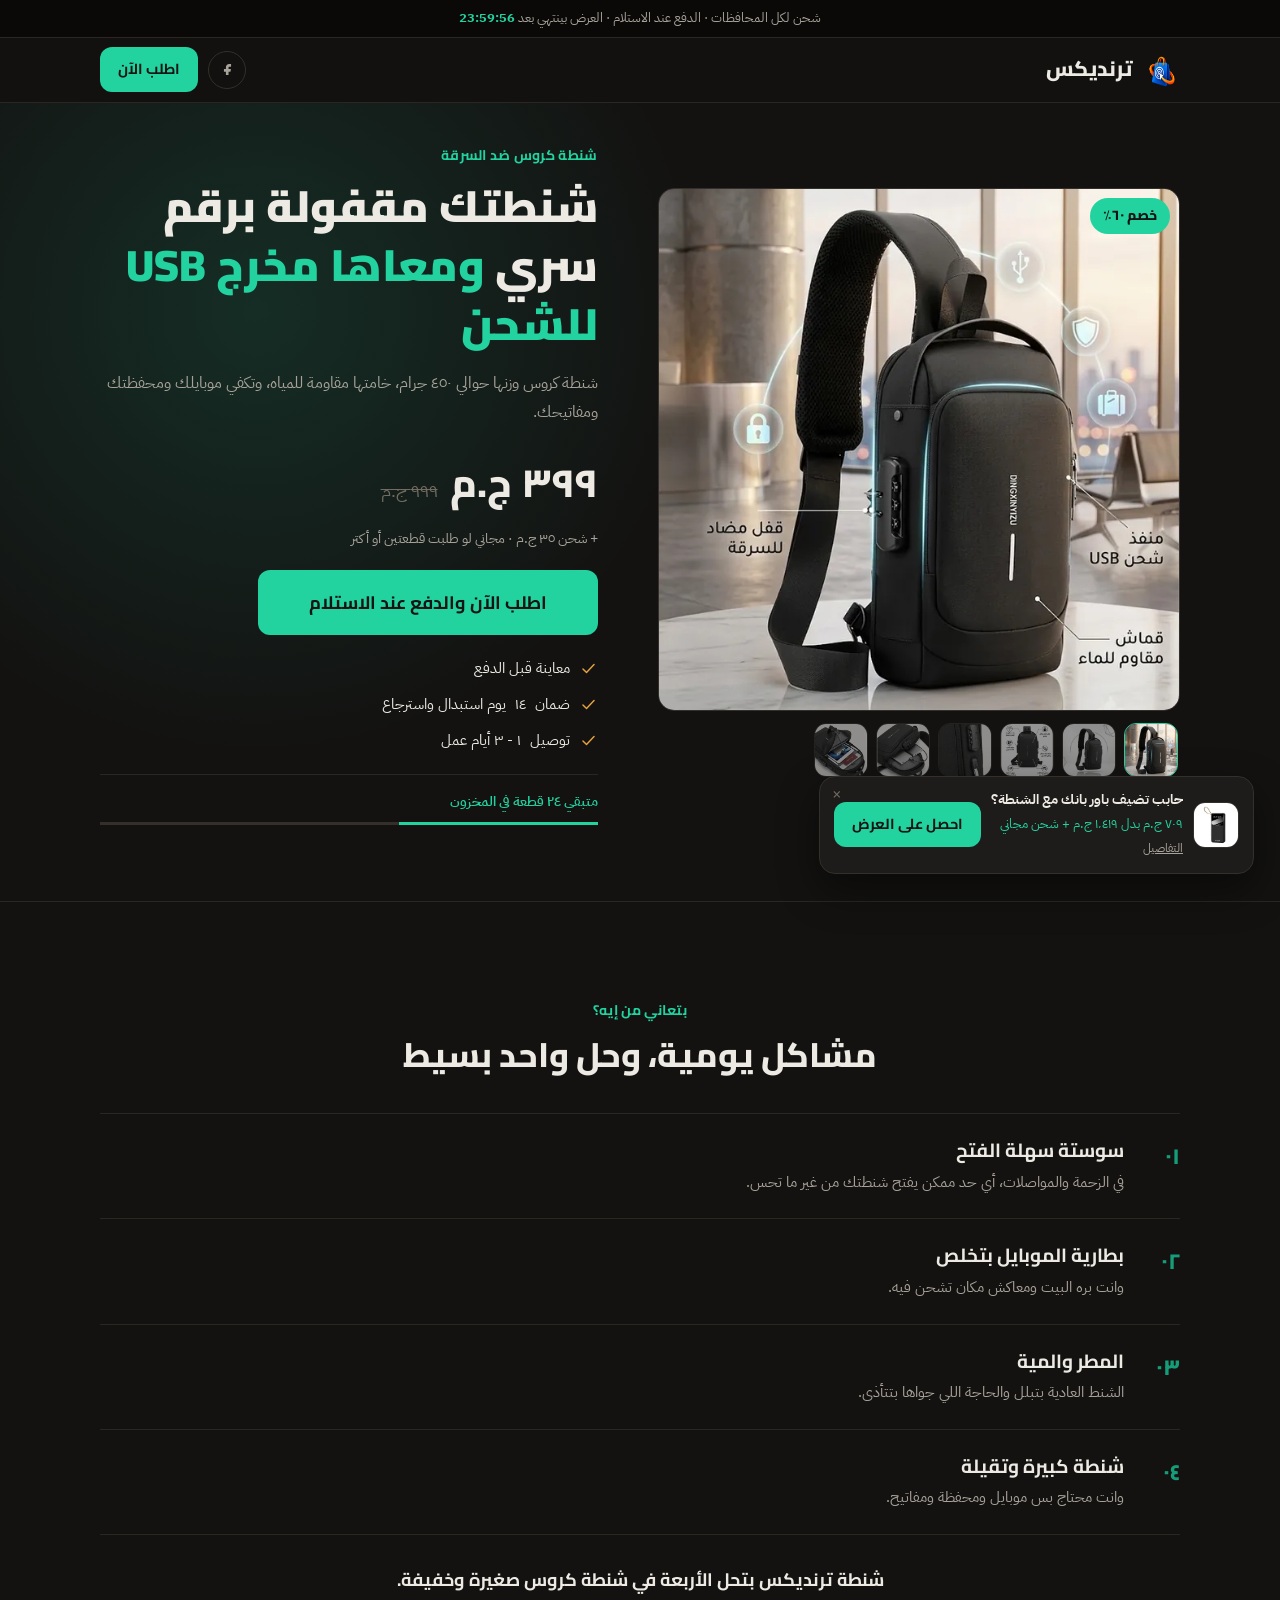
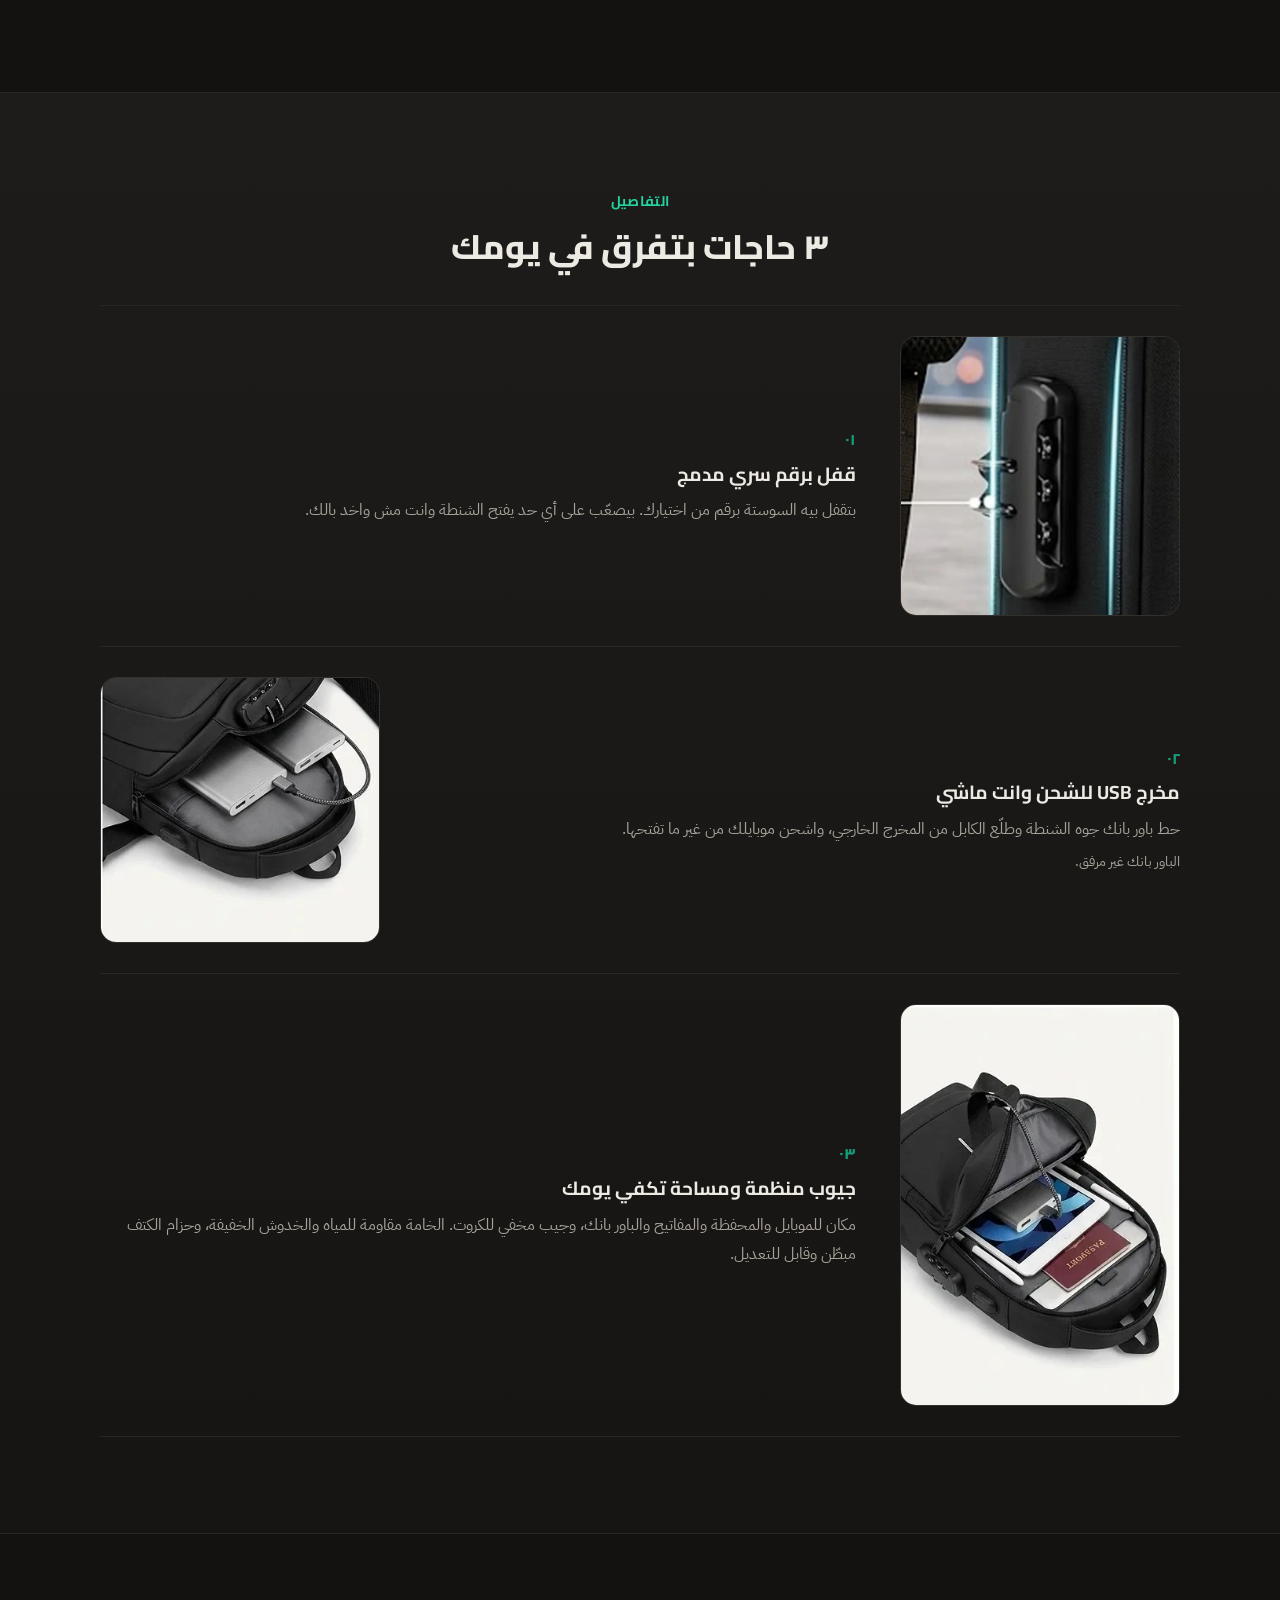
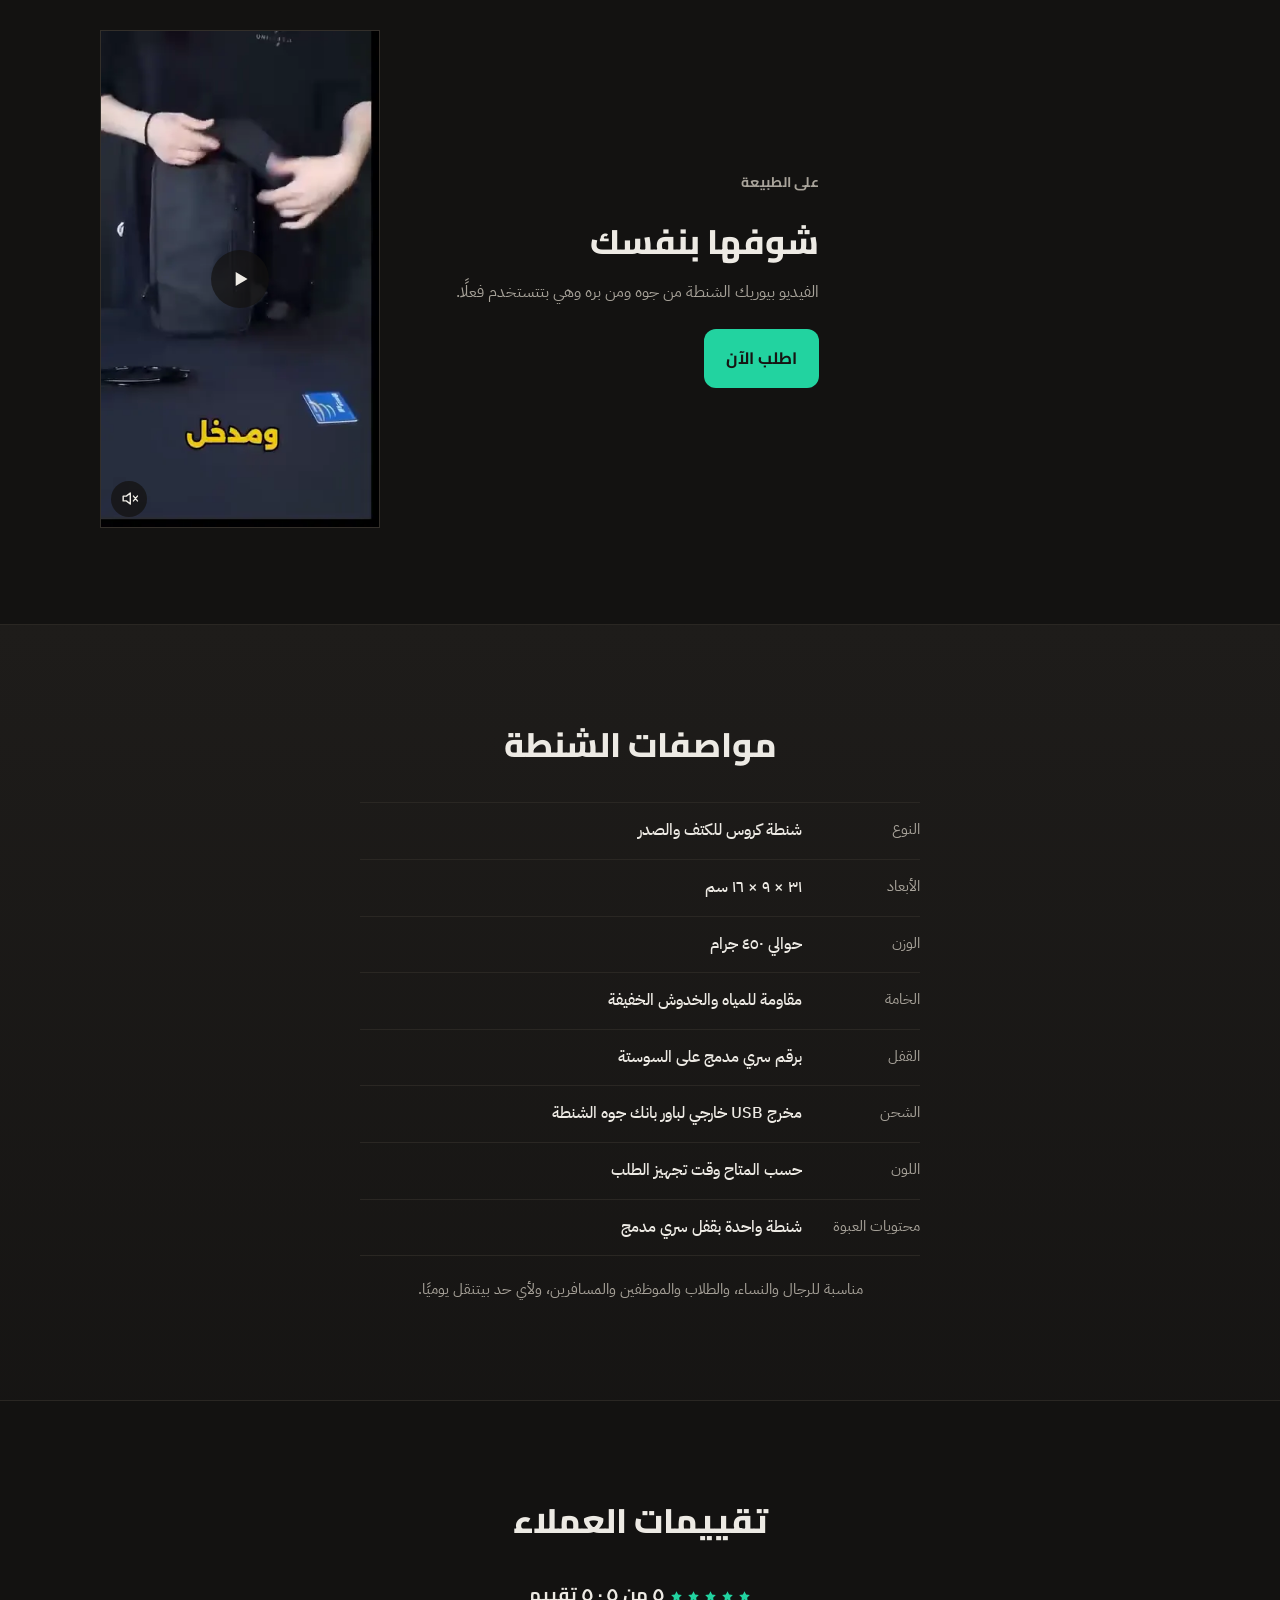
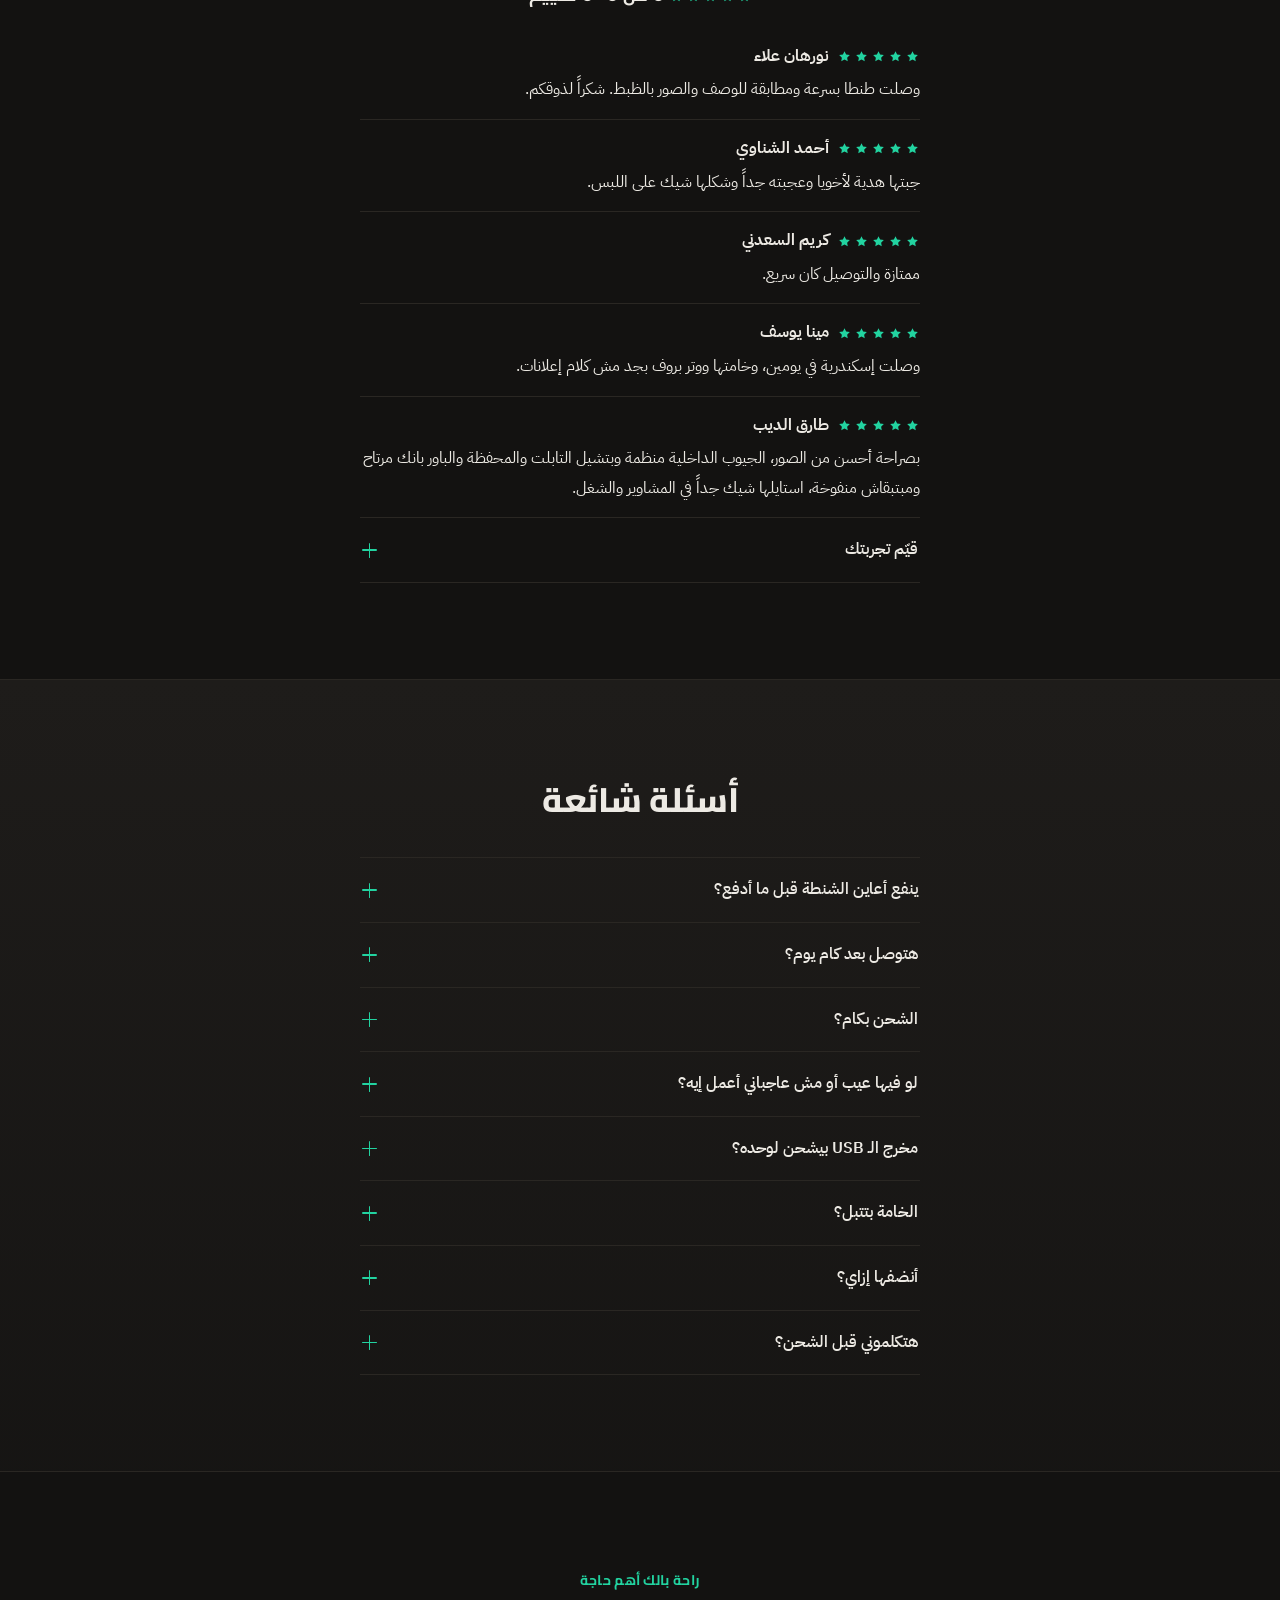
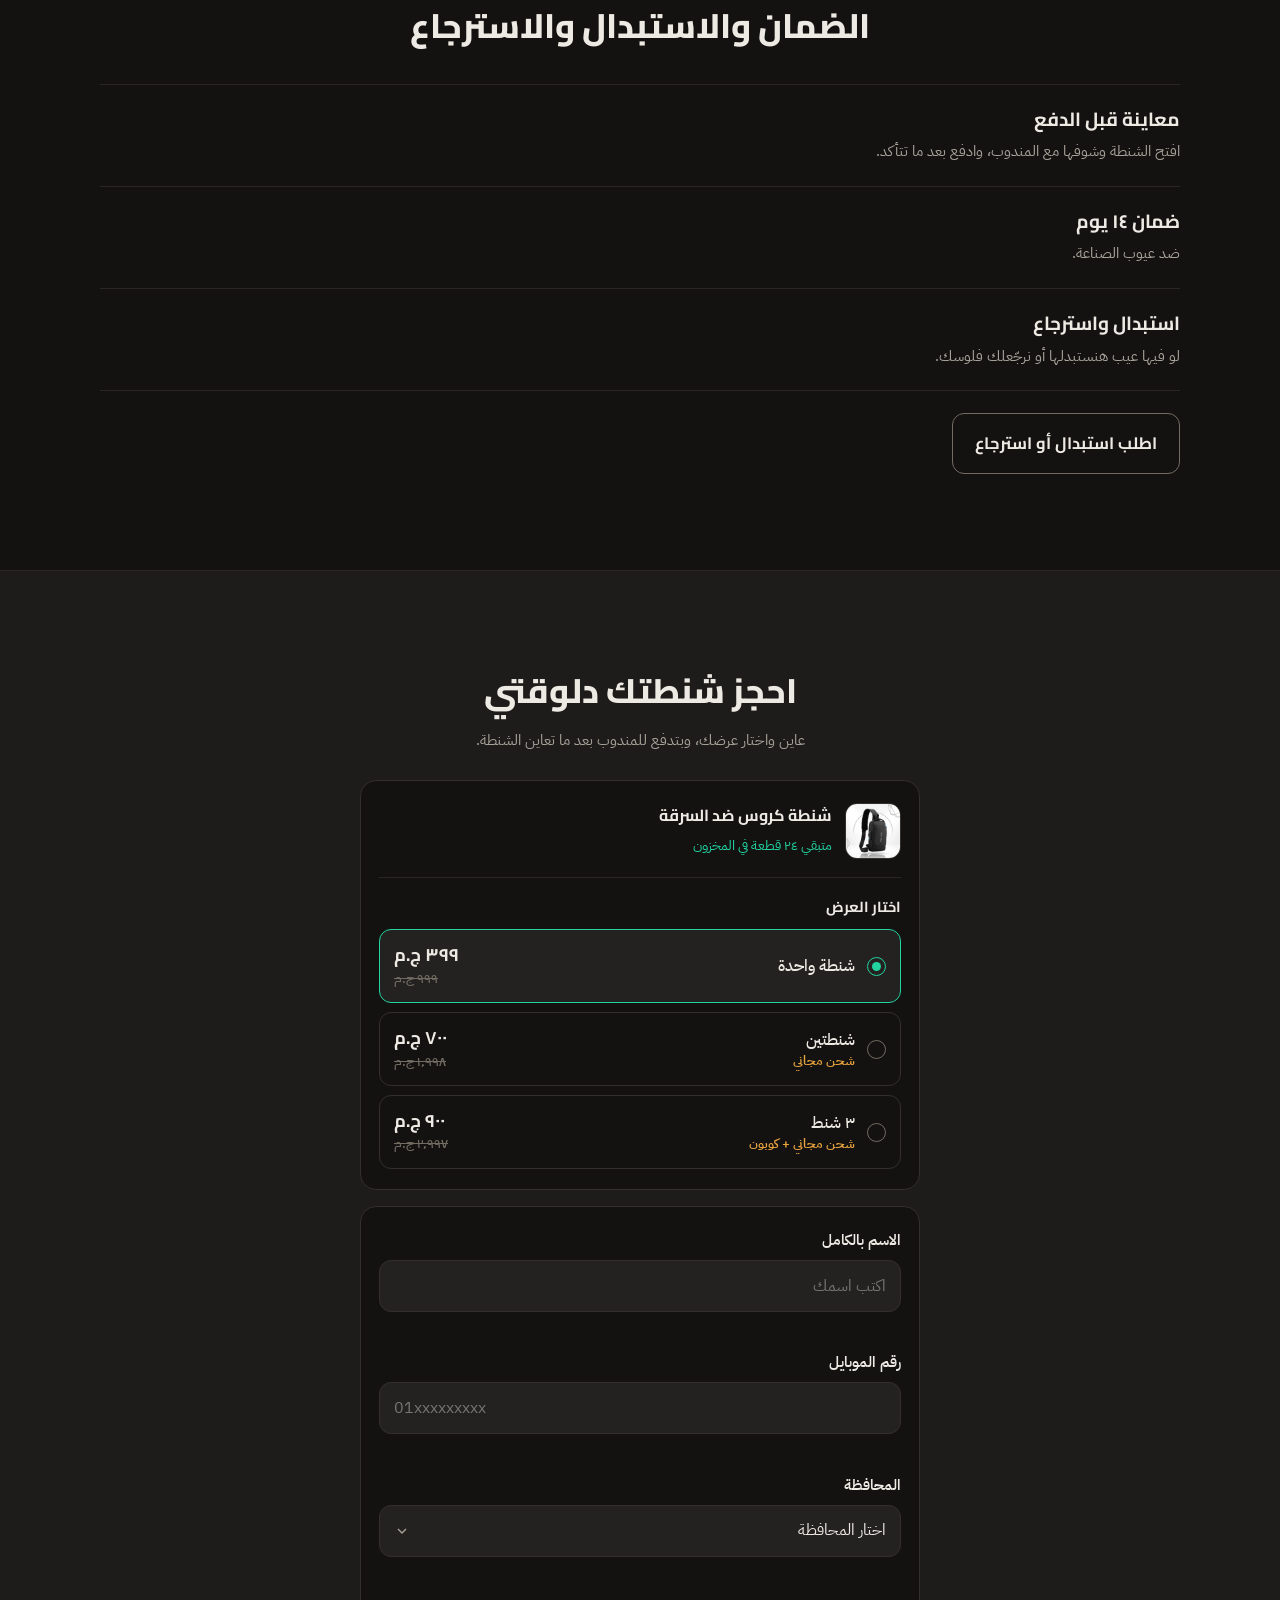
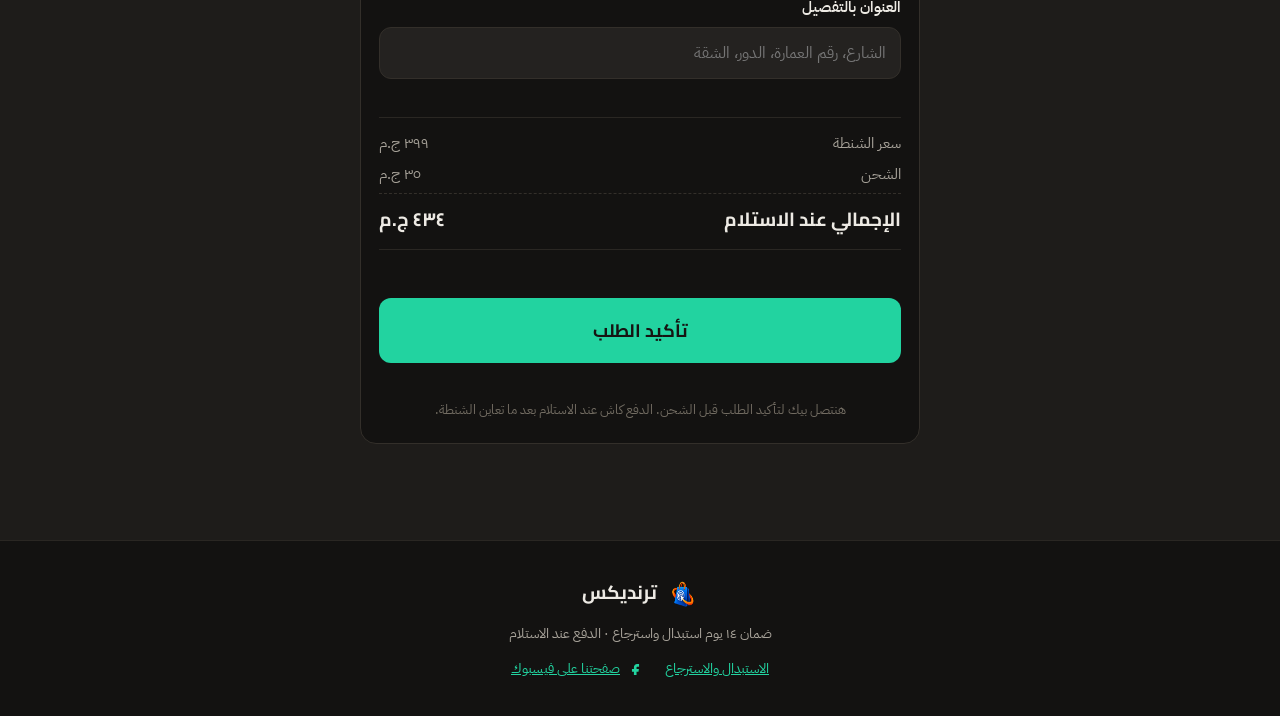
==== commit c432cdc9: "Add files via upload" ====
--- a/index.html
+++ b/index.html
@@ -253,54 +253,45 @@
 <section class="sec order-sec" id="order">
   <div class="wrap narrow">
     <h2>احجز شنطتك دلوقتي</h2>
-    <p class="order-sub">خطوتين بس. بتدفع للمندوب بعد ما تعاين الشنطة.</p>
-
-    <form id="f" class="form" novalidate>
+    <p class="order-sub">عاين واختار عرضك، وبتدفع للمندوب بعد ما تعاين الشنطة.</p>
+
+    <div class="offer-card">
       <div class="fhead">
         <img src="assets/img/clean-640.webp" width="60" height="60" alt="" loading="lazy">
         <div><b>شنطة كروس ضد السرقة</b><span id="formStock"></span></div>
       </div>
-
-      <ol class="steps" aria-label="خطوات الطلب">
-        <li class="on" id="st1"><i>١</i> العرض وبياناتك</li>
-        <li id="st2"><i>٢</i> العنوان والتأكيد</li>
-      </ol>
-
-      <div class="step" id="step1">
-        <fieldset class="offers" id="offers"><legend>اختار العرض</legend></fieldset>
-
-        <div class="addon" id="addonBox">
-          <label class="addon-row">
-            <input type="checkbox" id="addonChk">
-            <img src="assets/img/pb-clean-500.webp" width="44" height="44" alt="">
-            <b class="at">باور بانك G Star <small>١٠٠٠٠ مللي أمبير</small></b>
-            <span class="ap"><b id="addonPrice"></b><s id="addonOld"></s></span>
-          </label>
-          <p class="addon-note">عشان تشحن الموبايل من الشنطة فعليًا. الشحن هيبقى مجاني لو ضفته.</p>
-        </div>
-
-        <div class="fld"><label for="fullname">الاسم بالكامل</label><input id="fullname" name="fullname" autocomplete="name" enterkeyhint="next" placeholder="اكتب اسمك"><small class="ferr" id="e-name"></small></div>
-        <div class="fld"><label for="phone">رقم الموبايل</label><input id="phone" name="phone" type="tel" inputmode="numeric" autocomplete="tel" enterkeyhint="next" placeholder="01xxxxxxxxx" maxlength="16"><small class="ferr" id="e-phone"></small></div>
-        <button class="btn btn-lg" type="button" id="next">التالي: العنوان</button>
-        <p class="fine">مفيش دفع دلوقتي.</p>
-      </div>
-
-      <div class="step" id="step2" hidden>
-        <div class="recap"><div><span id="rcOffer"></span><b id="rcTotal"></b></div><button class="link" type="button" id="edit">تعديل</button></div>
-        <div class="fld"><label for="gov">المحافظة</label><select id="gov" name="gov" autocomplete="address-level1"><option value="">اختار المحافظة</option></select><small class="ferr" id="e-gov"></small></div>
-        <div class="fld"><label for="address">العنوان بالتفصيل</label><input id="address" name="address" autocomplete="street-address" enterkeyhint="done" placeholder="الشارع، رقم العمارة، الدور، الشقة"><small class="ferr" id="e-address"></small></div>
-        <div class="sumbox">
-          <div class="row"><span>سعر الشنطة</span><span id="sPrice"></span></div>
-          <div class="row"><span>الشحن</span><span id="sShip"></span></div>
-          <div class="row tot"><span>الإجمالي عند الاستلام</span><span id="sTotal"></span></div>
-        </div>
-        <div class="ferr form-err" id="err" role="alert"></div>
-        <button class="btn btn-lg" id="go" type="submit">تأكيد الطلب</button>
-        <button class="link back" type="button" id="back">رجوع</button>
-        <p class="fine">هنتصل بيك لتأكيد الطلب قبل الشحن. الدفع كاش عند الاستلام بعد ما تعاين الشنطة.</p>
-      </div>
+      <fieldset class="offers" id="offers"><legend>اختار العرض</legend></fieldset>
+    </div>
+
+    <form id="f" class="form" novalidate>
+      <div class="fld"><label for="fullname">الاسم بالكامل</label><input id="fullname" name="fullname" autocomplete="name" enterkeyhint="next" placeholder="اكتب اسمك"><small class="ferr" id="e-name"></small></div>
+      <div class="fld"><label for="phone">رقم الموبايل</label><input id="phone" name="phone" type="tel" inputmode="numeric" autocomplete="tel" enterkeyhint="next" placeholder="01xxxxxxxxx" maxlength="16"><small class="ferr" id="e-phone"></small></div>
+      <div class="fld"><label for="gov">المحافظة</label><select id="gov" name="gov" autocomplete="address-level1"><option value="">اختار المحافظة</option></select><small class="ferr" id="e-gov"></small></div>
+      <div class="fld"><label for="address">العنوان بالتفصيل</label><input id="address" name="address" autocomplete="street-address" enterkeyhint="done" placeholder="الشارع، رقم العمارة، الدور، الشقة"><small class="ferr" id="e-address"></small></div>
+
+      <div class="sumbox">
+        <div class="row"><span>سعر الشنطة</span><span id="sPrice"></span></div>
+        <div class="row" id="sAddonRow" hidden><span>باور بانك <button type="button" class="chip-x" id="sAddonRemove" aria-label="إزالة الباور بانك">×</button></span><span id="sAddonPrice"></span></div>
+        <div class="row"><span>الشحن</span><span id="sShip"></span></div>
+        <div class="row tot"><span>الإجمالي عند الاستلام</span><span id="sTotal"></span></div>
+      </div>
+
+      <div class="ferr form-err" id="err" role="alert"></div>
+      <button class="btn btn-lg" id="go" type="submit">تأكيد الطلب</button>
+      <p class="fine">هنتصل بيك لتأكيد الطلب قبل الشحن. الدفع كاش عند الاستلام بعد ما تعاين الشنطة.</p>
       <input class="hp" name="hp" tabindex="-1" autocomplete="off" aria-hidden="true">
     </form>
+  </div>
+
+  <div class="toast" id="pbToast" hidden role="status">
+    <button class="toast-close" id="pbClose" type="button" aria-label="إغلاق">×</button>
+    <img src="assets/img/pb-clean-500.webp" width="46" height="46" alt="" loading="lazy">
+    <div class="toast-txt">
+      <b>حابب تضيف باور بانك مع الشنطة؟</b>
+      <span id="toastPrice"></span>
+      <a href="powerbank.html" class="toast-details">التفاصيل</a>
+    </div>
+    <button class="btn btn-sm" id="pbAdd" type="button">احصل على العرض</button>
   </div>
 </section>
 </main>
--- a/style.css
+++ b/style.css
@@ -161,31 +161,14 @@
 .gcols p{color:var(--dim);font-size:15px}
 
 /* قسم الطلب */
-.order-sec{background:var(--panel);border-top:1px solid var(--line-soft);scroll-margin-top:66px}
+.order-sec{background:var(--panel);border-top:1px solid var(--line-soft);scroll-margin-top:66px;position:relative}
 .order-sub{text-align:center;color:var(--dim);margin:-22px 0 26px;font-size:15px}
+.offer-card{background:var(--bg);border:1px solid var(--line);border-radius:var(--r);padding:20px 18px;margin-bottom:16px}
 .form{background:var(--bg);border:1px solid var(--line);border-radius:var(--r);padding:20px 18px 22px;display:grid;gap:16px;overflow:hidden}
-.fhead{display:flex;gap:13px;align-items:center;padding-bottom:16px;border-bottom:1px solid var(--line-soft)}
+.fhead{display:flex;gap:13px;align-items:center;padding-bottom:16px;margin-bottom:16px;border-bottom:1px solid var(--line-soft)}
 .fhead img{width:56px;height:56px;object-fit:cover;border:1px solid var(--line);border-radius:var(--rs)}
 .fhead b{display:block;font-family:'Cairo',sans-serif;font-size:16px}
 .fhead span{font-size:13.5px;color:var(--copper)}
-
-/* مؤشر الخطوتين */
-.steps{display:flex;gap:0;counter-reset:s}
-.steps li{flex:1;display:flex;align-items:center;gap:8px;font-size:13.5px;color:var(--faint);position:relative;padding-bottom:12px;border-bottom:2px solid var(--line)}
-.steps li.on{color:var(--ink);border-color:var(--copper)}
-.steps li i{width:22px;height:22px;border-radius:50%;border:1.5px solid currentColor;display:grid;place-items:center;font-style:normal;font-size:12px;flex:none}
-.steps li.on i{background:var(--copper);color:#161412;border-color:var(--copper)}
-
-.addon{border:1px solid var(--line);border-radius:var(--rs);background:var(--panel2);overflow:hidden}
-.addon-row{display:flex;align-items:center;gap:9px;padding:12px 14px;cursor:pointer}
-.addon-row input{width:17px;height:17px;accent-color:var(--copper);flex:none}
-.addon-row img{width:34px;height:34px;object-fit:cover;border:1px solid var(--line);flex:none;border-radius:8px}
-.at{flex:1;min-width:0;font-size:13.5px;font-weight:700;line-height:1.45;display:-webkit-box;-webkit-line-clamp:2;-webkit-box-orient:vertical;overflow:hidden;white-space:normal;overflow-wrap:anywhere}
-.at small{font-weight:400;color:var(--dim);font-size:12px}
-.ap{text-align:end;flex:none}
-.ap b{display:block;font-size:15px;font-weight:700;color:var(--copper);white-space:nowrap}
-.ap s{color:var(--faint);font-size:11px}
-.addon-note{color:var(--dim);font-size:12.5px;line-height:1.6;padding:0 14px 13px 42px}
 
 .fld{display:grid;gap:6px}
 .fld label{font-weight:600;font-size:14.5px}
@@ -211,16 +194,26 @@
 .offer .p{margin-inline-start:auto;text-align:end;line-height:1.35}
 .offer .p b{display:block;font-size:18px;font-family:'Cairo',sans-serif}
 .offer .p s{color:var(--faint);font-size:12.5px}
-.recap{display:flex;align-items:center;justify-content:space-between;background:var(--panel2);border:1px solid var(--line);border-radius:var(--rs);padding:12px 14px}
-.recap div{display:flex;flex-direction:column;gap:2px}
-.recap span{color:var(--dim);font-size:13px}
-.recap b{font-size:18px;font-family:'Cairo',sans-serif}
 .sumbox{border-top:1px solid var(--line-soft);border-bottom:1px solid var(--line-soft);padding:12px 0;display:grid;gap:5px}
 .row{display:flex;justify-content:space-between;color:var(--dim);font-size:14.5px}
 .row.tot{color:var(--ink);font-weight:700;font-size:19px;font-family:'Cairo',sans-serif;padding-top:8px;border-top:1px dashed var(--line)}
+.chip-x{border:1px solid var(--line);background:none;color:var(--dim);width:18px;height:18px;border-radius:50%;font-size:12px;line-height:1;cursor:pointer;margin-inline-start:6px}
+.chip-x:hover{border-color:var(--bad);color:var(--bad)}
 .form-err{text-align:center;font-weight:600}
-.back{width:100%}
 .fine{text-align:center;color:var(--faint);font-size:13px;line-height:1.7}
+
+/* نوتفكيشن الباور بانك: تظهر بهدوء لما العميل يوصل للفورم */
+.toast{position:fixed;left:14px;right:14px;bottom:calc(14px + env(safe-area-inset-bottom));z-index:60;max-width:460px;margin:0 auto;background:var(--panel);border:1px solid var(--line);border-radius:var(--r);padding:14px;display:flex;align-items:center;gap:10px;box-shadow:0 16px 40px rgba(0,0,0,.45);opacity:0;transform:translateY(12px);transition:opacity .3s var(--ease),transform .3s var(--ease);pointer-events:none}
+.toast.show{opacity:1;transform:translateY(0);pointer-events:auto}
+.toast img{width:46px;height:46px;object-fit:cover;border-radius:var(--rs);border:1px solid var(--line);flex:none}
+.toast-txt{flex:1;min-width:0;display:grid;gap:2px}
+.toast-txt b{font-size:13.5px;line-height:1.4}
+.toast-txt span{font-size:12.5px;color:var(--copper)}
+.toast-details{font-size:12px;color:var(--dim);text-decoration:underline;justify-self:start}
+.toast .btn-sm{flex:none;white-space:nowrap}
+.toast-close{position:absolute;top:6px;left:6px;width:22px;height:22px;border-radius:50%;border:0;background:none;color:var(--faint);font-size:16px;line-height:1;cursor:pointer}
+.toast-close:hover{color:var(--ink)}
+@media(min-width:900px){.toast{left:auto;right:26px;bottom:26px}}
 
 /* الفوتر والشريط الثابت */
 .foot{background:var(--bg);border-top:1px solid var(--line-soft);text-align:center;padding:34px 0 118px;font-size:14px;color:var(--dim)}
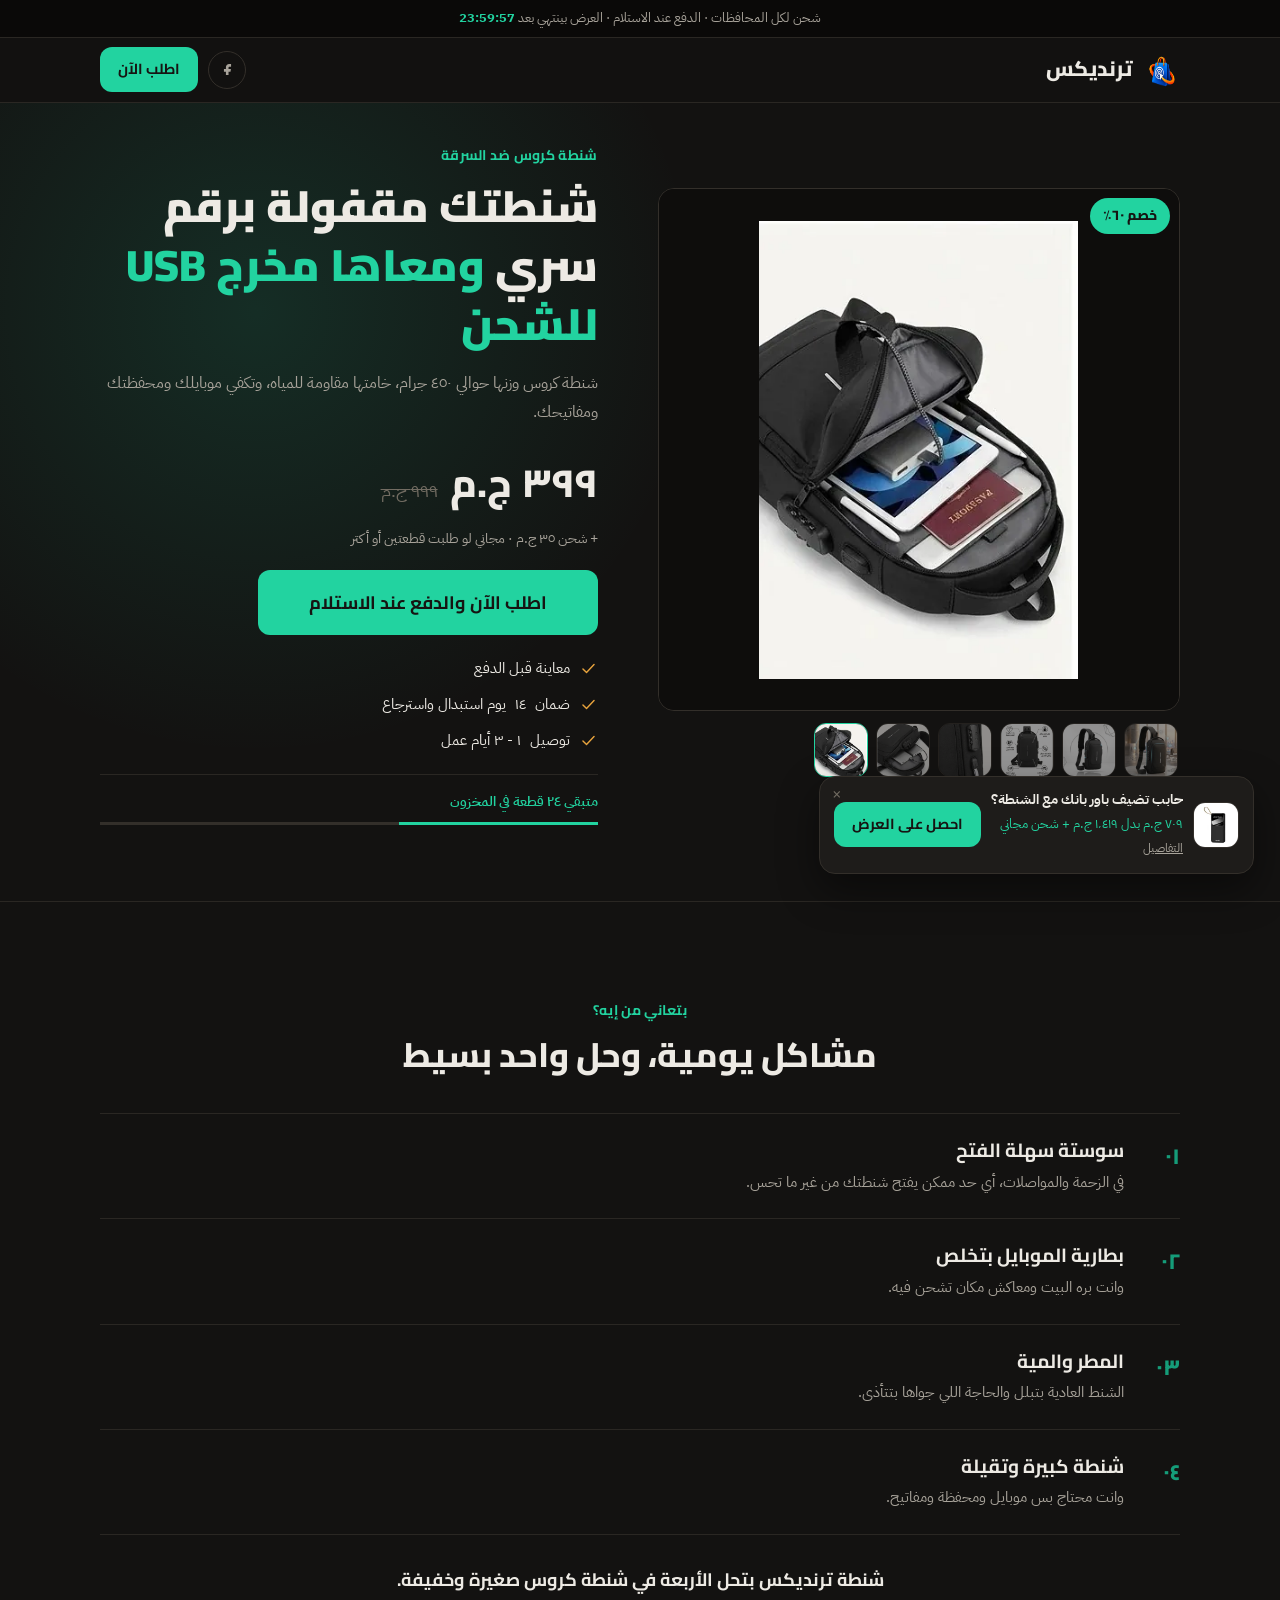
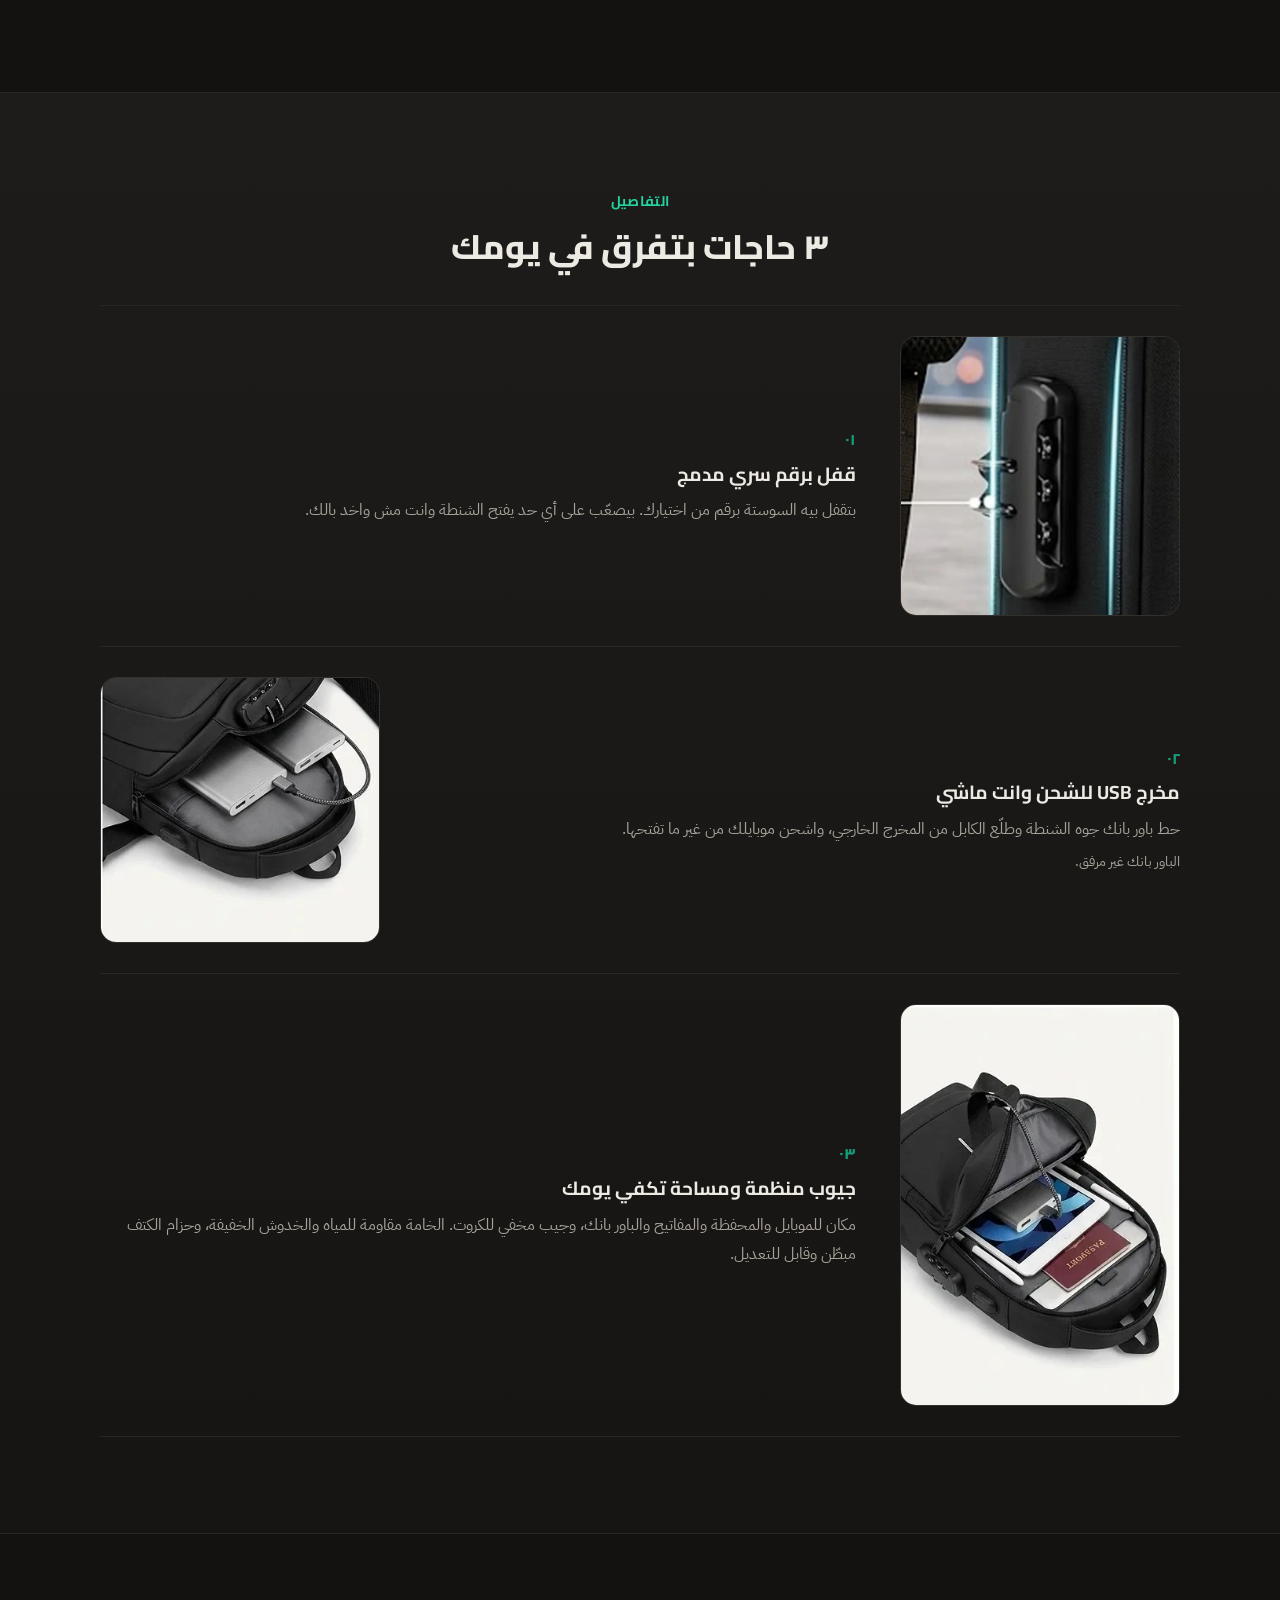
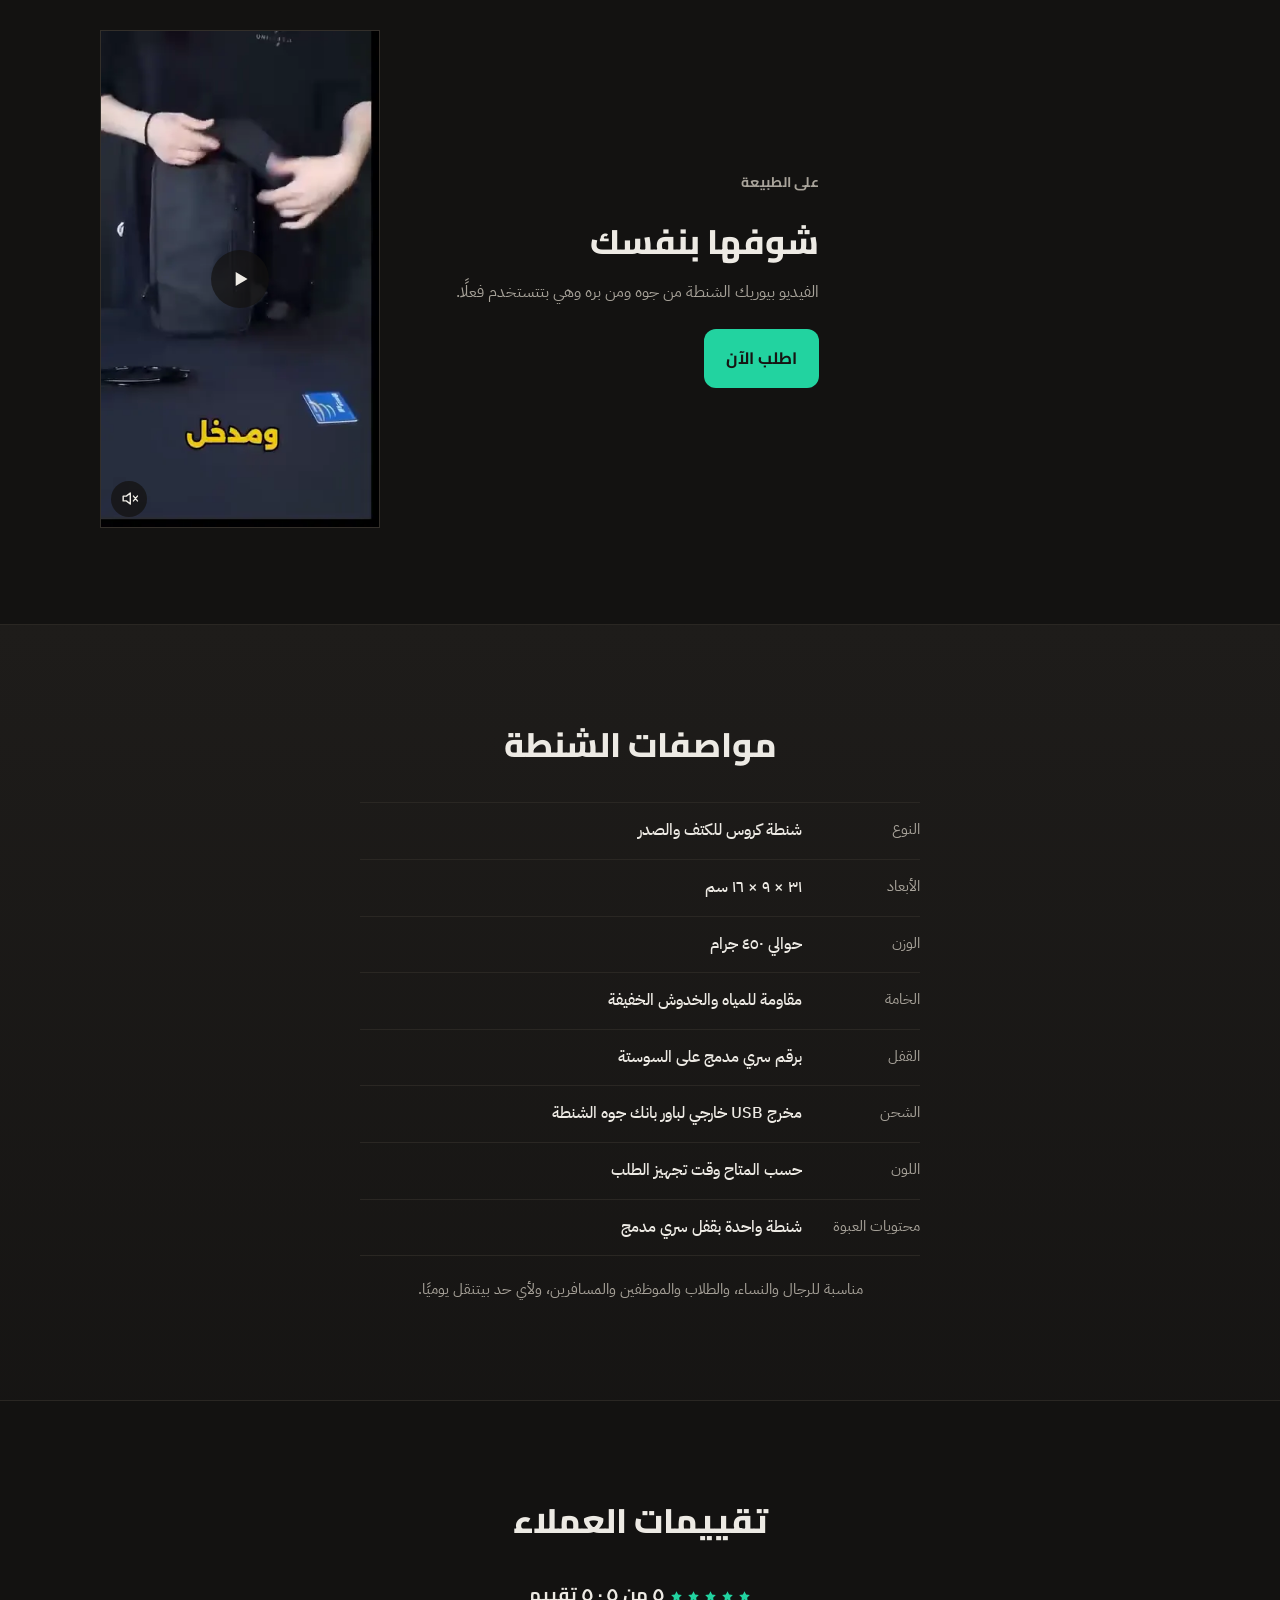
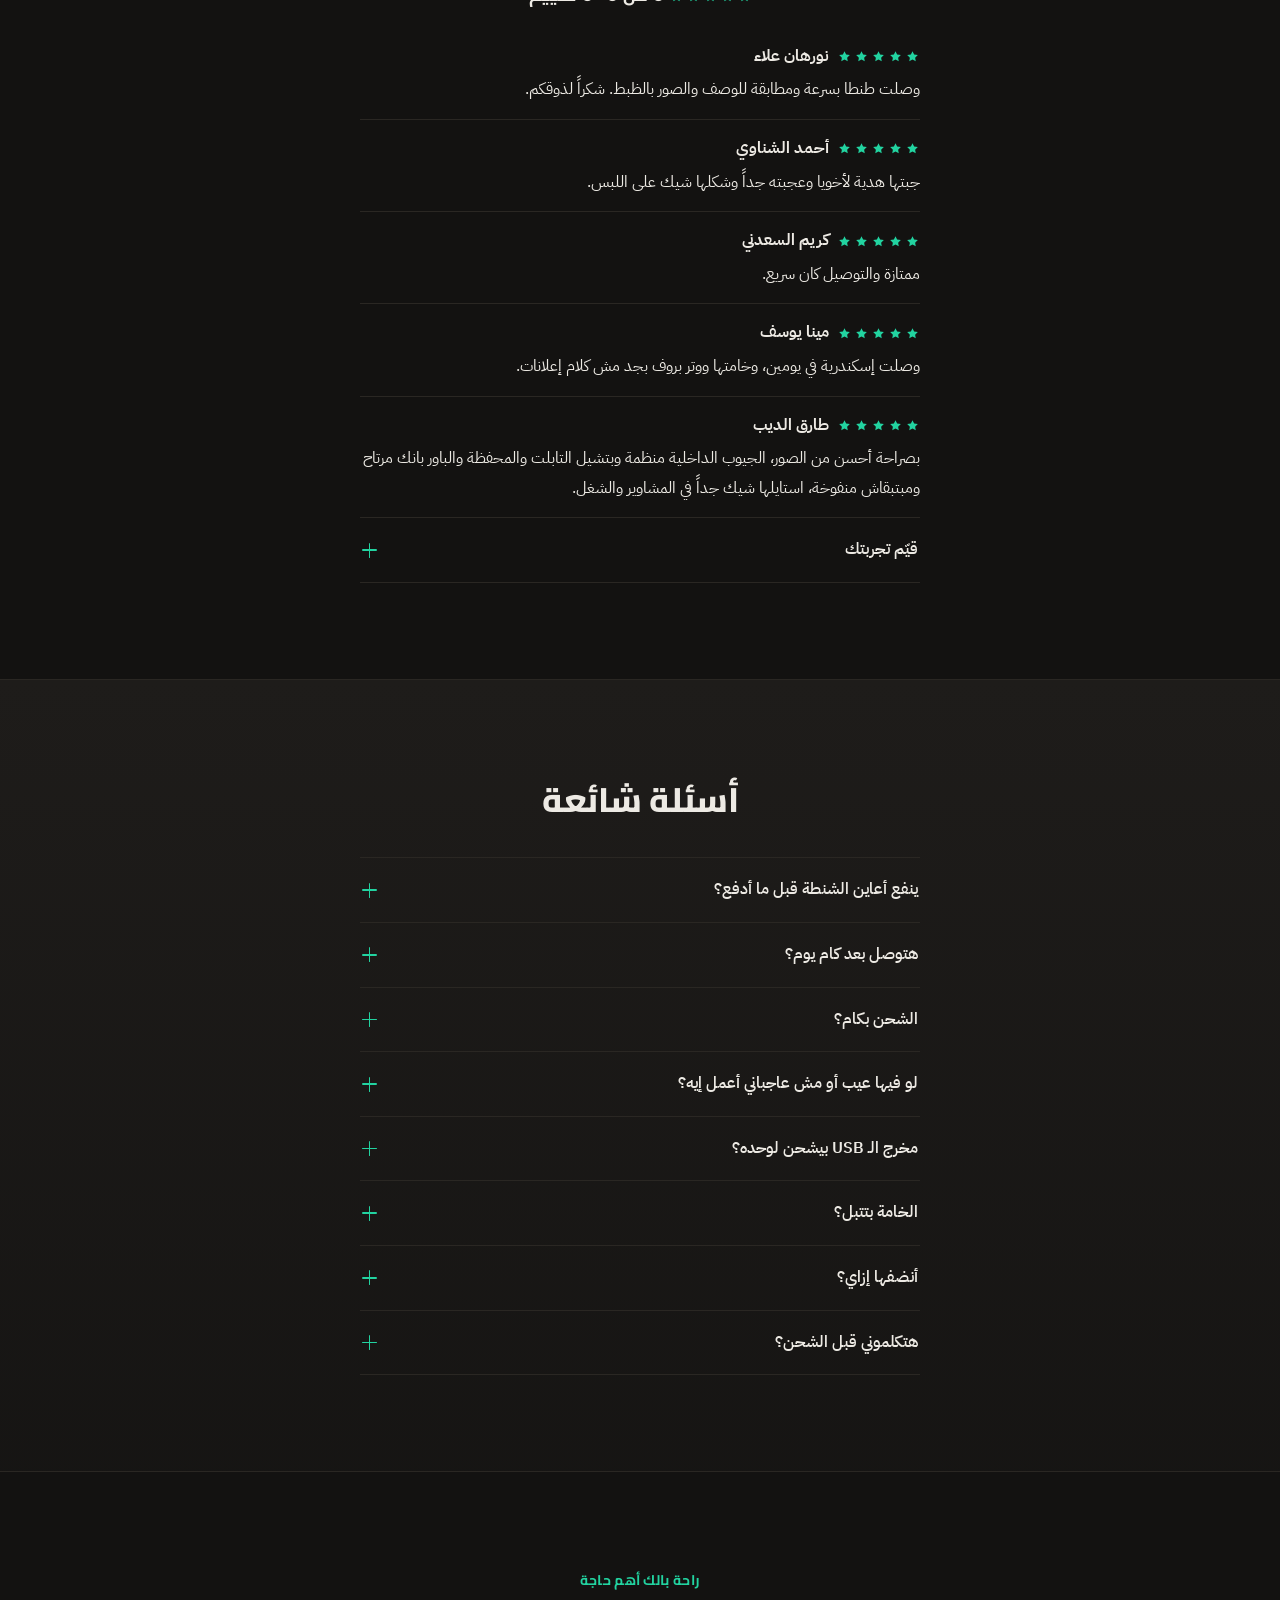
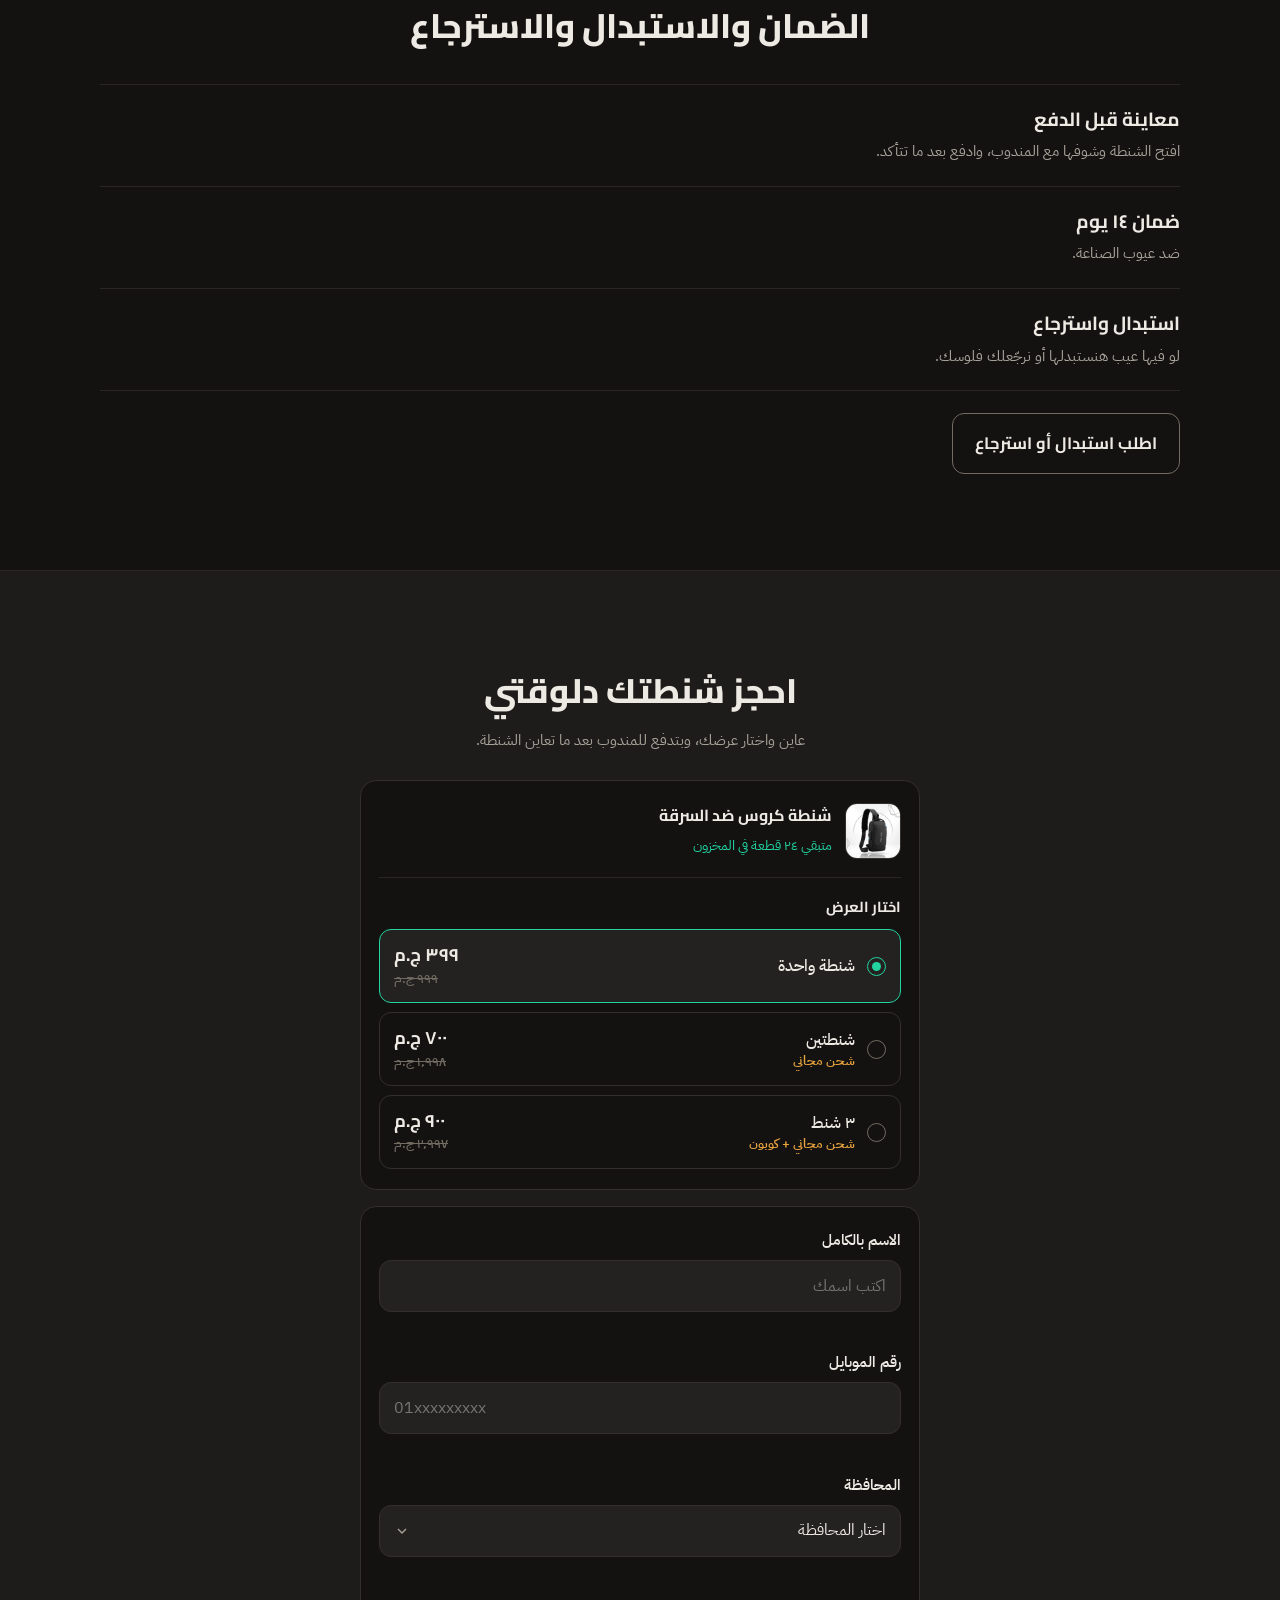
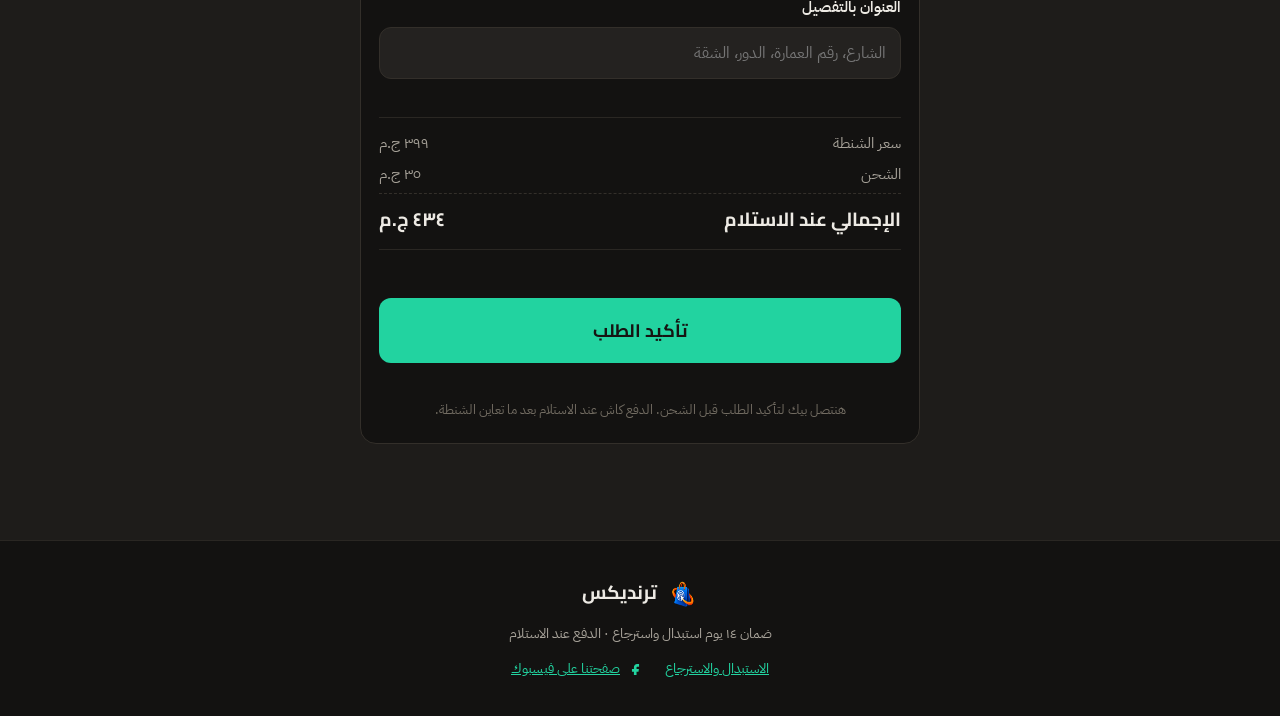
==== commit 95ab47ea: "Add files via upload" ====
--- a/index.html
+++ b/index.html
@@ -285,7 +285,7 @@
 
   <div class="toast" id="pbToast" hidden role="status">
     <button class="toast-close" id="pbClose" type="button" aria-label="إغلاق">×</button>
-    <img src="assets/img/pb-clean-500.webp" width="46" height="46" alt="" loading="lazy">
+    <img src="assets/powerbank/pb-front-thumb.webp" width="46" height="46" alt="" loading="lazy">
     <div class="toast-txt">
       <b>حابب تضيف باور بانك مع الشنطة؟</b>
       <span id="toastPrice"></span>
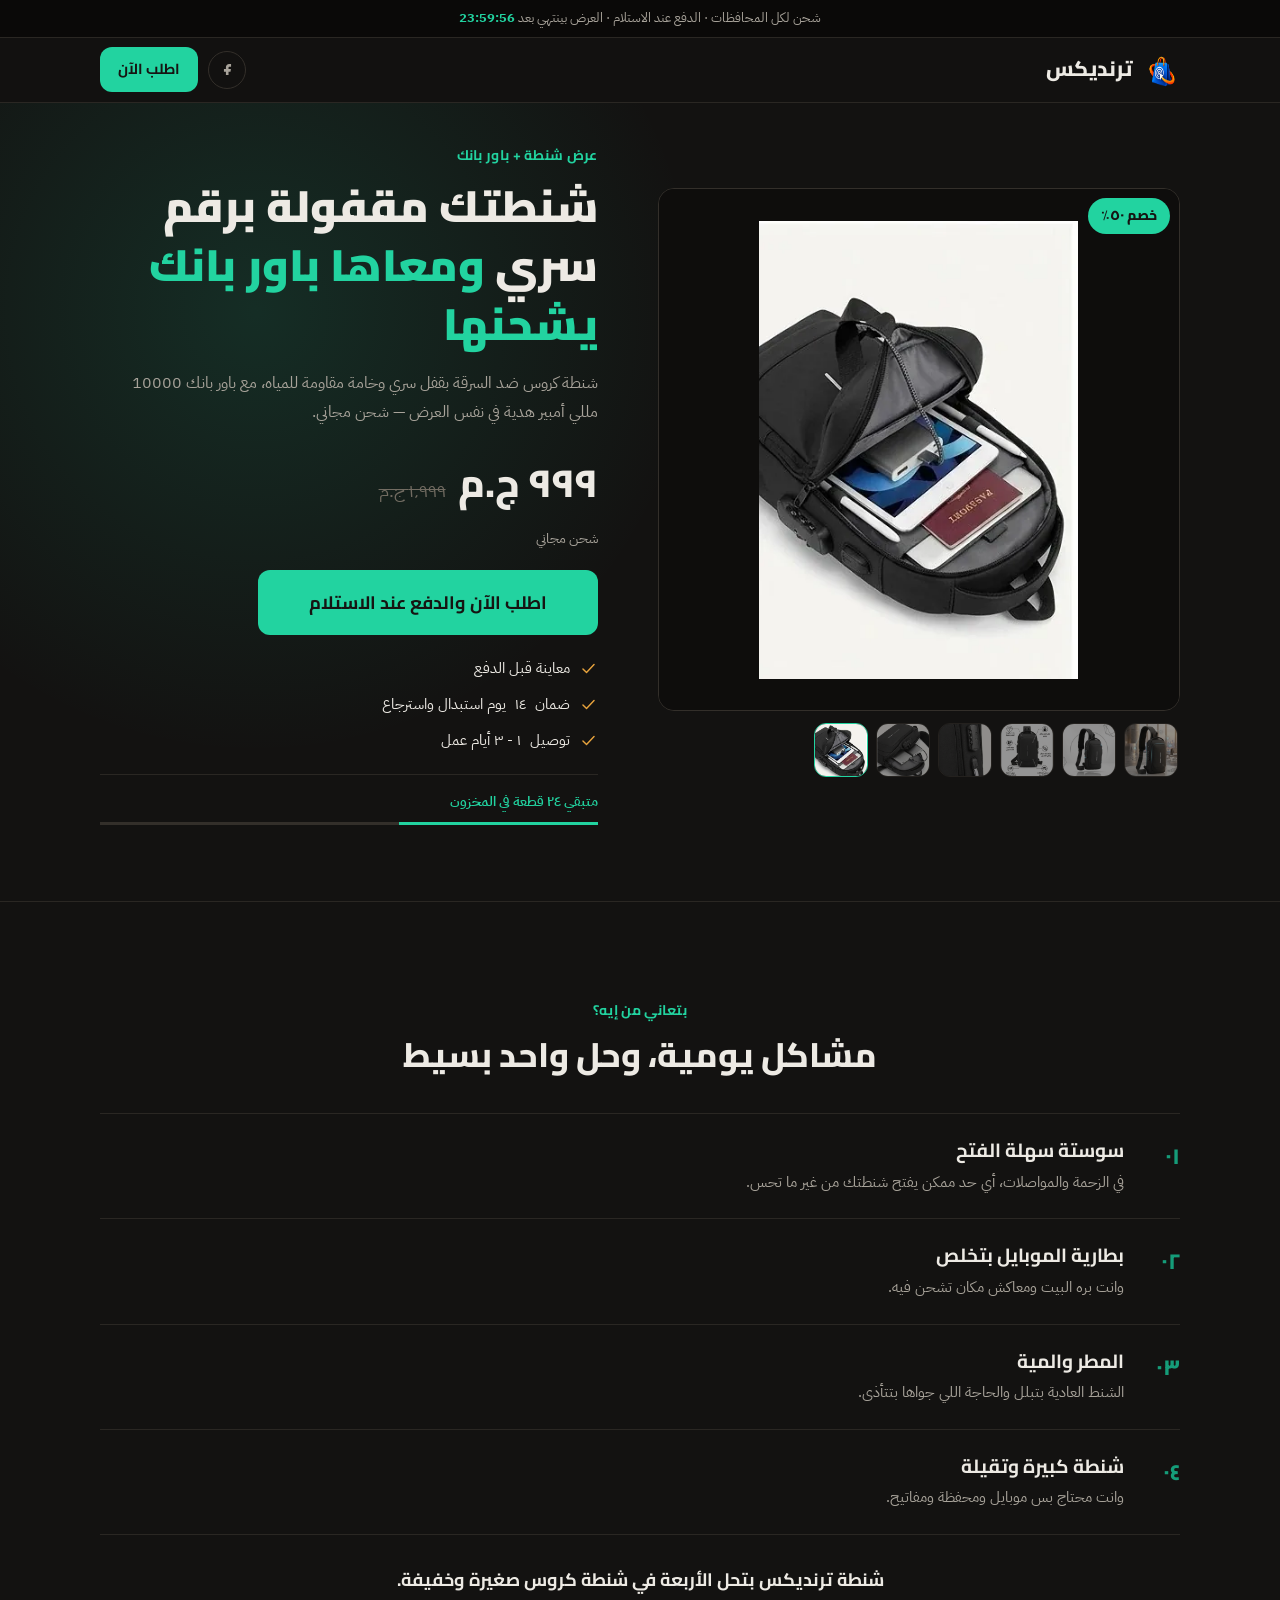
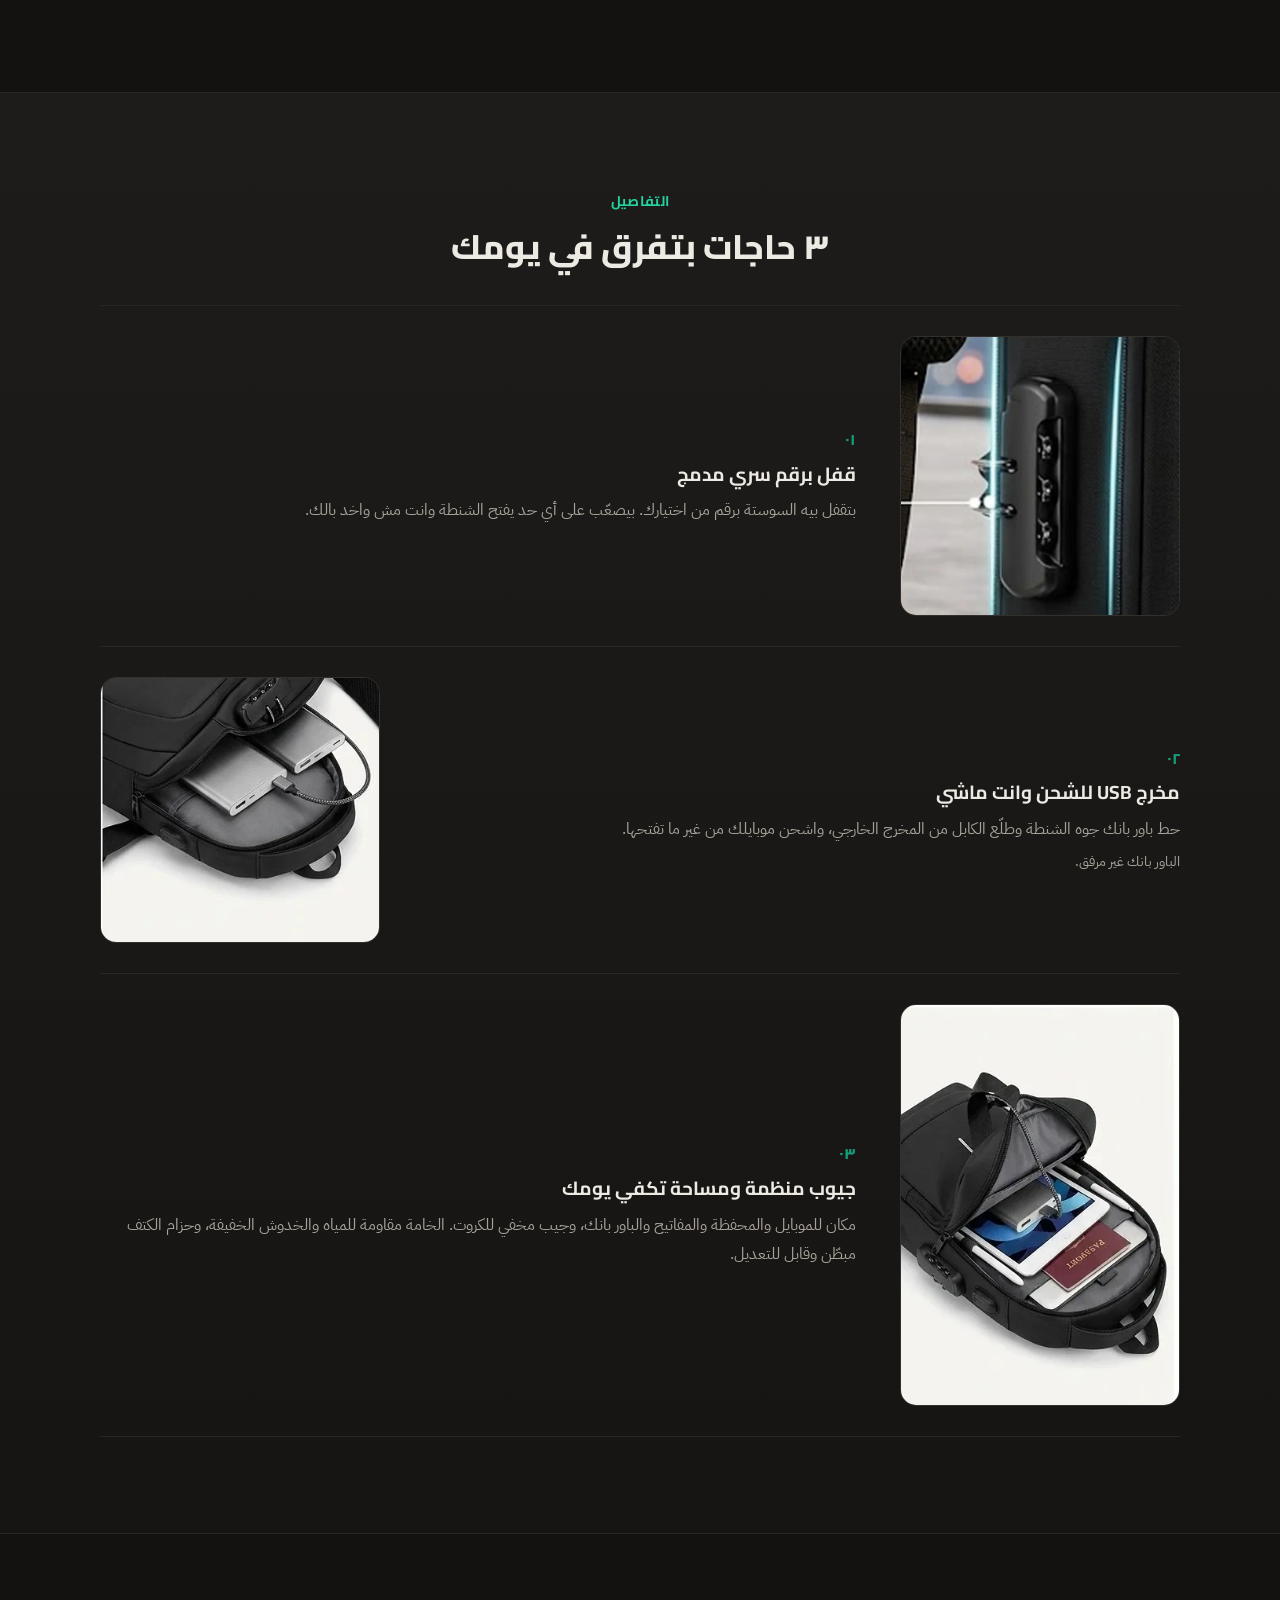
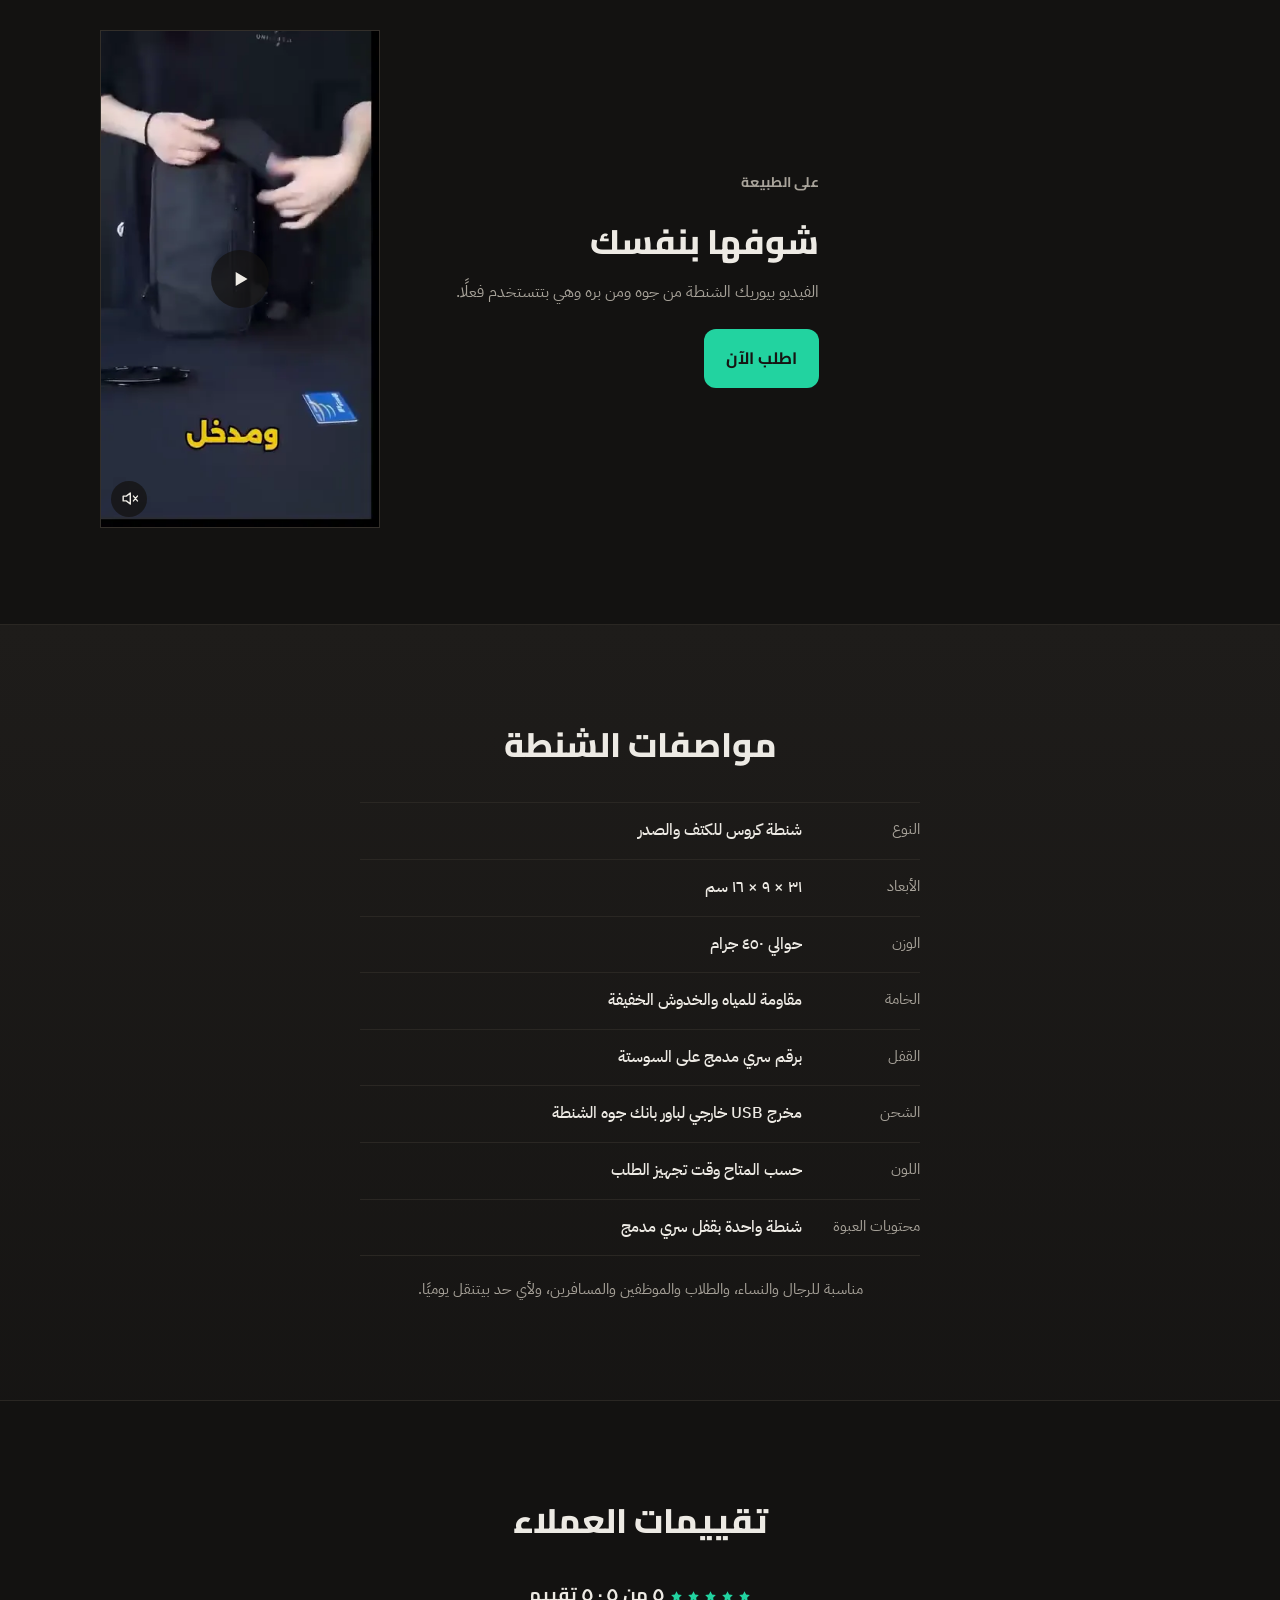
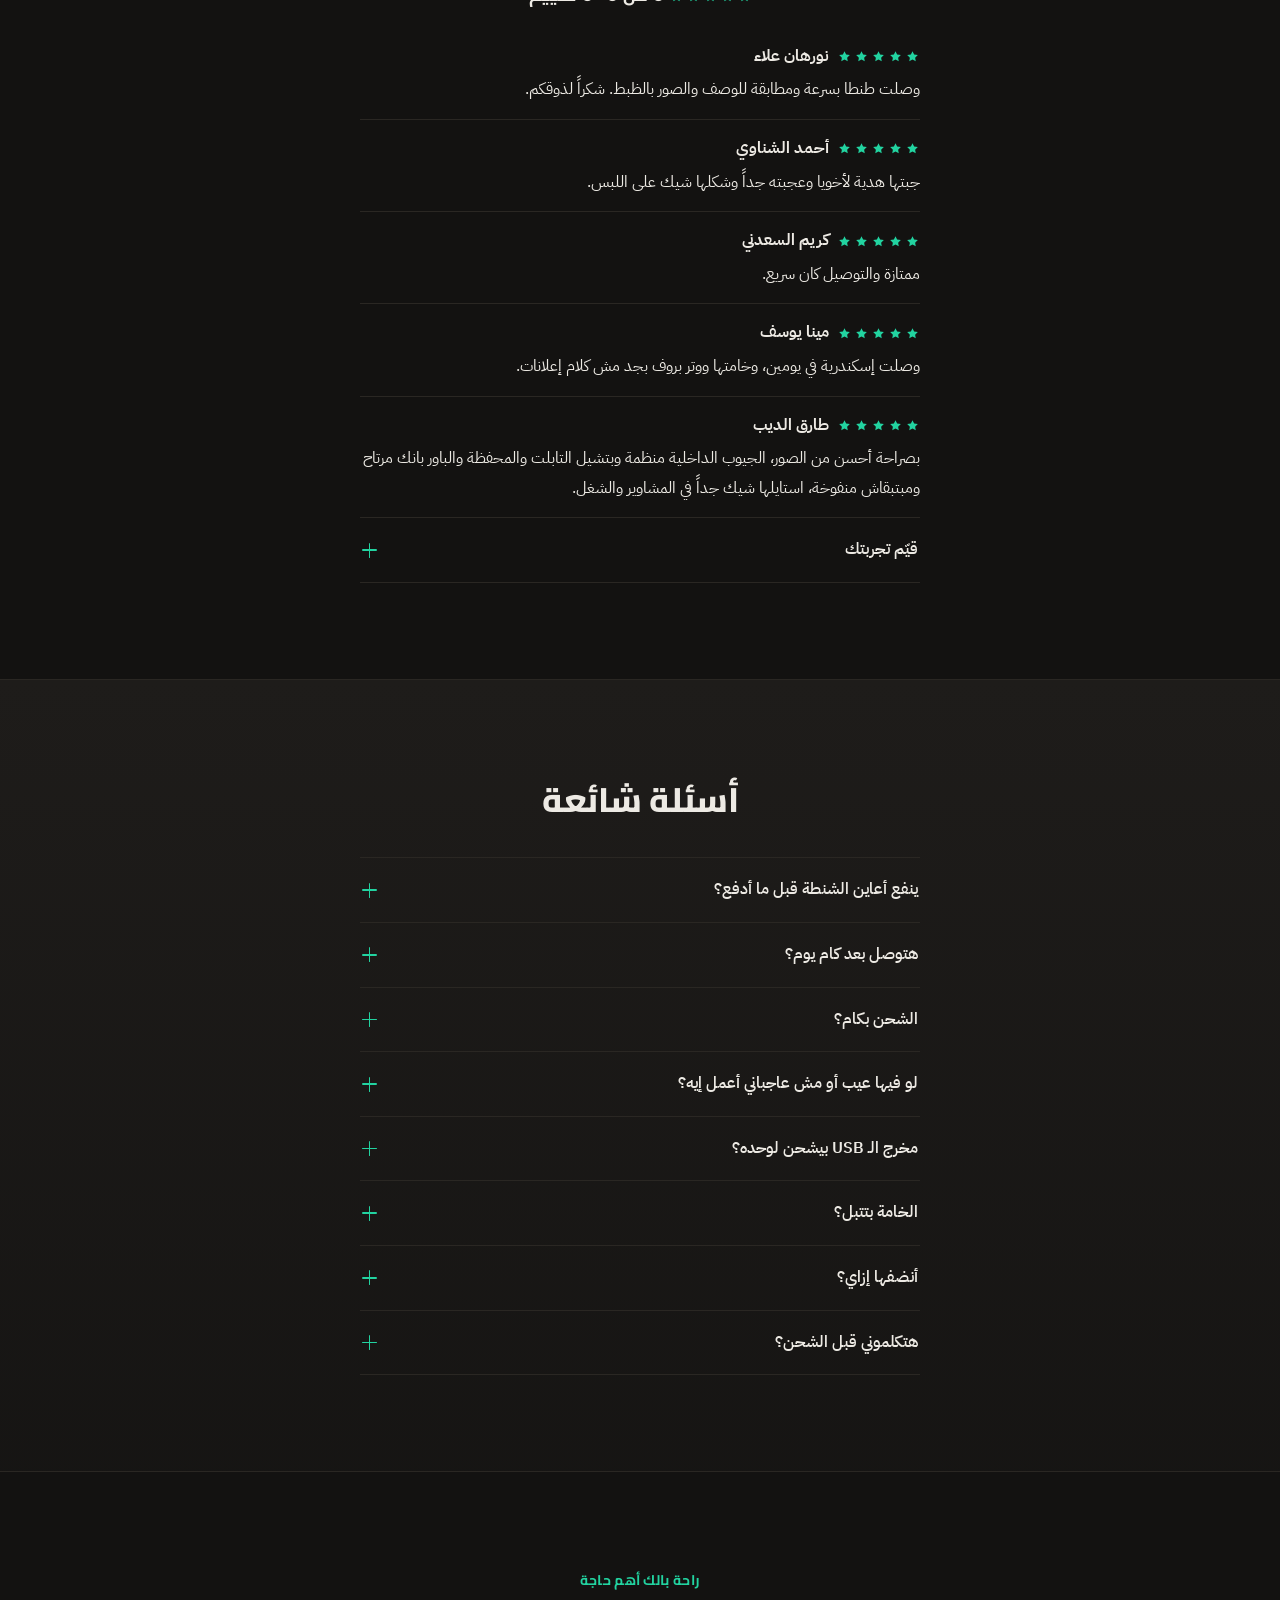
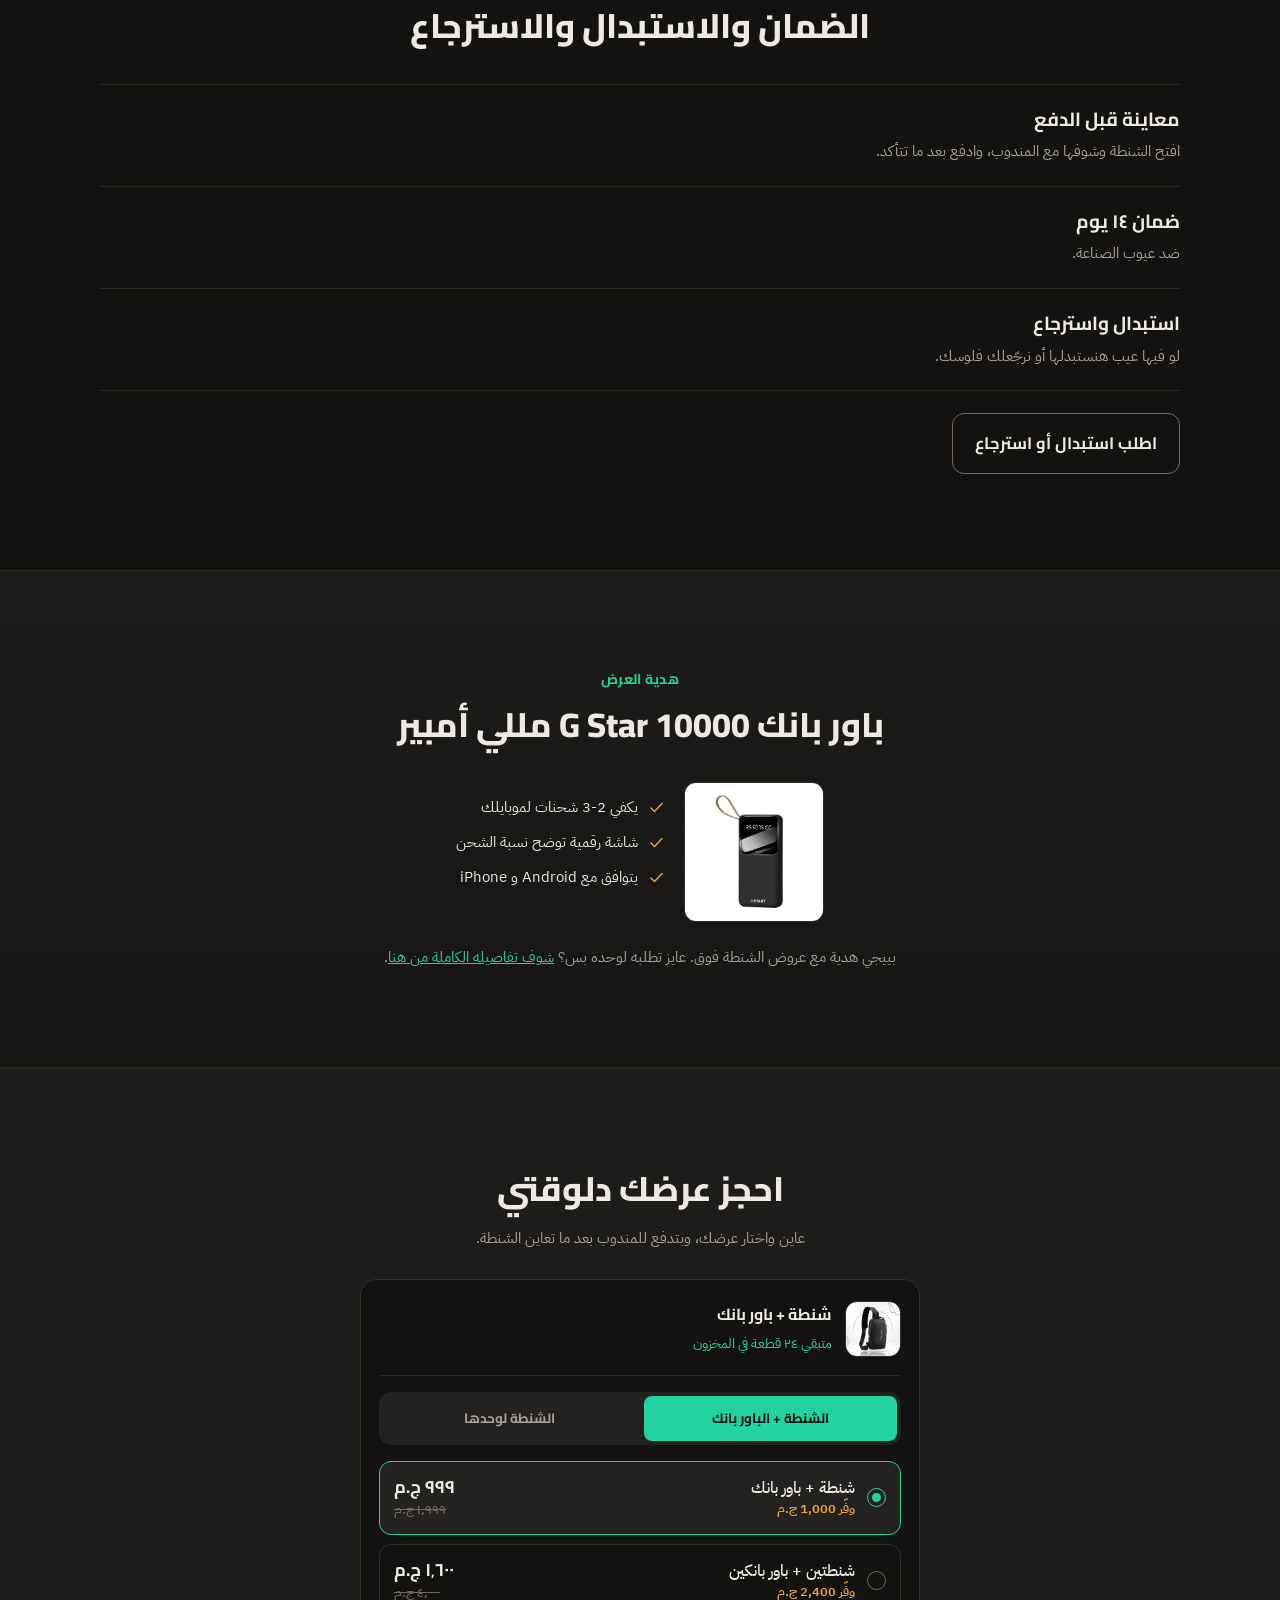
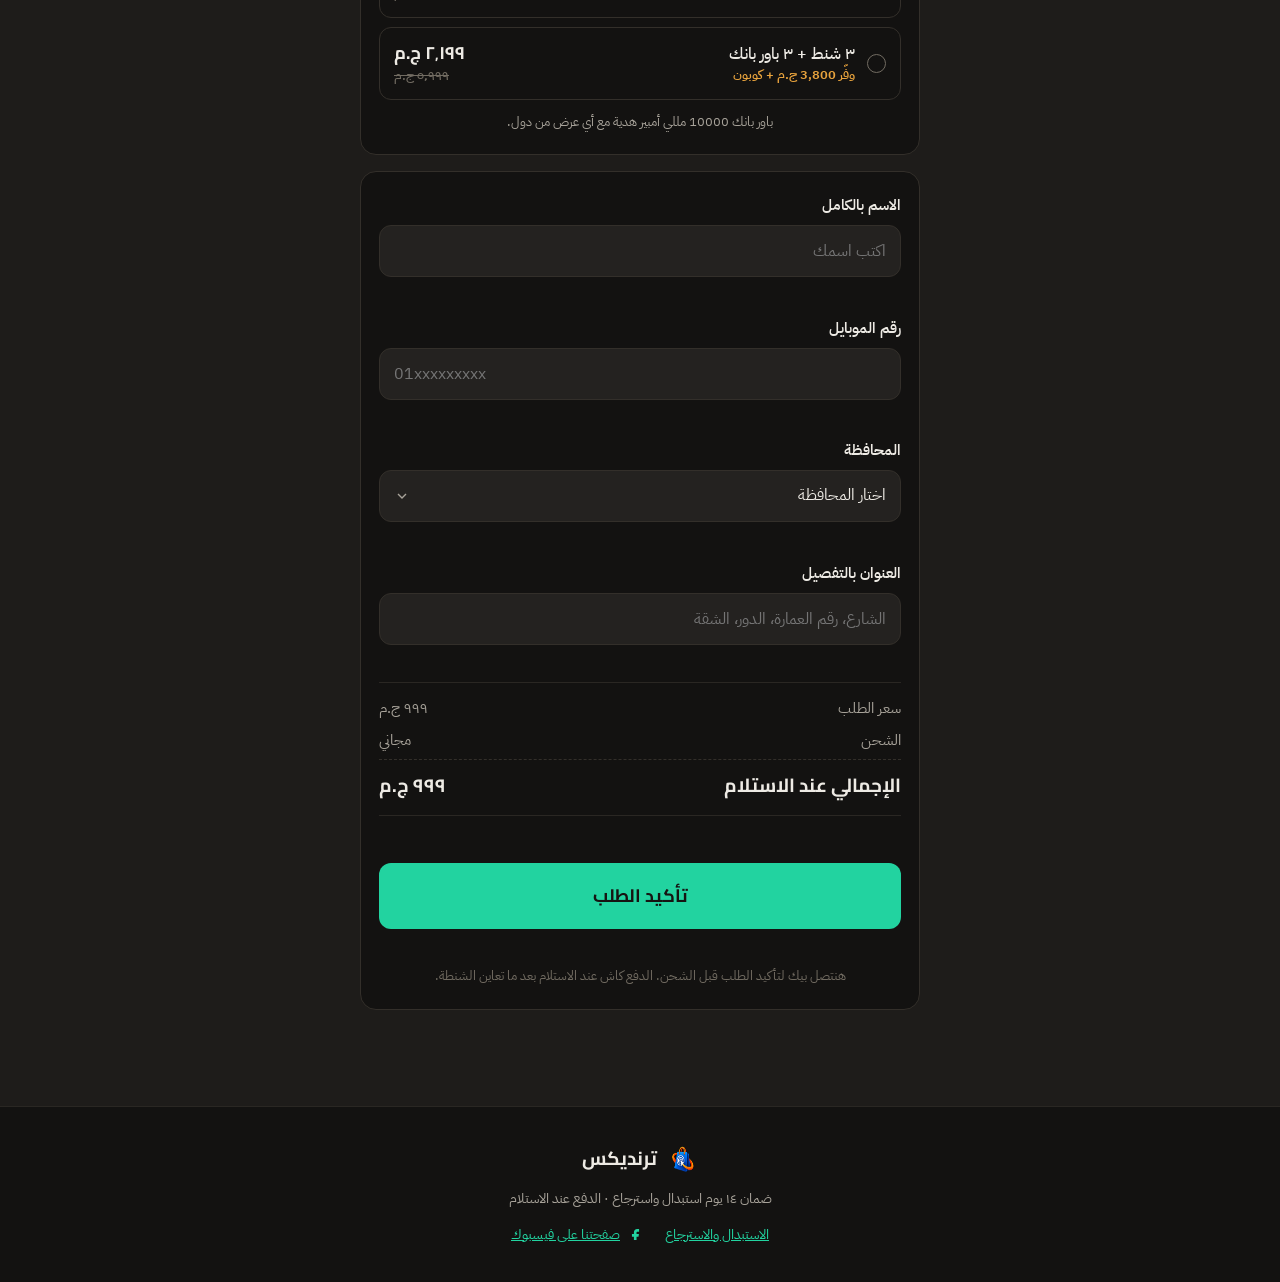
==== commit b2d9abca: "Add files via upload" ====
--- a/index.html
+++ b/index.html
@@ -3,7 +3,7 @@
 <head>
 <meta charset="utf-8">
 <meta name="viewport" content="width=device-width,initial-scale=1,viewport-fit=cover">
-<title>ترنديكس | شنطة كروس بقفل سري ومخرج USB - الدفع عند الاستلام</title>
+<title>ترنديكس | عرض شنطة كروس ضد السرقة + باور بانك هدية - الدفع عند الاستلام</title>
 <meta name="description" content="شنطة كروس ترنديكس بقفل برقم سري ومخرج USB وخامة مقاومة للمياه. معاينة قبل الدفع وضمان استبدال واسترجاع ١٤ يوم. شحن لكل محافظات مصر.">
 <meta name="robots" content="index,follow,max-image-preview:large">
 <meta name="theme-color" content="#131211">
@@ -20,8 +20,8 @@
 <meta property="og:site_name" content="Trendex - ترنديكس">
 <meta property="og:locale" content="ar_EG">
 <meta property="og:url" content="https://egy-shop.github.io/Anti-theft-bag/">
-<meta property="og:title" content="ترنديكس | شنطة كروس بقفل سري ومخرج USB">
-<meta property="og:description" content="قفل برقم سري، مخرج USB، خامة مقاومة للمياه. معاينة قبل الدفع وضمان استبدال واسترجاع.">
+<meta property="og:title" content="ترنديكس | عرض شنطة كروس + باور بانك هدية">
+<meta property="og:description" content="شنطة كروس ضد السرقة بقفل سري + باور بانك 10000 مللي أمبير في عرض واحد، شحن مجاني، دفع عند الاستلام.">
 <meta property="og:image" content="https://egy-shop.github.io/Anti-theft-bag/assets/og-image.jpg">
 <meta property="og:image:width" content="1200">
 <meta property="og:image:height" content="630">
@@ -93,9 +93,9 @@
     </div>
 
     <div class="hero-copy">
-      <p class="eyebrow">شنطة كروس ضد السرقة</p>
-      <h1>شنطتك مقفولة برقم سري <span class="hl">ومعاها مخرج USB للشحن</span></h1>
-      <p class="lead">شنطة كروس وزنها حوالي ٤٥٠ جرام، خامتها مقاومة للمياه، وتكفي موبايلك ومحفظتك ومفاتيحك.</p>
+      <p class="eyebrow">عرض شنطة + باور بانك</p>
+      <h1>شنطتك مقفولة برقم سري <span class="hl">ومعاها باور بانك يشحنها</span></h1>
+      <p class="lead">شنطة كروس ضد السرقة بقفل سري وخامة مقاومة للمياه، مع باور بانك 10000 مللي أمبير هدية في نفس العرض — شحن مجاني.</p>
       <div class="price"><b id="price"></b><s id="old"></s></div>
       <p class="shipnote" id="shipnote"></p>
       <a class="btn btn-lg" href="#order" data-cta>اطلب الآن والدفع عند الاستلام</a>
@@ -249,18 +249,42 @@
   </div>
 </section>
 
+<!-- ============ الباور بانك اللي جوه العرض ============ -->
+<section class="sec panel">
+  <div class="wrap narrow">
+    <p class="eyebrow">هدية العرض</p>
+    <h2>باور بانك G Star 10000 مللي أمبير</h2>
+    <div class="pb-teaser">
+      <img src="assets/powerbank/pb-front-800.webp" width="140" height="140" alt="باور بانك G Star" loading="lazy">
+      <ul class="trust">
+        <li><i><svg class="ic"><use href="#i-check"/></svg></i>يكفي 2-3 شحنات لموبايلك</li>
+        <li><i><svg class="ic"><use href="#i-check"/></svg></i>شاشة رقمية توضح نسبة الشحن</li>
+        <li><i><svg class="ic"><use href="#i-check"/></svg></i>يتوافق مع Android و iPhone</li>
+      </ul>
+    </div>
+    <p class="pb-teaser-note">بييجي هدية مع عروض الشنطة فوق. عايز تطلبه لوحده بس؟ <a href="powerbank.html">شوف تفاصيله الكاملة من هنا</a>.</p>
+  </div>
+</section>
+
 <!-- ============ الطلب (خطوتين) ============ -->
 <section class="sec order-sec" id="order">
   <div class="wrap narrow">
-    <h2>احجز شنطتك دلوقتي</h2>
+    <h2>احجز عرضك دلوقتي</h2>
     <p class="order-sub">عاين واختار عرضك، وبتدفع للمندوب بعد ما تعاين الشنطة.</p>
 
     <div class="offer-card">
       <div class="fhead">
         <img src="assets/img/clean-640.webp" width="60" height="60" alt="" loading="lazy">
-        <div><b>شنطة كروس ضد السرقة</b><span id="formStock"></span></div>
-      </div>
+        <div><b id="fheadTitle">شنطة + باور بانك</b><span id="formStock"></span></div>
+      </div>
+
+      <div class="mode-switch" role="tablist" aria-label="نوع الطلب">
+        <button type="button" class="on" id="modeBundle" role="tab" aria-selected="true">الشنطة + الباور بانك</button>
+        <button type="button" id="modeBagOnly" role="tab" aria-selected="false">الشنطة لوحدها</button>
+      </div>
+
       <fieldset class="offers" id="offers"><legend>اختار العرض</legend></fieldset>
+      <p class="mode-note" id="modeNote"></p>
     </div>
 
     <form id="f" class="form" novalidate>
@@ -270,8 +294,7 @@
       <div class="fld"><label for="address">العنوان بالتفصيل</label><input id="address" name="address" autocomplete="street-address" enterkeyhint="done" placeholder="الشارع، رقم العمارة، الدور، الشقة"><small class="ferr" id="e-address"></small></div>
 
       <div class="sumbox">
-        <div class="row"><span>سعر الشنطة</span><span id="sPrice"></span></div>
-        <div class="row" id="sAddonRow" hidden><span>باور بانك <button type="button" class="chip-x" id="sAddonRemove" aria-label="إزالة الباور بانك">×</button></span><span id="sAddonPrice"></span></div>
+        <div class="row"><span>سعر الطلب</span><span id="sPrice"></span></div>
         <div class="row"><span>الشحن</span><span id="sShip"></span></div>
         <div class="row tot"><span>الإجمالي عند الاستلام</span><span id="sTotal"></span></div>
       </div>
@@ -282,19 +305,17 @@
       <input class="hp" name="hp" tabindex="-1" autocomplete="off" aria-hidden="true">
     </form>
   </div>
-
-  <div class="toast" id="pbToast" hidden role="status">
-    <button class="toast-close" id="pbClose" type="button" aria-label="إغلاق">×</button>
-    <img src="assets/powerbank/pb-front-thumb.webp" width="46" height="46" alt="" loading="lazy">
-    <div class="toast-txt">
-      <b>حابب تضيف باور بانك مع الشنطة؟</b>
-      <span id="toastPrice"></span>
-      <a href="powerbank.html" class="toast-details">التفاصيل</a>
-    </div>
-    <button class="btn btn-sm" id="pbAdd" type="button">احصل على العرض</button>
-  </div>
 </section>
 </main>
+
+<div class="notify" id="orderNotify" hidden role="status">
+  <span class="notify-dot"></span>
+  <div class="notify-txt">
+    <b id="notifyName"></b>
+    <span id="notifyDetail"></span>
+  </div>
+  <button class="toast-close" id="notifyClose" type="button" aria-label="إغلاق">×</button>
+</div>
 
 <footer class="foot">
   <div class="wrap">
--- a/style.css
+++ b/style.css
@@ -164,6 +164,17 @@
 .order-sec{background:var(--panel);border-top:1px solid var(--line-soft);scroll-margin-top:66px;position:relative}
 .order-sub{text-align:center;color:var(--dim);margin:-22px 0 26px;font-size:15px}
 .offer-card{background:var(--bg);border:1px solid var(--line);border-radius:var(--r);padding:20px 18px;margin-bottom:16px}
+.mode-switch{display:flex;gap:8px;background:var(--panel2);border-radius:var(--rs);padding:4px;margin-bottom:16px}
+.mode-switch button{flex:1;border:0;background:none;color:var(--dim);font-family:'Cairo',sans-serif;font-weight:700;font-size:13.5px;padding:10px 6px;border-radius:calc(var(--rs) - 4px);cursor:pointer;transition:background .2s,color .2s}
+.mode-switch button.on{background:var(--copper);color:#161412}
+.mode-note{color:var(--dim);font-size:13px;margin-top:10px;text-align:center}
+.pb-teaser{display:flex;align-items:center;gap:18px;justify-content:center;flex-wrap:wrap}
+.pb-teaser img{border-radius:var(--rs);border:1px solid var(--line);background:#fff;flex:none}
+.pb-teaser .trust{display:grid;gap:8px}
+.pb-teaser-note{text-align:center;color:var(--dim);font-size:14.5px;margin-top:22px}
+.pb-teaser-note a{color:var(--copper);text-decoration:underline}
+.pb-cross-note{text-align:center;color:var(--dim);font-size:13.5px;margin:-8px 0 16px}
+.pb-cross-note a{color:var(--copper);text-decoration:underline}
 .form{background:var(--bg);border:1px solid var(--line);border-radius:var(--r);padding:20px 18px 22px;display:grid;gap:16px;overflow:hidden}
 .fhead{display:flex;gap:13px;align-items:center;padding-bottom:16px;margin-bottom:16px;border-bottom:1px solid var(--line-soft)}
 .fhead img{width:56px;height:56px;object-fit:cover;border:1px solid var(--line);border-radius:var(--rs)}
@@ -215,6 +226,16 @@
 .toast-close:hover{color:var(--ink)}
 @media(min-width:900px){.toast{left:auto;right:26px;bottom:26px}}
 
+/* إشعار "فلان طلب كذا" — بيانات حقيقية من نفس الشيت، بيظهر أعلى الصفحة عشان مايتعارضش مع الشريط الثابت أو توست الباور بانك */
+.notify{position:fixed;top:78px;left:14px;z-index:55;max-width:290px;background:var(--panel);border:1px solid var(--line);border-radius:var(--r);padding:11px 34px 11px 12px;display:flex;align-items:center;gap:9px;box-shadow:0 14px 34px rgba(0,0,0,.4);opacity:0;transform:translateY(-8px);transition:opacity .3s var(--ease),transform .3s var(--ease);pointer-events:none}
+.notify.show{opacity:1;transform:translateY(0);pointer-events:auto}
+.notify-dot{width:8px;height:8px;border-radius:50%;background:var(--copper);flex:none;animation:pulseDot 1.8s ease-in-out infinite}
+@keyframes pulseDot{0%,100%{box-shadow:0 0 0 0 rgba(34,211,160,.5)}50%{box-shadow:0 0 0 6px rgba(34,211,160,0)}}
+.notify-txt{display:grid;gap:1px;min-width:0}
+.notify-txt b{font-size:13px;font-weight:700}
+.notify-txt span{color:var(--dim);font-size:12px}
+.notify .toast-close{top:50%;left:8px;transform:translateY(-50%)}
+
 /* الفوتر والشريط الثابت */
 .foot{background:var(--bg);border-top:1px solid var(--line-soft);text-align:center;padding:34px 0 118px;font-size:14px;color:var(--dim)}
 .foot-brand{display:flex;align-items:center;justify-content:center;gap:9px;margin-bottom:10px}
